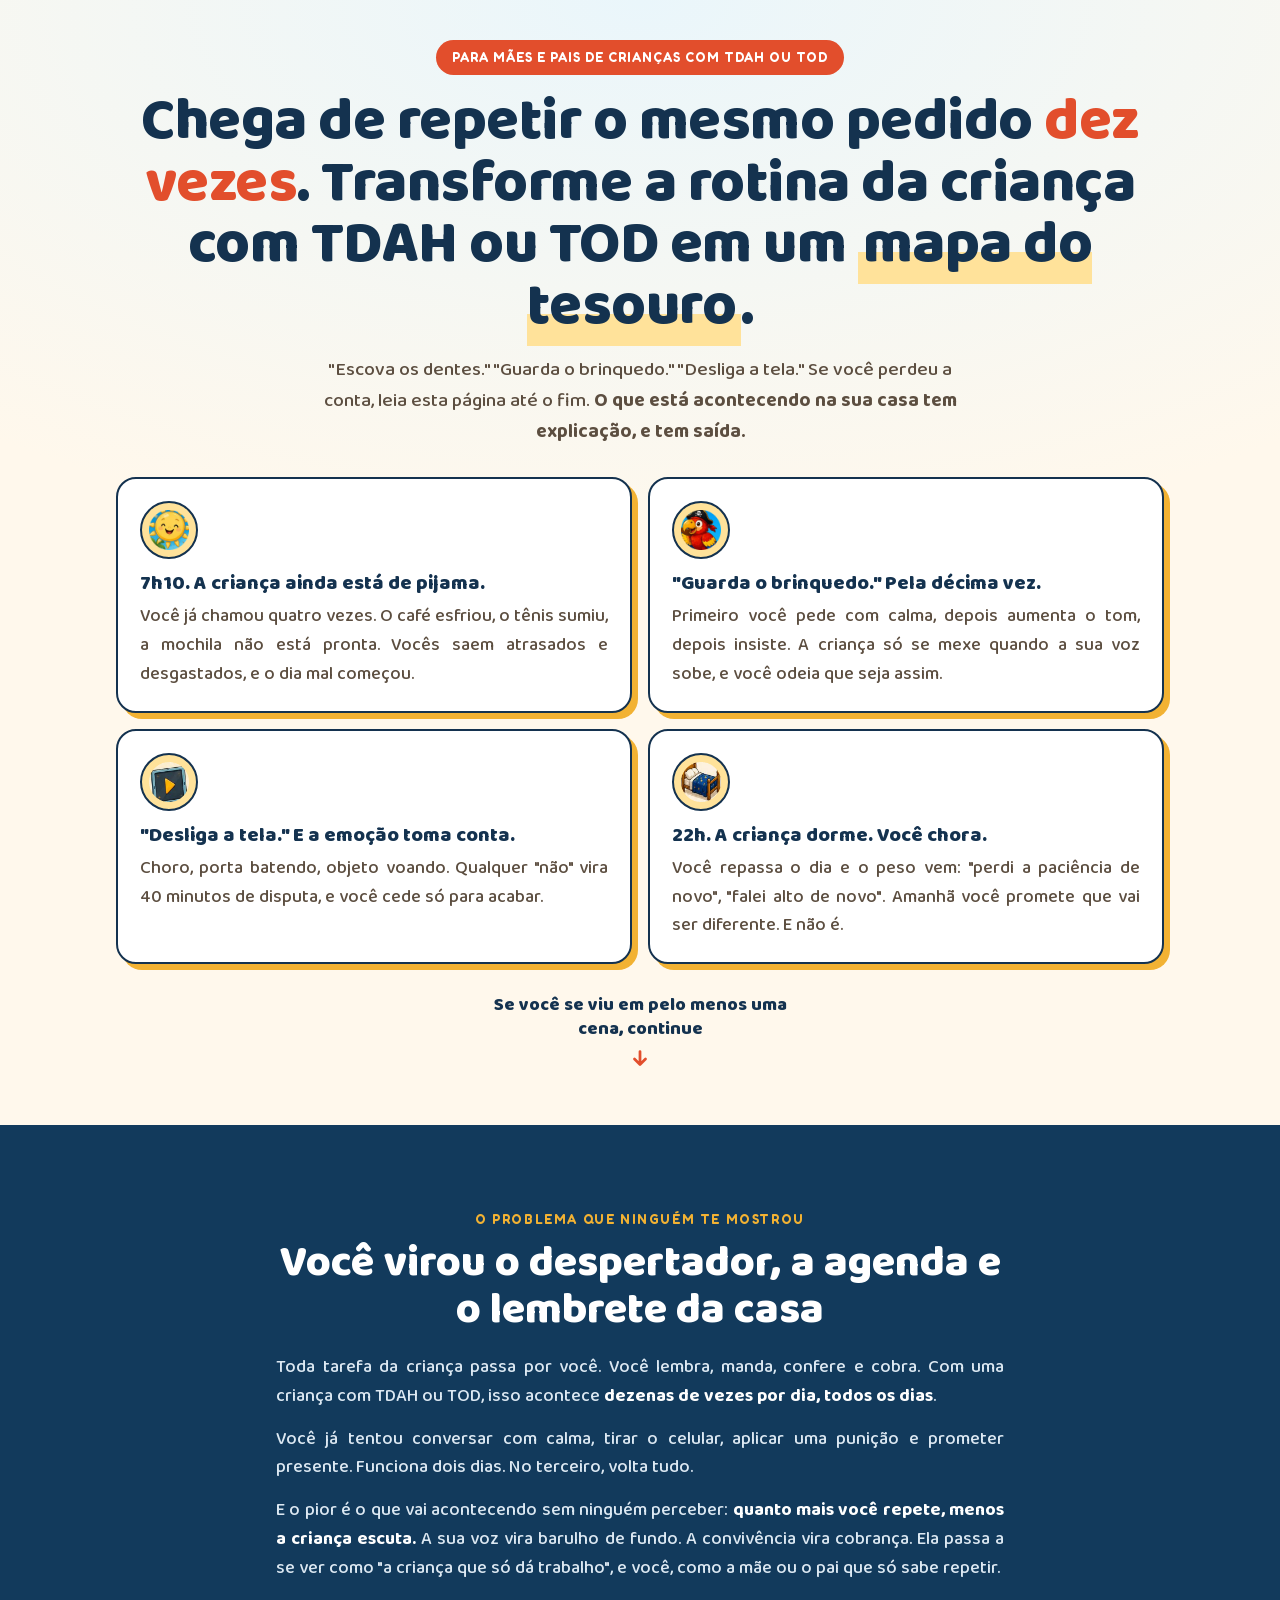
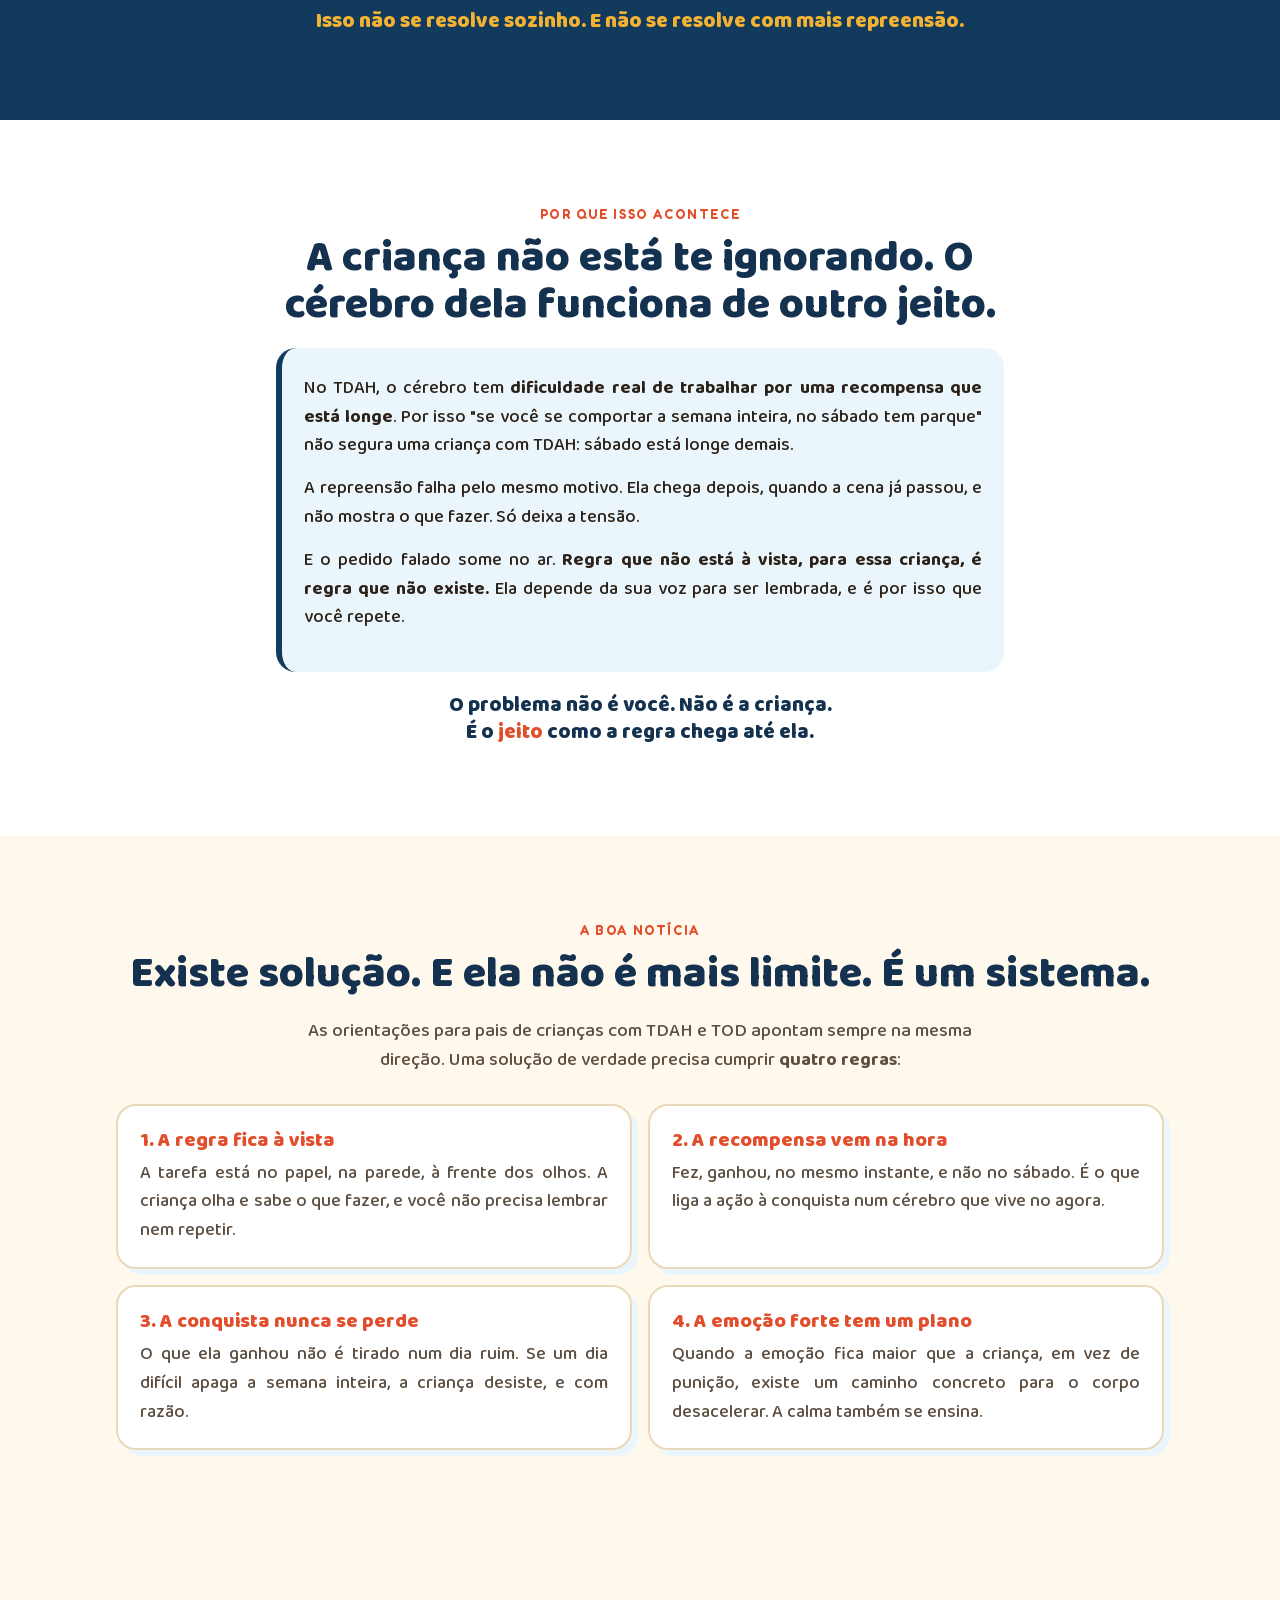
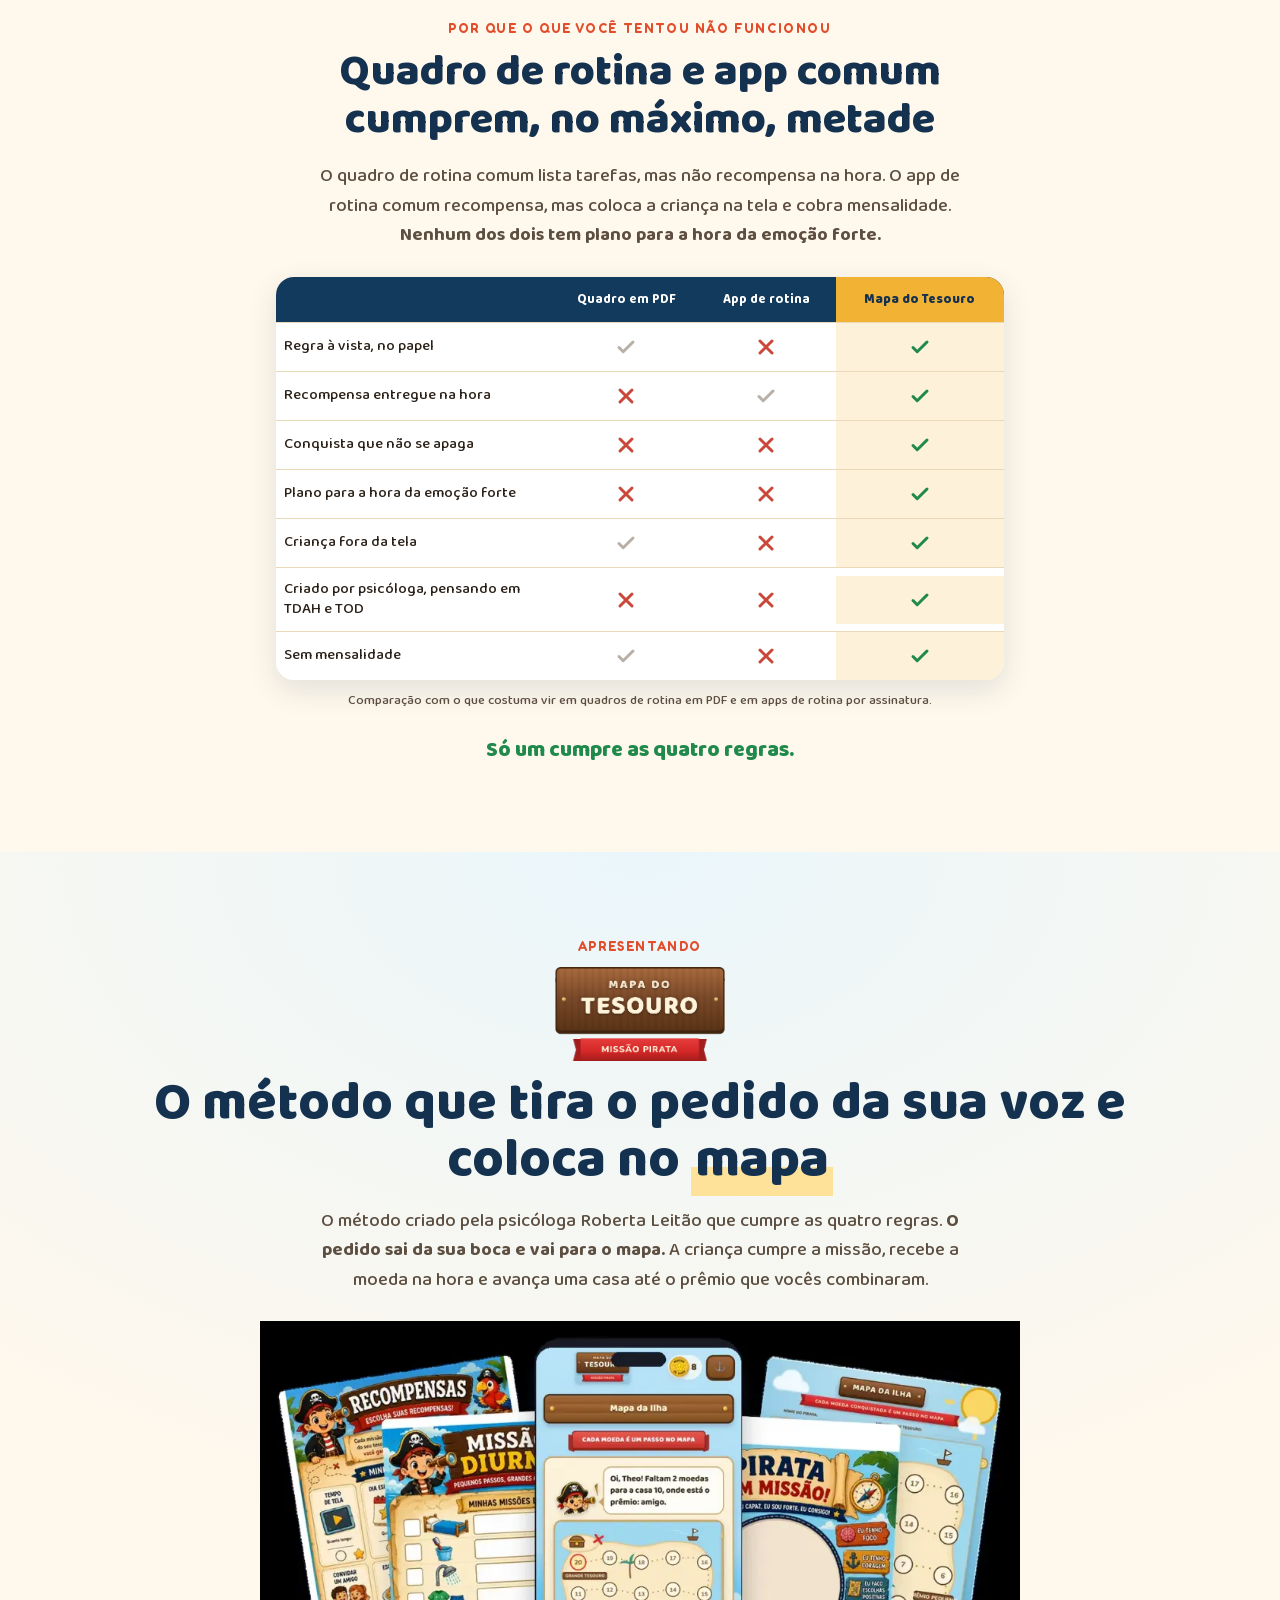
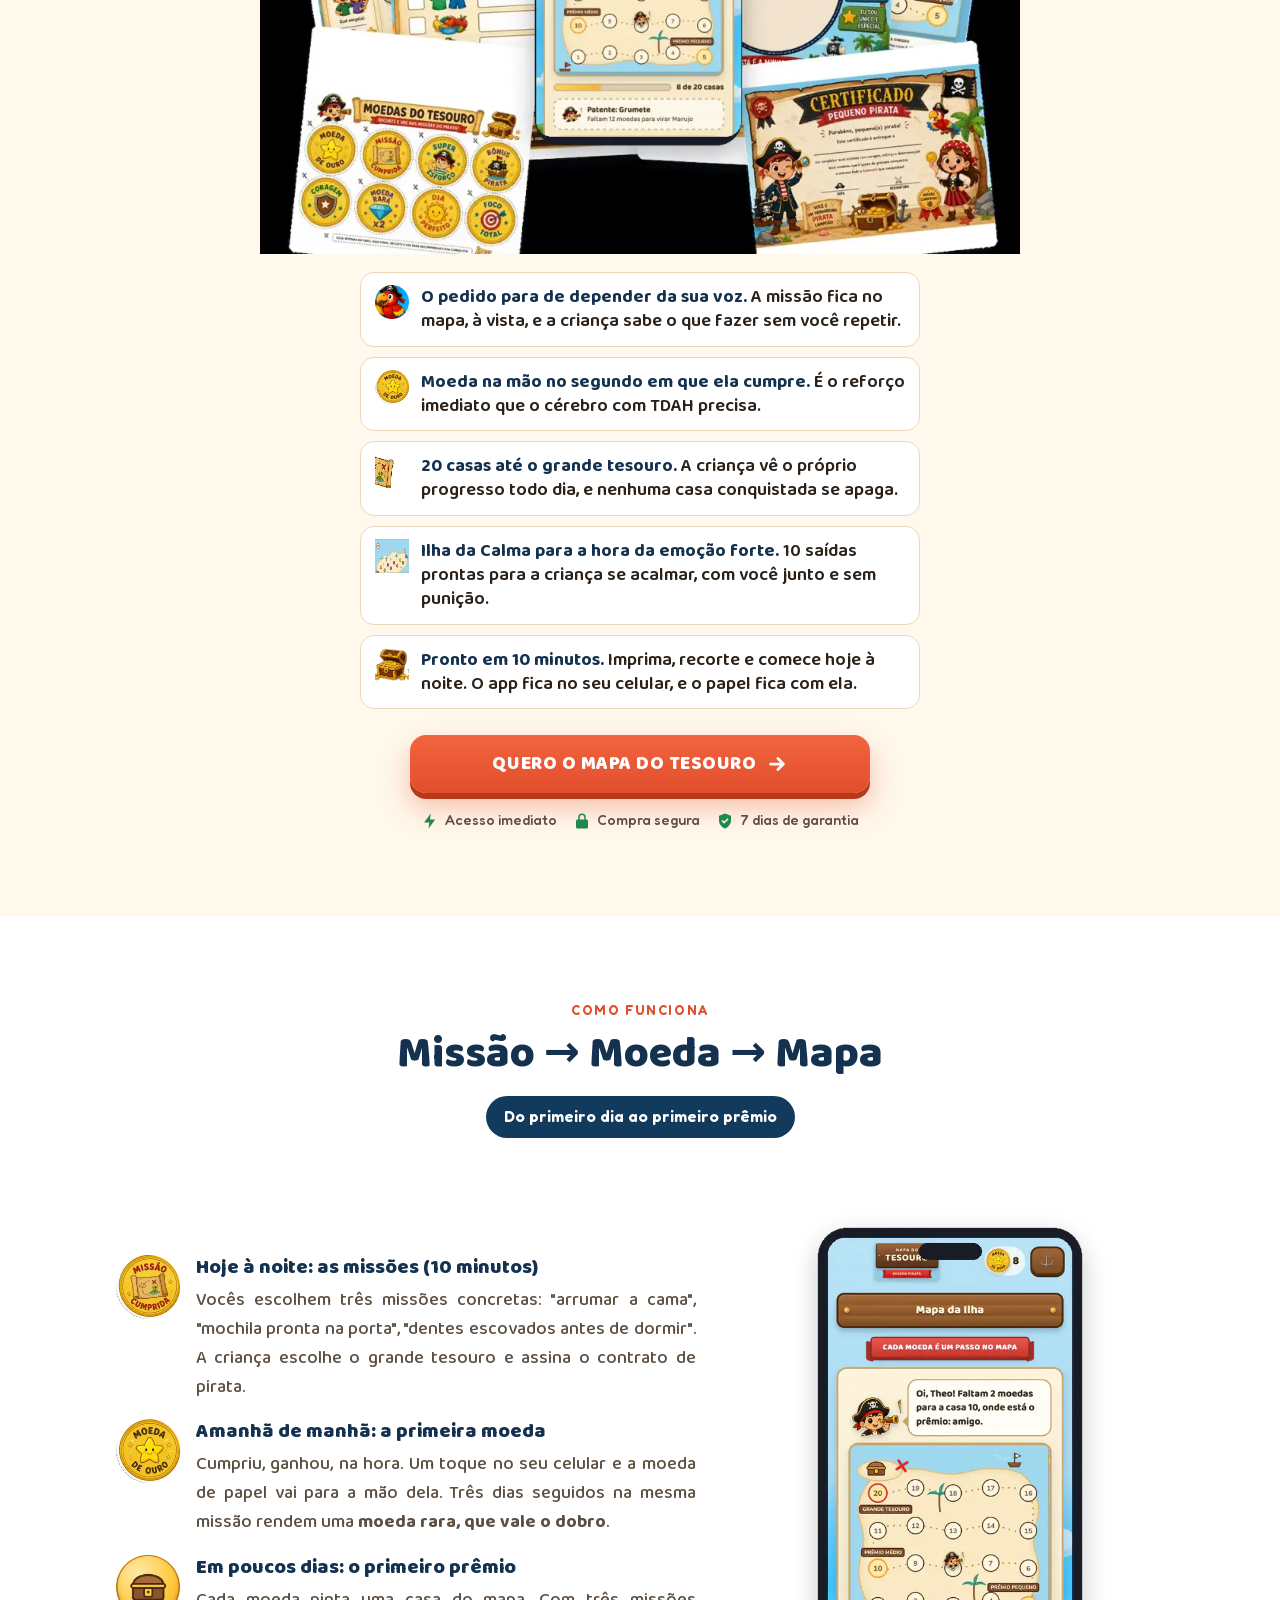
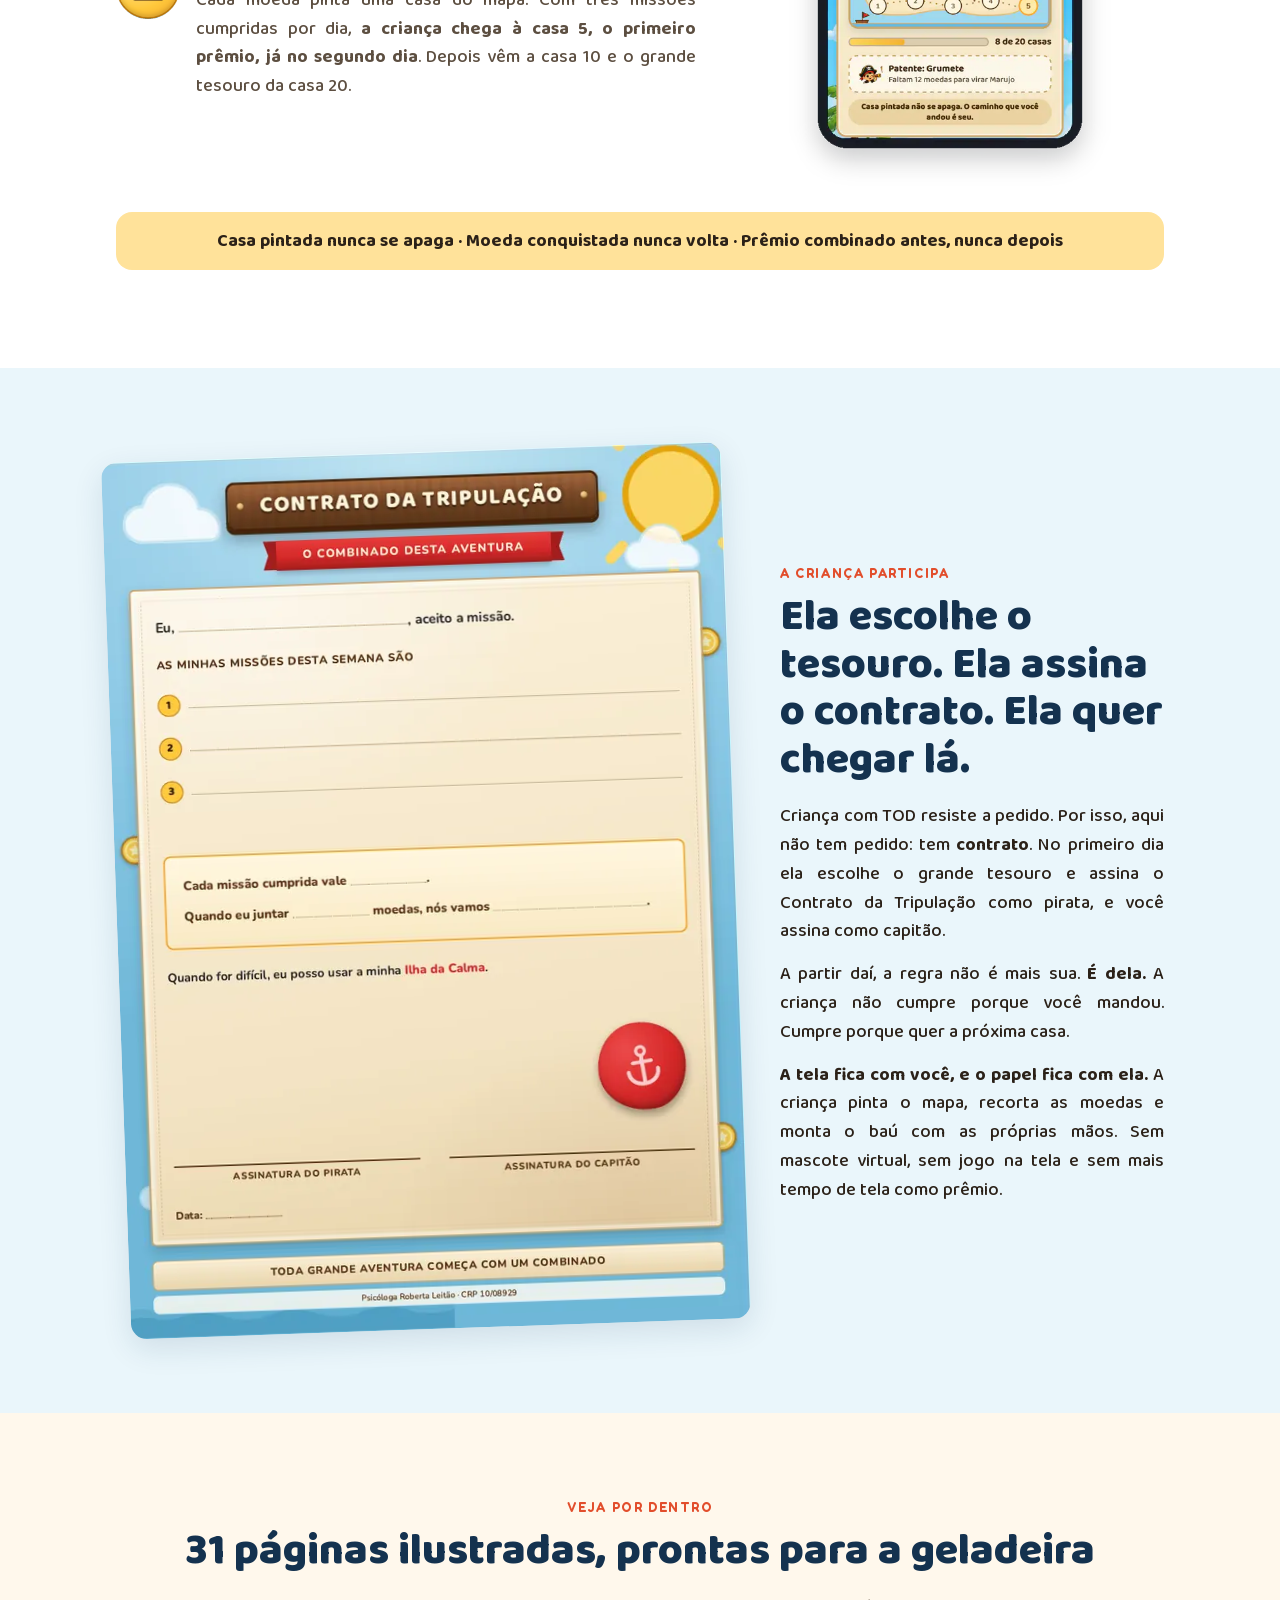
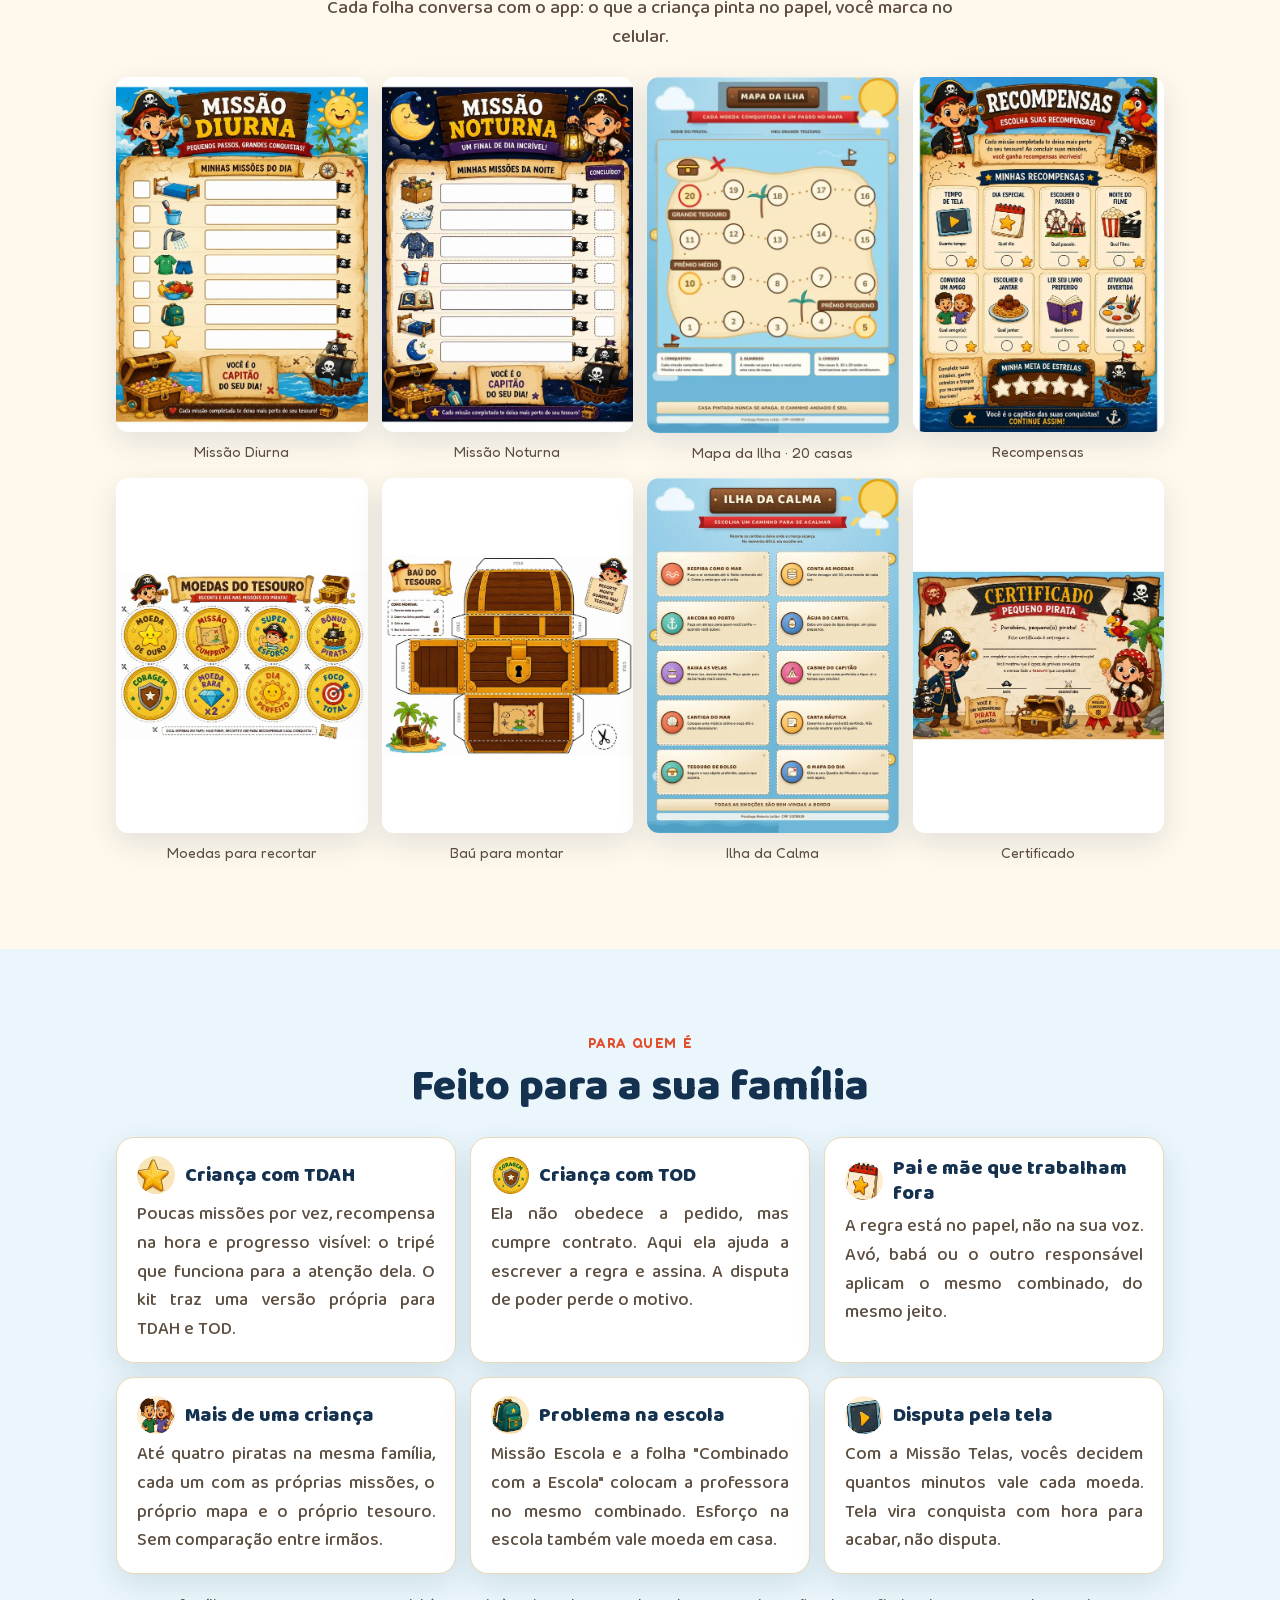
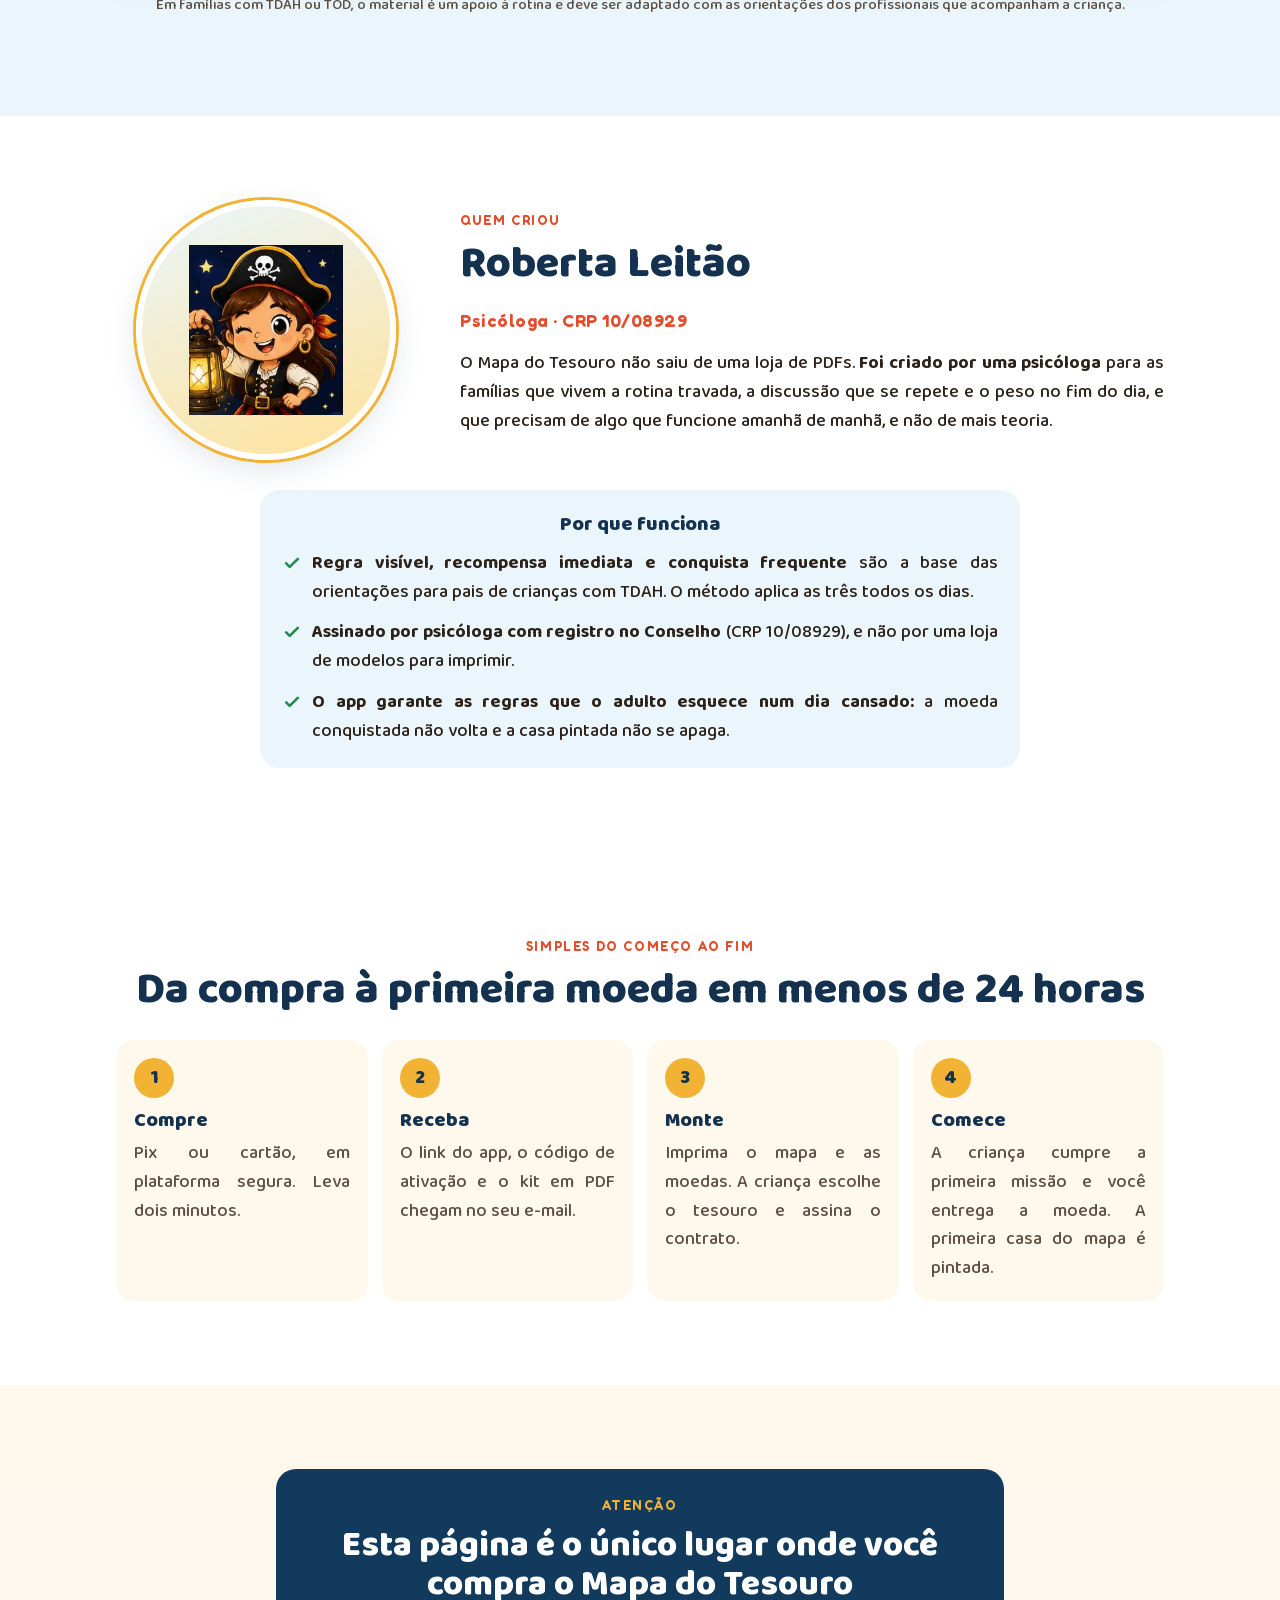
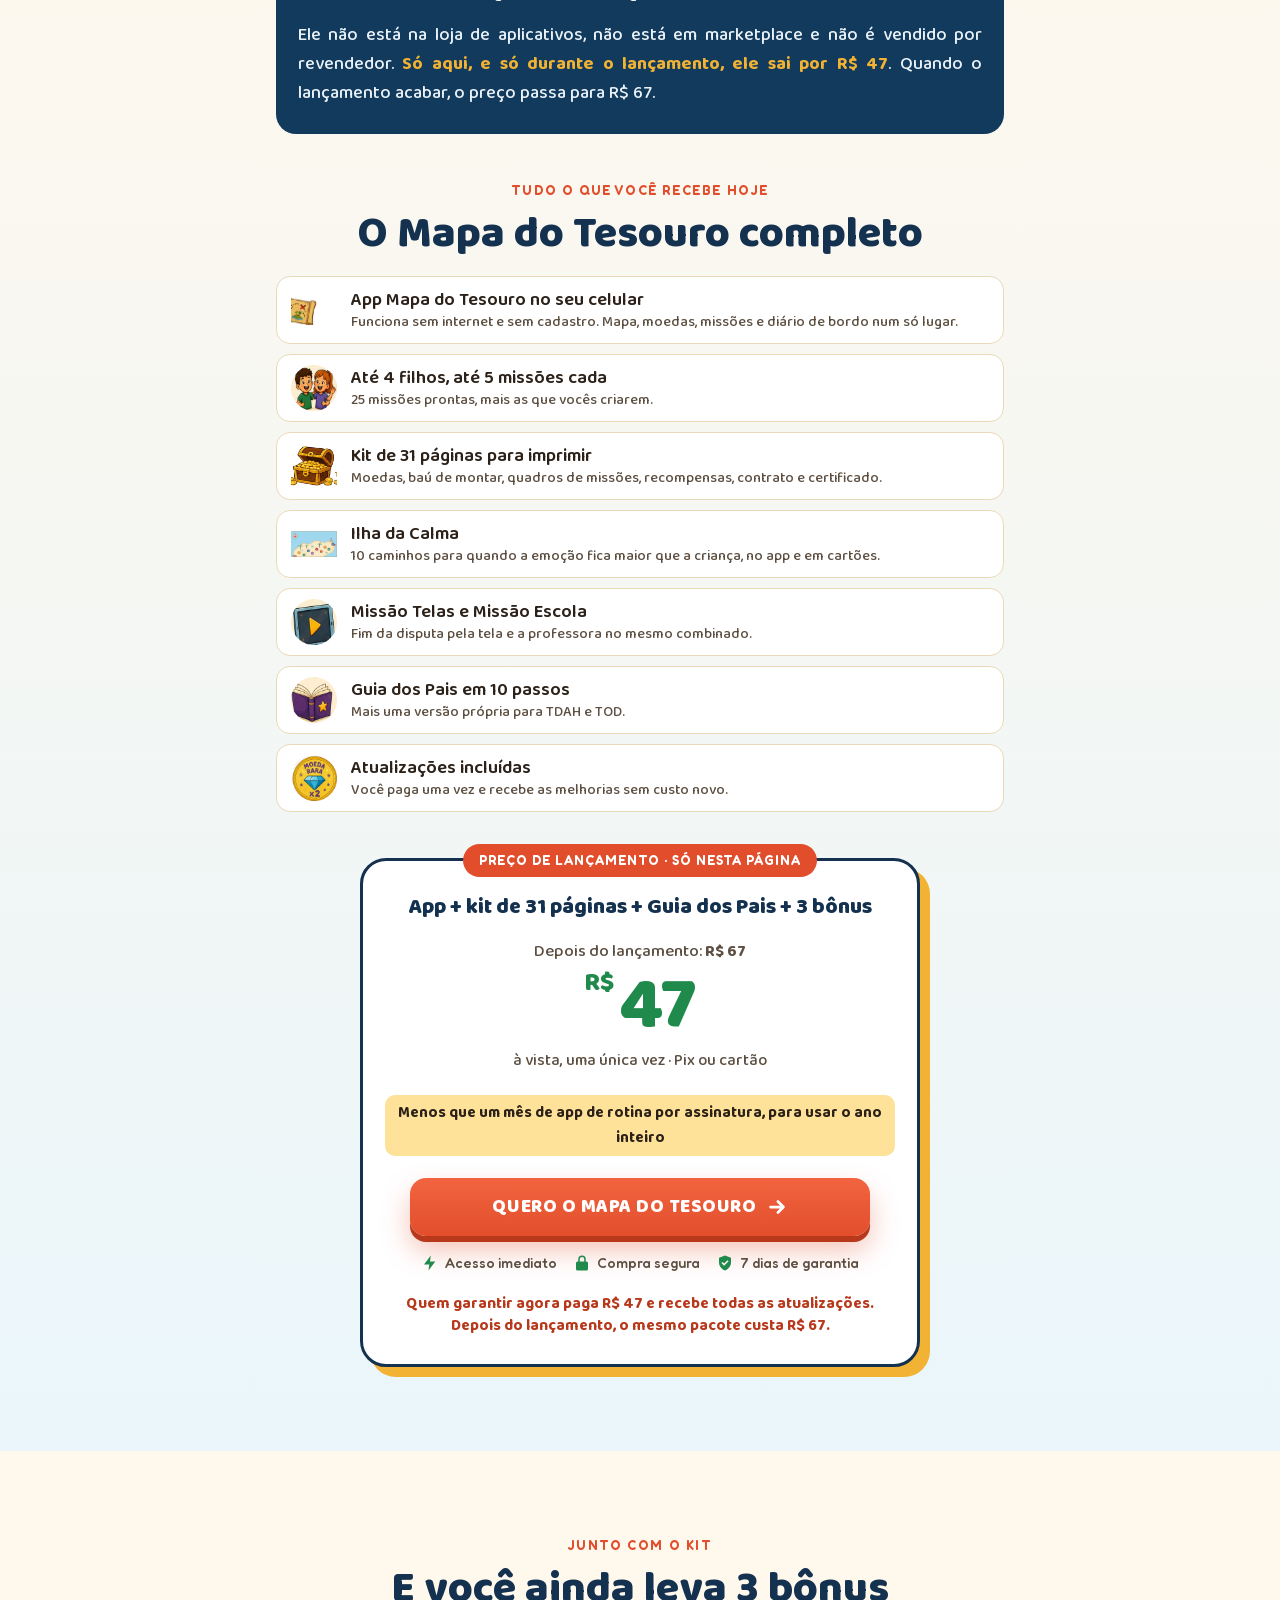
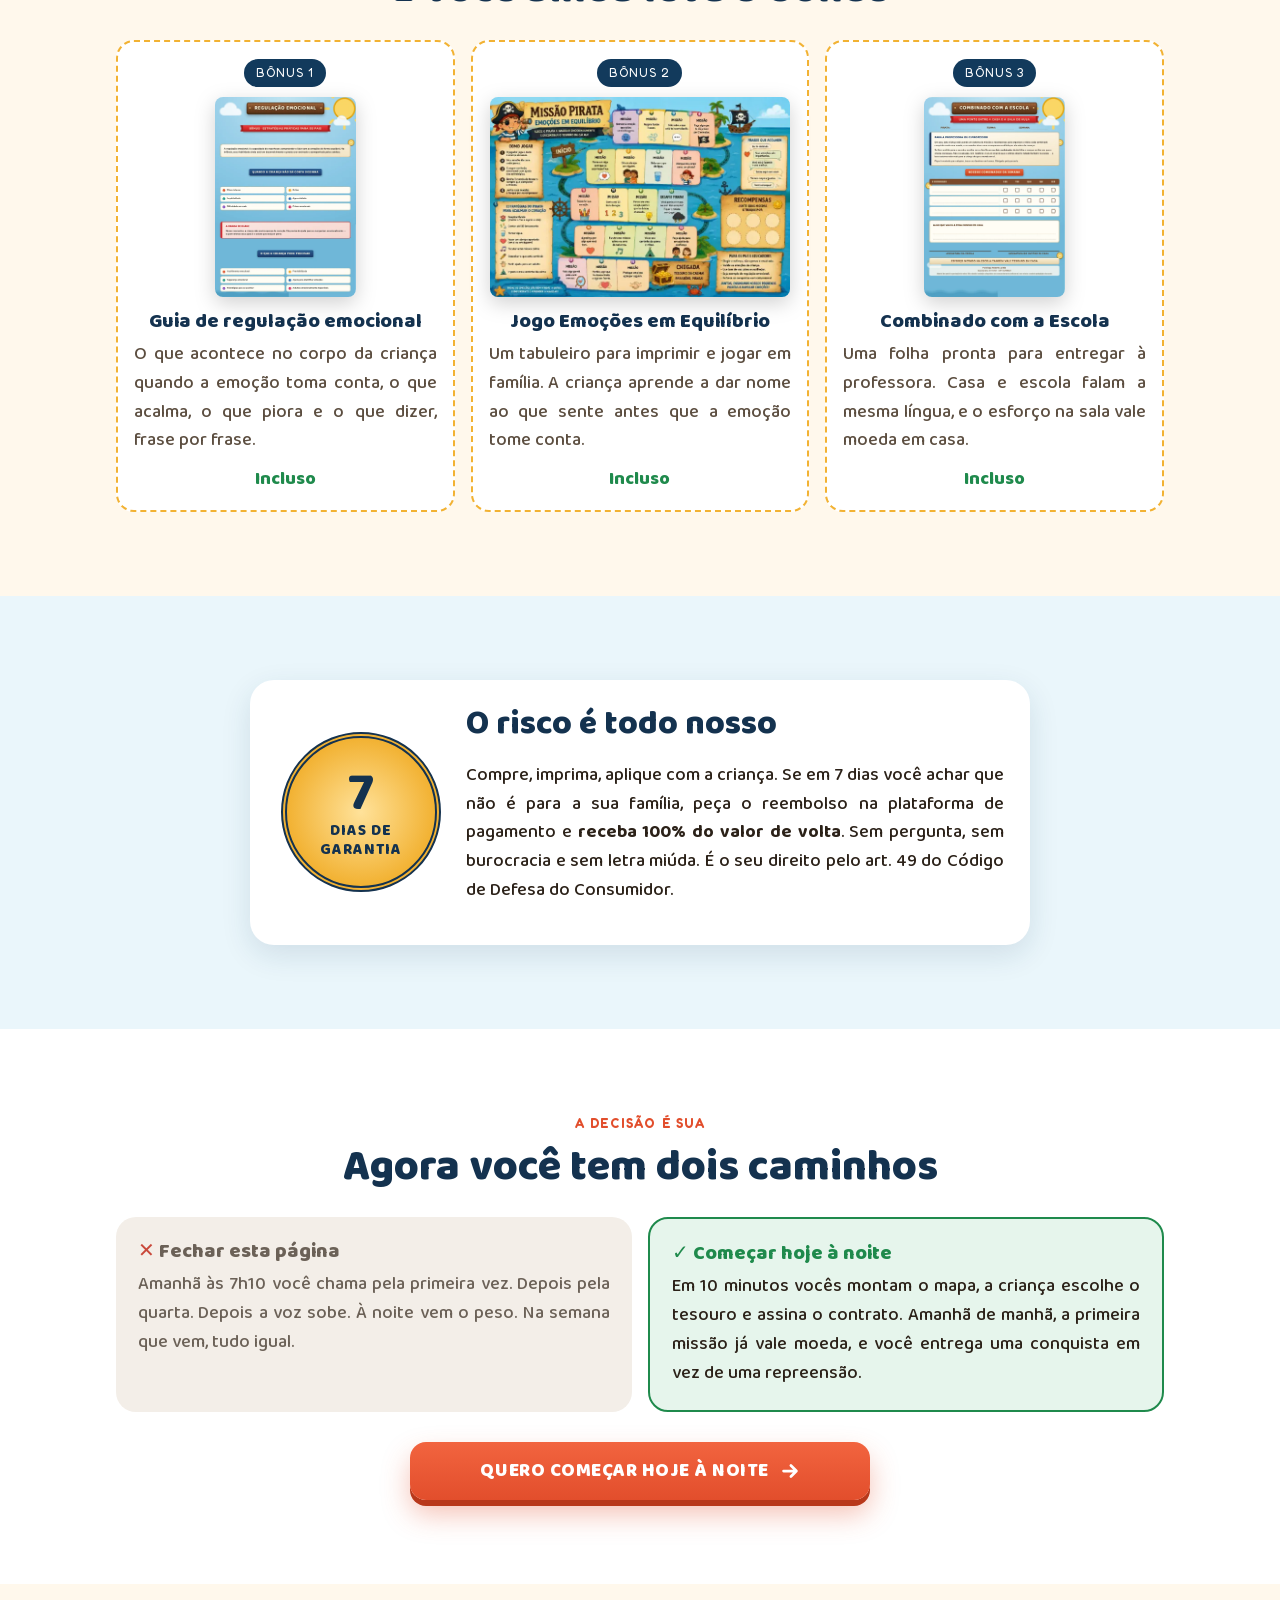
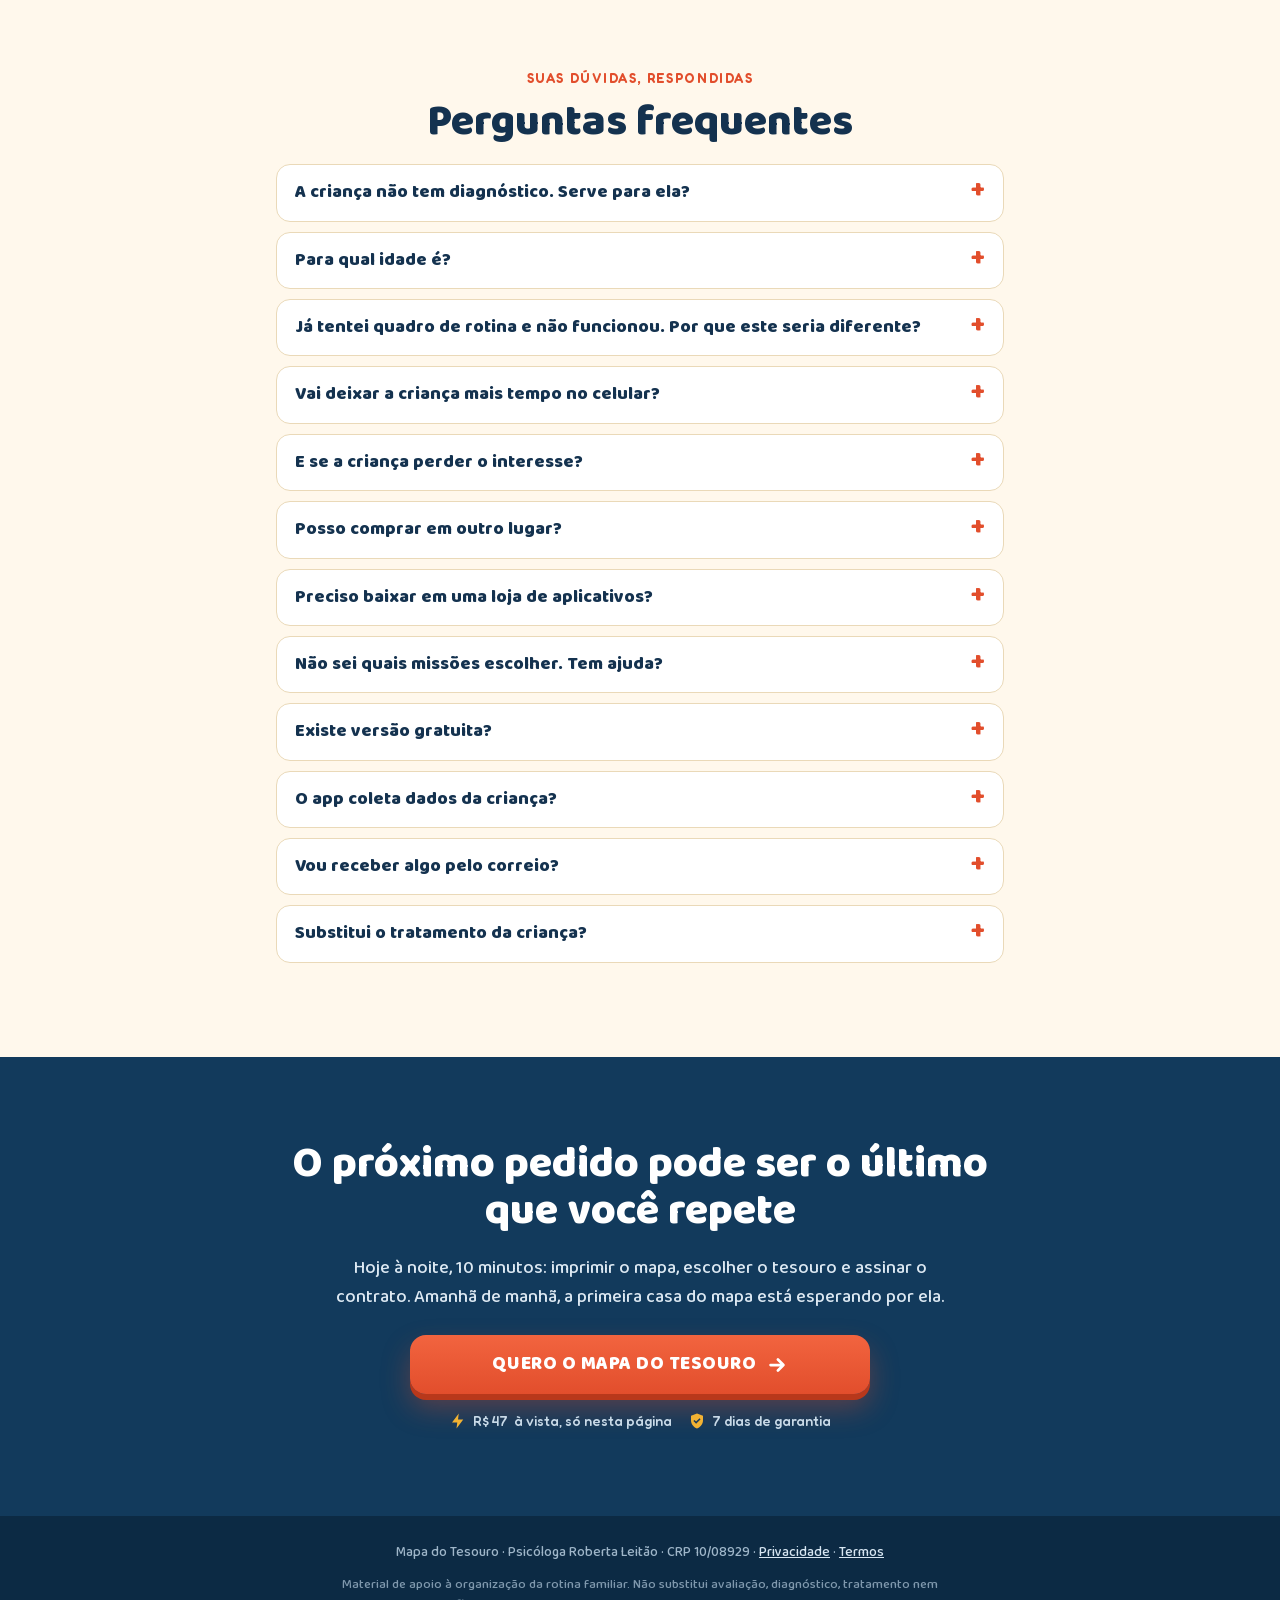
==== index.html @ b929da19 "Página de vendas (16/10 corrigida 25/11) + app + quiz" ====
<!DOCTYPE html>
<html lang="pt-BR">
<head>
<meta charset="UTF-8"><meta name="viewport" content="width=device-width,initial-scale=1,viewport-fit=cover">
<title>Mapa do Tesouro — chega de repetir o mesmo pedido dez vezes</title>
<meta name="description" content="Para mães e pais de crianças com TDAH ou TOD que cansaram de repetir, cobrar e insistir. Conheça o método de missões, moedas e mapa criado pela psicóloga Roberta Leitão.">
<meta name="theme-color" content="#123A5C">
<style>
/* Baloo 2 — latin-ext — SIL Open Font License 1.1 (ver OFL-*.txt) */
@font-face {
  font-family: 'Baloo 2';
  font-style: normal;
  font-weight: 500 800;
  font-display: swap;
  src: url("[data-uri]") format('woff2');
  unicode-range: U+0100-02BA, U+02BD-02C5, U+02C7-02CC, U+02CE-02D7, U+02DD-02FF, U+0304, U+0308, U+0329, U+1D00-1DBF, U+1E00-1E9F, U+1EF2-1EFF, U+2020, U+20A0-20AB, U+20AD-20C0, U+2113, U+2C60-2C7F, U+A720-A7FF;
}
/* Baloo 2 — latin — SIL Open Font License 1.1 (ver OFL-*.txt) */
@font-face {
  font-family: 'Baloo 2';
  font-style: normal;
  font-weight: 500 800;
  font-display: swap;
  src: url("[data-uri]") format('woff2');
  unicode-range: U+0000-00FF, U+0131, U+0152-0153, U+02BB-02BC, U+02C6, U+02DA, U+02DC, U+0304, U+0308, U+0329, U+2000-206F, U+20AC, U+2122, U+2191, U+2193, U+2212, U+2215, U+FEFF, U+FFFD;
}
/* Fredoka — latin-ext — SIL Open Font License 1.1 (ver OFL-*.txt) */
@font-face {
  font-family: 'Fredoka';
  font-style: normal;
  font-weight: 400 700;
  font-stretch: 100%;
  font-display: swap;
  src: url("[data-uri]") format('woff2');
  unicode-range: U+0100-02BA, U+02BD-02C5, U+02C7-02CC, U+02CE-02D7, U+02DD-02FF, U+0304, U+0308, U+0329, U+1D00-1DBF, U+1E00-1E9F, U+1EF2-1EFF, U+2020, U+20A0-20AB, U+20AD-20C0, U+2113, U+2C60-2C7F, U+A720-A7FF;
}
/* Fredoka — latin — SIL Open Font License 1.1 (ver OFL-*.txt) */
@font-face {
  font-family: 'Fredoka';
  font-style: normal;
  font-weight: 400 700;
  font-stretch: 100%;
  font-display: swap;
  src: url("[data-uri]") format('woff2');
  unicode-range: U+0000-00FF, U+0131, U+0152-0153, U+02BB-02BC, U+02C6, U+02DA, U+02DC, U+0304, U+0308, U+0329, U+2000-206F, U+20AC, U+2122, U+2191, U+2193, U+2212, U+2215, U+FEFF, U+FFFD;
}

</style><style>
/* Página de vendas (index.html) — 16/10/2026. Estrutura em docs/pagina-vendas-estrutura.md.
   Fundo claro, uma cor de ação (coral), ouro do kit como destaque; o tema pirata vem das ilustrações. */
*{box-sizing:border-box}
:root{
  --fundo:#FFF8EC; --fundo-2:#FFFFFF; --ceu:#EAF6FB; --mar:#123A5C; --mar-2:#0C2A44;
  --texto:#2B2118; --texto-suave:#5C4E40; --titulo:#14324F;
  --ouro:#F2B233; --ouro-claro:#FFE29A; --coral:#E24E2C; --coral-esc:#B8381B; --verde:#1F8A4C;
  --borda:#EAD9B8; --cartao:#FFFFFF; --sombra:0 10px 30px rgba(18,58,92,.12);
  --raio:20px;
}
html{scroll-behavior:smooth}
body{margin:0;background:var(--fundo);color:var(--texto);font-family:'Baloo 2','Fredoka',system-ui,sans-serif;font-size:18px;line-height:1.6;-webkit-font-smoothing:antialiased}
img{max-width:100%;height:auto;display:block}
a{color:var(--mar)}
p{margin:0 0 14px}
.txt p,.just{text-align:justify;hyphens:auto;-webkit-hyphens:auto}
.w{max-width:1080px;margin:0 auto;padding:0 16px}
.estreito{max-width:760px;margin:0 auto}
section{padding:56px 0}
@media(min-width:900px){section{padding:84px 0}}

/* tipografia */
h1,h2,h3{font-family:'Baloo 2',system-ui,sans-serif;color:var(--titulo);margin:0}
h1{font-size:clamp(2.1rem,8.2vw,3.7rem);line-height:1.04;font-weight:800;letter-spacing:-.5px;text-align:center}
h2{font-size:clamp(1.75rem,6vw,2.7rem);line-height:1.1;font-weight:800;text-align:center;margin-bottom:18px}
h3{font-size:1.25rem;line-height:1.25;font-weight:800;margin-bottom:6px}
.marca{background:linear-gradient(180deg,transparent 58%,var(--ouro-claro) 58%,var(--ouro-claro) 92%,transparent 92%);padding:0 .08em}
.verm{color:var(--coral)}
.sobre{display:block;text-align:center;font-family:'Fredoka',sans-serif;font-weight:600;font-size:.82rem;letter-spacing:1.6px;text-transform:uppercase;color:var(--coral);margin-bottom:10px}
.lead{font-size:1.15rem;color:var(--texto-suave);text-align:center;max-width:680px;margin:14px auto 0}

/* faixa do topo */
.faixa{background:var(--mar-2);color:#fff;text-align:center;font-family:'Fredoka',sans-serif;font-weight:600;font-size:.86rem;letter-spacing:.4px;padding:9px 12px;line-height:1.35}
.faixa b{color:var(--ouro)}

/* botão de compra */
.cta{display:flex;align-items:center;justify-content:center;gap:10px;width:100%;max-width:460px;margin:0 auto;padding:18px 22px;border-radius:16px;
  background:linear-gradient(180deg,#F2643F,var(--coral));color:#fff;text-decoration:none;font-family:'Baloo 2',sans-serif;font-weight:800;font-size:1.2rem;letter-spacing:.5px;text-transform:uppercase;line-height:1.15;text-align:center;
  box-shadow:0 6px 0 var(--coral-esc),0 14px 28px rgba(226,78,44,.35);transition:transform .12s,box-shadow .12s;animation:pulso 2.6s ease-in-out infinite}
.cta:hover{transform:translateY(-2px)}
.cta:active{transform:translateY(4px);box-shadow:0 2px 0 var(--coral-esc)}
.cta svg{flex:none}
@keyframes pulso{0%,100%{box-shadow:0 6px 0 var(--coral-esc),0 14px 28px rgba(226,78,44,.35)}50%{box-shadow:0 6px 0 var(--coral-esc),0 14px 40px rgba(226,78,44,.6)}}
@media(prefers-reduced-motion:reduce){.cta{animation:none}}
.selos{display:flex;flex-wrap:wrap;justify-content:center;gap:8px 16px;margin:16px 0 0;font-family:'Fredoka',sans-serif;font-size:.88rem;font-weight:500;color:var(--texto-suave)}
.selos span{display:inline-flex;align-items:center;gap:6px}
.selos svg{color:var(--verde)}

/* hero */
.hero{padding:28px 0 48px;background:radial-gradient(120% 70% at 50% 0,var(--ceu) 0,var(--fundo) 70%)}
.hero .logo{width:150px;margin:0 auto 18px}
.hero .publico{display:table;max-width:100%;margin:0 auto 16px;background:var(--coral);color:#fff;font-family:'Fredoka',sans-serif;font-weight:600;font-size:.82rem;letter-spacing:1px;text-transform:uppercase;padding:7px 16px;border-radius:999px;text-align:center}
.hero .sub{font-size:1.2rem;color:var(--texto-suave);text-align:center;max-width:640px;margin:18px auto 0}
.hero .capa{margin:26px auto 8px;width:100%;max-width:760px}
.beneficios{list-style:none;padding:0;margin:18px auto 26px;max-width:560px;display:grid;gap:10px}
.beneficios li{display:flex;gap:12px;align-items:flex-start;background:var(--cartao);border:1px solid var(--borda);border-radius:14px;padding:12px 14px;font-weight:600;line-height:1.35}
.beneficios li img{width:34px;height:34px;flex:none}

/* gancho */
.gancho{background:var(--fundo-2)}
.gancho .caixa{background:var(--ceu);border-radius:var(--raio);padding:26px 22px;border-left:6px solid var(--mar)}
.gancho .destaque{font-size:1.3rem;font-weight:800;color:var(--titulo);text-align:center;line-height:1.3;margin:20px 0 6px}

/* cartões */
.cartoes{display:grid;gap:16px;margin-top:28px}
@media(min-width:720px){.cartoes{grid-template-columns:1fr 1fr}}
.cartao{background:var(--cartao);border:2px solid var(--titulo);border-radius:var(--raio);padding:22px;box-shadow:6px 6px 0 var(--ouro)}
.cartao .ic{width:58px;height:58px;border-radius:50%;background:var(--ouro-claro);display:grid;place-items:center;margin-bottom:12px;border:2px solid var(--titulo)}
.cartao .ic img{width:40px;height:40px}
.cartao p{text-align:justify;hyphens:auto;-webkit-hyphens:auto;margin:0;color:var(--texto-suave)}

/* problema (seção escura) */
.escuro{background:var(--mar);color:#EAF2F8}
.escuro h2{color:#fff}
.escuro .sobre{color:var(--ouro)}
.escuro .txt p{color:#DCE8F2}
.escuro strong{color:#fff}
.frase-forte{font-size:1.35rem;line-height:1.35;font-weight:800;color:var(--ouro)!important;text-align:center!important;margin:24px 0 0!important}

/* crença */
.crenca .cartao{box-shadow:6px 6px 0 var(--ceu);border-color:var(--borda)}
.crenca .cartao h3{color:var(--coral)}

/* mecanismo */
.mecanismo{background:var(--fundo-2)}
.nome-metodo{display:table;margin:0 auto 22px;font-family:'Fredoka',sans-serif;font-weight:600;background:var(--mar);color:#fff;border-radius:999px;padding:8px 18px;font-size:1rem;text-align:center}
.passos{display:grid;gap:18px;margin-top:10px}
@media(min-width:900px){.mec-grid{display:grid;grid-template-columns:1.15fr .85fr;gap:40px;align-items:center}}
.passo{display:flex;gap:16px;align-items:flex-start}
.passo .num{flex:none;width:64px;height:64px}
.passo p{text-align:justify;hyphens:auto;-webkit-hyphens:auto;margin:0;color:var(--texto-suave)}
.mec-img{max-width:340px;margin:30px auto 0}
.regras{margin-top:26px;background:var(--ouro-claro);border-radius:16px;padding:16px 18px;font-weight:700;text-align:center;line-height:1.45}

/* escolham juntos */
.juntos{background:var(--ceu)}
.duas{display:grid;gap:26px;align-items:center}
@media(min-width:820px){.duas{grid-template-columns:1fr 1fr;gap:44px}}
.duas h2{text-align:left}
@media(max-width:819px){.duas h2{text-align:center}}
.foto-kit{border-radius:16px;box-shadow:var(--sombra);transform:rotate(-2deg);background:#fff}

/* galeria */
.galeria{display:flex;gap:14px;overflow-x:auto;scroll-snap-type:x mandatory;padding:8px 16px 18px;margin:24px -16px 0;-webkit-overflow-scrolling:touch}
.galeria figure{flex:0 0 68%;max-width:300px;margin:0;scroll-snap-align:center}
.galeria img{border-radius:12px;box-shadow:var(--sombra);background:#fff}
.galeria figcaption{font-family:'Fredoka',sans-serif;font-size:.9rem;text-align:center;margin-top:8px;color:var(--texto-suave)}
.dica-arraste{text-align:center;font-size:.85rem;color:var(--texto-suave);font-family:'Fredoka',sans-serif}
@media(min-width:900px){.galeria{display:grid;grid-template-columns:repeat(4,1fr);overflow:visible;margin:24px 0 0;padding:0}.galeria figure{max-width:none}.dica-arraste{display:none}}

/* perfis */
.perfis{display:grid;gap:14px;margin-top:26px}
@media(min-width:720px){.perfis{grid-template-columns:repeat(2,1fr)}}
@media(min-width:1000px){.perfis{grid-template-columns:repeat(3,1fr)}}
.perfil{background:var(--cartao);border:1px solid var(--borda);border-radius:18px;padding:18px 20px;box-shadow:var(--sombra)}
.perfil h3{display:flex;align-items:center;gap:10px}
.perfil h3 img{width:38px;height:38px}
.perfil p{text-align:justify;hyphens:auto;-webkit-hyphens:auto;margin:6px 0 0;color:var(--texto-suave)}
.aviso-perfis{font-size:.92rem;color:var(--texto-suave);text-align:center;margin-top:20px}

/* autora */
.autora{background:var(--fundo-2)}
.autora .duas{grid-template-columns:1fr}
@media(min-width:820px){.autora .duas{grid-template-columns:300px 1fr}}
.foto-autora{width:260px;height:260px;margin:0 auto;border-radius:50%;background:var(--ceu) url("[data-uri]") center/60% no-repeat;border:6px solid #fff;box-shadow:0 0 0 3px var(--ouro),var(--sombra);display:grid;place-items:end center;overflow:hidden}
.foto-autora span{background:rgba(18,58,92,.85);color:#fff;font-size:.8rem;padding:6px 12px;border-radius:999px;margin-bottom:22px;font-family:'Fredoka',sans-serif}
.crp{font-family:'Fredoka',sans-serif;color:var(--coral);font-weight:600;letter-spacing:.5px}
.rascunho{border:2px dashed var(--coral);border-radius:12px;padding:12px 14px;background:#FFF1EC;font-size:.95rem}

/* o que recebe + oferta */
.oferta{background:linear-gradient(180deg,var(--fundo) 0,var(--ceu) 100%)}
.lista{list-style:none;padding:0;margin:0;display:grid;gap:10px}
.lista li{display:flex;gap:14px;align-items:center;background:var(--cartao);border:1px solid var(--borda);border-radius:14px;padding:10px 14px;font-weight:600;line-height:1.3}
.lista li img{width:46px;height:46px;flex:none;object-fit:contain}
.lista li small{display:block;font-weight:400;color:var(--texto-suave);font-size:.9rem}
.caixa-preco{position:relative;background:var(--cartao);border:3px solid var(--titulo);border-radius:26px;padding:34px 22px 28px;margin:46px auto 0;max-width:560px;text-align:center;box-shadow:10px 10px 0 var(--ouro)}
.caixa-preco .etiqueta{position:absolute;top:-17px;left:50%;transform:translateX(-50%);background:var(--coral);color:#fff;font-family:'Fredoka',sans-serif;font-weight:600;letter-spacing:1px;font-size:.82rem;text-transform:uppercase;padding:6px 16px;border-radius:999px;white-space:nowrap}
.caixa-preco .titulo-oferta{font-weight:800;font-size:1.35rem;color:var(--titulo);line-height:1.2}
.caixa-preco .depois{margin:18px 0 0;font-size:1.05rem;color:var(--texto-suave)}
.caixa-preco .depois s{color:var(--texto-suave)}
.caixa-preco .preco{font-size:clamp(3.4rem,15vw,4.6rem);font-weight:800;color:var(--verde);line-height:1;margin:4px 0}
.caixa-preco .preco small{font-size:.35em;vertical-align:top;margin-right:4px}
.caixa-preco .cond{font-size:1rem;color:var(--texto-suave);margin-bottom:22px}
.caixa-preco .dia{display:inline-block;background:var(--ouro-claro);border-radius:10px;padding:6px 12px;font-weight:700;font-size:.95rem;margin-bottom:22px}
.urgencia{margin:18px 0 0;font-weight:700;color:var(--coral-esc);font-size:.98rem;line-height:1.4}

/* bônus */
.bonus{display:grid;gap:16px;margin-top:26px}
@media(min-width:820px){.bonus{grid-template-columns:repeat(3,1fr)}}
.b{background:var(--cartao);border:2px dashed var(--ouro);border-radius:18px;padding:16px;text-align:center}
.b .tag{display:inline-block;background:var(--mar);color:#fff;font-family:'Fredoka',sans-serif;font-size:.78rem;letter-spacing:1px;padding:4px 12px;border-radius:999px;margin-bottom:10px}
.b img{width:150px;margin:0 auto 12px;border-radius:8px;box-shadow:0 6px 14px rgba(0,0,0,.15)}
.b p{text-align:justify;hyphens:auto;-webkit-hyphens:auto;color:var(--texto-suave);margin:6px 0 0}
.b .incl{display:block;margin-top:10px;font-weight:800;color:var(--verde)}

/* entrega */
.entrega{background:var(--fundo-2)}
.linha-tempo{display:grid;gap:14px;margin-top:26px;counter-reset:e}
@media(min-width:820px){.linha-tempo{grid-template-columns:repeat(4,1fr)}}
.lt{background:var(--fundo);border-radius:18px;padding:18px;position:relative}
.lt::before{counter-increment:e;content:counter(e);display:grid;place-items:center;width:40px;height:40px;border-radius:50%;background:var(--ouro);color:var(--titulo);font-weight:800;font-size:1.2rem;margin-bottom:10px}
.lt p{margin:0;color:var(--texto-suave);text-align:justify;hyphens:auto;-webkit-hyphens:auto}

/* garantia */
.garantia{background:var(--ceu)}
.selo-gar{display:grid;gap:20px;align-items:center;max-width:780px;margin:0 auto;background:#fff;border-radius:24px;padding:26px;box-shadow:var(--sombra)}
@media(min-width:720px){.selo-gar{grid-template-columns:170px 1fr}}
.selo-gar .medalha{width:160px;height:160px;margin:0 auto;border-radius:50%;background:radial-gradient(circle,var(--ouro-claro) 0,var(--ouro) 70%);border:6px double var(--titulo);display:grid;place-items:center;text-align:center;color:var(--titulo);font-weight:800;line-height:1}
.medalha b{font-size:3.4rem;display:block}
.medalha span{font-size:.95rem;letter-spacing:1px;text-transform:uppercase}
.selo-gar h2{text-align:left;font-size:clamp(1.5rem,5vw,2.1rem)}
@media(max-width:719px){.selo-gar h2{text-align:center}}

/* faq */
.faq details{background:var(--cartao);border:1px solid var(--borda);border-radius:14px;margin-bottom:10px;padding:0 18px}
.faq summary{cursor:pointer;font-weight:800;color:var(--titulo);padding:16px 26px 16px 0;list-style:none;position:relative;line-height:1.3}
.faq summary::-webkit-details-marker{display:none}
.faq summary::after{content:'+';position:absolute;right:0;top:12px;font-size:1.6rem;color:var(--coral);line-height:1}
.faq details[open] summary::after{content:'–'}
.faq details p{text-align:justify;hyphens:auto;-webkit-hyphens:auto;color:var(--texto-suave)}

/* fechamento */
.fecho{background:var(--mar);color:#fff;text-align:center}
.fecho h2{color:#fff}
.fecho p{color:#DCE8F2;max-width:620px;margin:0 auto 24px}
.fecho .selos{color:#C9DAE8}
.fecho .selos svg{color:var(--ouro)}

footer{background:var(--mar-2);color:#9FB6C9;text-align:center;font-size:.85rem;line-height:1.55;padding:26px 16px 110px}
footer a,footer .linkbtn{color:#D7E6F2}
.linkbtn{background:none;border:0;font:inherit;text-decoration:underline;cursor:pointer;padding:0}
footer .aviso-clinico{max-width:640px;margin:12px auto 0;font-size:.8rem;color:#7F98AD}

/* barra fixa de compra (celular) */
.barra{position:fixed;left:0;right:0;bottom:0;z-index:20;background:rgba(255,255,255,.97);border-top:1px solid var(--borda);box-shadow:0 -6px 20px rgba(0,0,0,.08);padding:10px 14px calc(10px + env(safe-area-inset-bottom));display:flex;align-items:center;gap:12px;transform:translateY(110%);transition:transform .25s}
.barra.on{transform:none}
.barra .bp{line-height:1.1;font-weight:800;color:var(--verde);font-size:1.35rem;white-space:nowrap}
.barra .bp small{display:block;font-size:.7rem;color:var(--texto-suave);font-weight:500;font-family:'Fredoka',sans-serif}
.barra .cta{padding:13px 14px;font-size:1rem;animation:none;box-shadow:0 4px 0 var(--coral-esc)}
@media(min-width:900px){.barra{display:none}}

/* aviso de medição (brand.js) */
.aviso-medicao{position:fixed;left:12px;right:12px;bottom:12px;z-index:30;background:#fff;border:2px solid var(--borda);border-radius:16px;padding:12px 14px;box-shadow:var(--sombra);font-size:.9rem}
.aviso-botoes{display:flex;gap:8px;margin-top:8px;flex-wrap:wrap}
.aviso-botoes .btn{font:inherit;font-weight:700;border:2px solid var(--titulo);background:#fff;border-radius:10px;padding:6px 12px;cursor:pointer}

/* ajustes de 16/10: rótulos das seções em duas colunas e foto do contrato no celular */
.duas .foto-kit{max-width:300px;margin:0 auto}
@media(min-width:820px){.duas .sobre,.duas h2{text-align:left}.duas .foto-kit{max-width:none}}
@media(max-width:819px){.autora .crp{text-align:center}}
.foto-autora{background:url("[data-uri]") center/62% no-repeat,linear-gradient(160deg,var(--ceu),var(--ouro-claro))}
.foto-autora b{font-size:4.2rem;color:var(--titulo);line-height:1}
.foto-autora span{margin:0}
.b img{width:auto;max-width:100%;height:200px;object-fit:contain;box-shadow:none;filter:drop-shadow(0 6px 10px rgba(0,0,0,.18))}

/* v3 (16/10): comparação, dois caminhos */
.beneficios li strong{color:var(--titulo)}
.compara{margin-top:26px;background:#fff;border-radius:18px;box-shadow:var(--sombra);overflow:hidden;font-size:.95rem}
.compara .cl{display:grid;grid-template-columns:1.5fr .75fr .75fr .9fr;align-items:center;border-top:1px solid var(--borda)}
.compara .cl span{padding:12px 8px;line-height:1.3}
.compara .cl span:not(:first-child){text-align:center;display:flex;justify-content:center}
.compara .cab{border-top:0;background:var(--mar);color:#fff;font-weight:700;font-size:.82rem;line-height:1.2}
.compara .cab span{padding:14px 6px}
.compara .nosso{background:rgba(242,178,51,.18);font-weight:800}
.compara .cab .nosso{background:var(--ouro);color:var(--titulo)}
.compara svg{width:24px;height:24px}
.compara .cl span:nth-child(2) svg,.compara .cl span:nth-child(3) svg{color:#B8B0A6}
.compara use[href="#i-x"]{color:#C9483A}
.compara .nosso svg{color:var(--verde)}
.nota-compara{font-size:.82rem;color:var(--texto-suave);text-align:center;margin-top:10px}
.escolha{background:var(--fundo-2)}
.caminhos{display:grid;gap:16px;margin:26px 0 30px}
@media(min-width:820px){.caminhos{grid-template-columns:1fr 1fr}}
.caminho{border-radius:var(--raio);padding:22px}
.caminho p{margin:0;text-align:justify;hyphens:auto;-webkit-hyphens:auto}
.caminho.ruim{background:#F3EEE8;color:#6B6157}
.caminho.ruim h3{color:#6B6157}
.caminho.ruim h3::before{content:'✕ ';color:#C9483A}
.caminho.bom{background:#E6F5EC;border:2px solid var(--verde)}
.caminho.bom h3{color:var(--verde)}
.caminho.bom h3::before{content:'✓ '}

/* v4 (16/10): ordem problema → solução → produto → prova → oferta */
.hero-problema{padding:40px 0 56px}
.hero-problema .cartoes{margin-top:30px;text-align:left}
.continue{display:flex;flex-direction:column;align-items:center;gap:6px;margin:30px auto 0;max-width:340px;text-align:center;color:var(--titulo);font-weight:800;text-decoration:none;line-height:1.3}
.continue svg{color:var(--coral);animation:desce 1.6s ease-in-out infinite}
@keyframes desce{0%,100%{transform:translateY(0)}50%{transform:translateY(6px)}}
@media(prefers-reduced-motion:reduce){.continue svg{animation:none}}
.destaque-centro{text-align:center;font-size:1.35rem;font-weight:800;color:var(--verde);margin:22px 0 0}
.revela{background:radial-gradient(120% 60% at 50% 0,var(--ceu) 0,var(--fundo) 70%)}
.revela .logo{width:170px;margin:0 auto 14px}
.revela .h-revela{font-size:clamp(2rem,7.4vw,3.3rem);line-height:1.08}
.revela .sub{font-size:1.15rem;color:var(--texto-suave);text-align:center;max-width:660px;margin:16px auto 0}
.revela .capa{margin:26px auto 8px;width:100%;max-width:760px}
/* prova social */
.provas{background:var(--fundo-2)}
.depoimentos{display:grid;gap:16px;margin-top:26px}
@media(min-width:900px){.depoimentos{grid-template-columns:repeat(3,1fr)}}
.dep{margin:0;background:var(--fundo);border-radius:var(--raio);padding:22px;position:relative}
.dep .aspas{width:34px;height:34px;color:var(--ouro);margin-bottom:6px}
.dep blockquote{margin:0 0 14px;text-align:justify;hyphens:auto;-webkit-hyphens:auto;font-size:1.05rem}
.dep figcaption b{display:block;color:var(--titulo)}
.dep figcaption span{font-size:.88rem;color:var(--texto-suave)}
.rascunho-dep{border:2px dashed var(--coral);background:#FFF1EC}
.rascunho-dep blockquote{color:#9A4A33;font-style:italic}
.por-que-funciona{margin:30px auto 0;max-width:760px;background:var(--ceu);border-radius:var(--raio);padding:22px}
.por-que-funciona h3{text-align:center;margin-bottom:12px}
.por-que-funciona ul{list-style:none;margin:0;padding:0;display:grid;gap:12px}
.por-que-funciona li{display:flex;gap:10px;align-items:flex-start;text-align:justify;hyphens:auto;-webkit-hyphens:auto}
.por-que-funciona li svg{flex:none;color:var(--verde);margin-top:4px}
/* só aqui */
.so-aqui{background:var(--mar);color:#EAF2F8;border-radius:var(--raio);padding:26px 22px;margin-bottom:46px;text-align:justify;hyphens:auto;-webkit-hyphens:auto}
.so-aqui h2{color:#fff;font-size:clamp(1.5rem,5.4vw,2.2rem)}
.so-aqui .sobre{color:var(--ouro)}
.so-aqui p{margin:0}
.so-aqui strong{color:var(--ouro)}

</style><link rel="icon" href="[data-uri]">
<meta property="og:type" content="website"><meta property="og:locale" content="pt_BR">
<meta property="og:title" content="Mapa do Tesouro — chega de repetir o mesmo pedido dez vezes">
<meta property="og:description" content="Para mães e pais de crianças com TDAH ou TOD que cansaram de repetir, cobrar e insistir.">
<meta name="twitter:card" content="summary_large_image">
<meta property="og:image" content="og.png"><meta property="og:image:width" content="1200"><meta property="og:image:height" content="630">
<script>
/* Configuração de comercialização — único arquivo a editar quando as contas estiverem prontas.
 * Rode `node tools/checar-config.mjs` antes de publicar. Sem contactEmail e fornecedor o site fica
 * irregular (Decreto 7.962/2013, art. 2º, I–II); sem checkoutUrl o botão "Comprar" não vende. */
self.APP_CONFIG = {
  brand: 'Mapa do Tesouro',        // nome do app; todos os textos usam este valor
  subtitle: 'Missão Pirata',
  version: '0.6.1',                // 09/10: visual (placa/fita em CSS, sem imagem esticada), textos reescritos nos 3 idiomas, O que dizer, FAQ, dicas. Subir a versão invalida o cache do service worker
  siteLabel: 'mapadotesouro.app',  // CONFERIR: domínio precisa estar registrado (é impresso nas folhas)
  author: 'Psicóloga Roberta Leitão · CRP 10/08929',
  priceLabel: 'R$ 47',             // decisão em docs/modelo-e-preco.md
  priceValue: 47,
  priceCurrency: 'BRL',
  anchorLabel: '',                 // preço riscado: vazio de propósito
  priceAfterLabel: 'R$ 67',        // preço depois do lançamento (docs/direcao-2026-10-05.md). A página de venda mostra; só manter se for cumprido
  launchUntil: '',                 // data em que o lançamento termina (ex.: '30/11'). Vazio: a página não mostra data. Preencher só com data que será cumprida
  checkoutUrl: '',                 // PREENCHER: URL do checkout (Cakto/Hotmart) no CNPJ da Roberta
  contactEmail: '',                // PREENCHER: e-mail de suporte (obrigatório)
  fornecedor: '',                  // PREENCHER: razão social + CNPJ
  endereco: '',                    // PREENCHER: endereço físico (Decreto 7.962/2013, art. 2º, I exige, além do eletrônico). Pode ser o do consultório.
  pixelId: '',                     // opcional: Pixel da Meta (só carrega com aceite; nunca no app nem no quiz)
  privacyUrl: '../privacidade.html'
};

</script>
</head>
<body data-medicao>
<svg width="0" height="0" style="position:absolute" aria-hidden="true">
  <symbol id="i-ok" viewBox="0 0 24 24"><path fill="none" stroke="currentColor" stroke-width="3" stroke-linecap="round" stroke-linejoin="round" d="M5 12.5l4.2 4.2L19 7"/></symbol>
  <symbol id="i-x" viewBox="0 0 24 24"><path fill="none" stroke="currentColor" stroke-width="3" stroke-linecap="round" d="M6 6l12 12M18 6L6 18"/></symbol>
  <symbol id="i-seta" viewBox="0 0 24 24"><path fill="none" stroke="currentColor" stroke-width="3" stroke-linecap="round" stroke-linejoin="round" d="M5 12h13M13 6l6 6-6 6"/></symbol>
  <symbol id="i-baixo" viewBox="0 0 24 24"><path fill="none" stroke="currentColor" stroke-width="3" stroke-linecap="round" stroke-linejoin="round" d="M12 5v13M6 13l6 6 6-6"/></symbol>
  <symbol id="i-cadeado" viewBox="0 0 24 24"><path fill="currentColor" d="M7 10V7a5 5 0 0110 0v3h1a2 2 0 012 2v8a2 2 0 01-2 2H6a2 2 0 01-2-2v-8a2 2 0 012-2h1zm2 0h6V7a3 3 0 00-6 0v3z"/></symbol>
  <symbol id="i-raio" viewBox="0 0 24 24"><path fill="currentColor" d="M13 2L4 14h7l-1 8 9-12h-7l1-8z"/></symbol>
  <symbol id="i-escudo" viewBox="0 0 24 24"><path fill="currentColor" d="M12 2l8 3v6c0 5-3.4 9.4-8 11-4.6-1.6-8-6-8-11V5l8-3zm-1.2 13.6l6-6-1.4-1.4-4.6 4.6-2.2-2.2-1.4 1.4 3.6 3.6z"/></symbol>
  <symbol id="i-aspas" viewBox="0 0 24 24"><path fill="currentColor" d="M4 18v-5c0-4 2-7 6-8l1 2c-2 .7-3 2.3-3 4h3v7H4zm9 0v-5c0-4 2-7 6-8l1 2c-2 .7-3 2.3-3 4h3v7h-7z"/></symbol>
</svg>

<!-- ============ PARTE 1 — O PROBLEMA (sem falar do produto) ============ -->

<!-- 1. ABERTURA: a pessoa se reconhece -->
<header class="hero hero-problema">
  <div class="w">
    <span class="publico">Para mães e pais de crianças com TDAH ou TOD</span>
    <h1>Chega de repetir o mesmo pedido <span class="verm">dez vezes</span>. Transforme a rotina da criança com TDAH ou TOD em um <span class="marca">mapa do tesouro</span>.</h1>
    <p class="sub">"Escova os dentes." "Guarda o brinquedo." "Desliga a tela." Se você perdeu a conta, leia esta página até o fim. <strong>O que está acontecendo na sua casa tem explicação, e tem saída.</strong></p>
    <div class="cartoes">
      <div class="cartao"><div class="ic"><img src="[data-uri]" alt=""></div><h3>7h10. A criança ainda está de pijama.</h3><p>Você já chamou quatro vezes. O café esfriou, o tênis sumiu, a mochila não está pronta. Vocês saem atrasados e desgastados, e o dia mal começou.</p></div>
      <div class="cartao"><div class="ic"><img src="[data-uri]" alt=""></div><h3>"Guarda o brinquedo." Pela décima vez.</h3><p>Primeiro você pede com calma, depois aumenta o tom, depois insiste. A criança só se mexe quando a sua voz sobe, e você odeia que seja assim.</p></div>
      <div class="cartao"><div class="ic"><img src="[data-uri]" alt=""></div><h3>"Desliga a tela." E a emoção toma conta.</h3><p>Choro, porta batendo, objeto voando. Qualquer "não" vira 40 minutos de disputa, e você cede só para acabar.</p></div>
      <div class="cartao"><div class="ic"><img src="[data-uri]" alt=""></div><h3>22h. A criança dorme. Você chora.</h3><p>Você repassa o dia e o peso vem: "perdi a paciência de novo", "falei alto de novo". Amanhã você promete que vai ser diferente. E não é.</p></div>
    </div>
    <a class="continue" href="#problema">Se você se viu em pelo menos uma cena, continue <svg width="22" height="22"><use href="#i-baixo"/></svg></a>
  </div>
</header>

<!-- 2. CONSCIENTIZAÇÃO: o problema real e o custo de não resolver -->
<section class="escuro" id="problema">
  <div class="w estreito txt">
    <span class="sobre">O problema que ninguém te mostrou</span>
    <h2>Você virou o despertador, a agenda e o lembrete da casa</h2>
    <p>Toda tarefa da criança passa por você. Você lembra, manda, confere e cobra. Com uma criança com TDAH ou TOD, isso acontece <strong>dezenas de vezes por dia, todos os dias</strong>.</p>
    <p>Você já tentou conversar com calma, tirar o celular, aplicar uma punição e prometer presente. Funciona dois dias. No terceiro, volta tudo.</p>
    <p>E o pior é o que vai acontecendo sem ninguém perceber: <strong>quanto mais você repete, menos a criança escuta.</strong> A sua voz vira barulho de fundo. A convivência vira cobrança. Ela passa a se ver como "a criança que só dá trabalho", e você, como a mãe ou o pai que só sabe repetir.</p>
    <p class="frase-forte">Isso não se resolve sozinho. E não se resolve com mais repreensão.</p>
  </div>
</section>

<!-- 3. A CAUSA: por que acontece
     CONFERIR COM A ROBERTA: base na orientação clássica para pais de crianças com TDAH
     (dificuldade com recompensa adiada; consequência imediata, frequente e visível). Ela revisa e assina. -->
<section class="gancho">
  <div class="w estreito">
    <span class="sobre">Por que isso acontece</span>
    <h2>A criança não está te ignorando. O cérebro dela funciona de outro jeito.</h2>
    <div class="caixa txt">
      <p>No TDAH, o cérebro tem <strong>dificuldade real de trabalhar por uma recompensa que está longe</strong>. Por isso "se você se comportar a semana inteira, no sábado tem parque" não segura uma criança com TDAH: sábado está longe demais.</p>
      <p>A repreensão falha pelo mesmo motivo. Ela chega depois, quando a cena já passou, e não mostra o que fazer. Só deixa a tensão.</p>
      <p>E o pedido falado some no ar. <strong>Regra que não está à vista, para essa criança, é regra que não existe.</strong> Ela depende da sua voz para ser lembrada, e é por isso que você repete.</p>
    </div>
    <p class="destaque">O problema não é você. Não é a criança.<br>É o <span class="verm">jeito</span> como a regra chega até ela.</p>
  </div>
</section>

<!-- ============ PARTE 2 — EXISTE SOLUÇÃO, E ESTA É A MELHOR ============ -->

<!-- 4. A SOLUÇÃO EXISTE -->
<section class="crenca">
  <div class="w">
    <span class="sobre">A boa notícia</span>
    <h2>Existe solução. E ela não é mais limite. É um sistema.</h2>
    <p class="lead">As orientações para pais de crianças com TDAH e TOD apontam sempre na mesma direção. Uma solução de verdade precisa cumprir <strong>quatro regras</strong>:</p>
    <div class="cartoes">
      <div class="cartao"><h3>1. A regra fica à vista</h3><p>A tarefa está no papel, na parede, à frente dos olhos. A criança olha e sabe o que fazer, e você não precisa lembrar nem repetir.</p></div>
      <div class="cartao"><h3>2. A recompensa vem na hora</h3><p>Fez, ganhou, no mesmo instante, e não no sábado. É o que liga a ação à conquista num cérebro que vive no agora.</p></div>
      <div class="cartao"><h3>3. A conquista nunca se perde</h3><p>O que ela ganhou não é tirado num dia ruim. Se um dia difícil apaga a semana inteira, a criança desiste, e com razão.</p></div>
      <div class="cartao"><h3>4. A emoção forte tem um plano</h3><p>Quando a emoção fica maior que a criança, em vez de punição, existe um caminho concreto para o corpo desacelerar. A calma também se ensina.</p></div>
    </div>
  </div>
</section>

<!-- 5. POR QUE AS OUTRAS NÃO RESOLVEM (e esta é a melhor) -->
<section>
  <div class="w estreito">
    <span class="sobre">Por que o que você tentou não funcionou</span>
    <h2>Quadro de rotina e app comum cumprem, no máximo, metade</h2>
    <p class="lead">O quadro de rotina comum lista tarefas, mas não recompensa na hora. O app de rotina comum recompensa, mas coloca a criança na tela e cobra mensalidade. <strong>Nenhum dos dois tem plano para a hora da emoção forte.</strong></p>
    <div class="compara" role="table" aria-label="Comparação entre quadros de rotina em PDF, apps de rotina por assinatura e o Mapa do Tesouro">
      <div class="cl cab" role="row"><span role="columnheader"></span><span role="columnheader">Quadro em PDF</span><span role="columnheader">App de rotina</span><span role="columnheader" class="nosso">Mapa do Tesouro</span></div>
      <div class="cl" role="row"><span role="cell">Regra à vista, no papel</span><span role="cell"><svg><use href="#i-ok"/></svg></span><span role="cell"><svg><use href="#i-x"/></svg></span><span role="cell" class="nosso"><svg><use href="#i-ok"/></svg></span></div>
      <div class="cl" role="row"><span role="cell">Recompensa entregue na hora</span><span role="cell"><svg><use href="#i-x"/></svg></span><span role="cell"><svg><use href="#i-ok"/></svg></span><span role="cell" class="nosso"><svg><use href="#i-ok"/></svg></span></div>
      <div class="cl" role="row"><span role="cell">Conquista que não se apaga</span><span role="cell"><svg><use href="#i-x"/></svg></span><span role="cell"><svg><use href="#i-x"/></svg></span><span role="cell" class="nosso"><svg><use href="#i-ok"/></svg></span></div>
      <div class="cl" role="row"><span role="cell">Plano para a hora da emoção forte</span><span role="cell"><svg><use href="#i-x"/></svg></span><span role="cell"><svg><use href="#i-x"/></svg></span><span role="cell" class="nosso"><svg><use href="#i-ok"/></svg></span></div>
      <div class="cl" role="row"><span role="cell">Criança fora da tela</span><span role="cell"><svg><use href="#i-ok"/></svg></span><span role="cell"><svg><use href="#i-x"/></svg></span><span role="cell" class="nosso"><svg><use href="#i-ok"/></svg></span></div>
      <div class="cl" role="row"><span role="cell">Criado por psicóloga, pensando em TDAH e TOD</span><span role="cell"><svg><use href="#i-x"/></svg></span><span role="cell"><svg><use href="#i-x"/></svg></span><span role="cell" class="nosso"><svg><use href="#i-ok"/></svg></span></div>
      <div class="cl" role="row"><span role="cell">Sem mensalidade</span><span role="cell"><svg><use href="#i-ok"/></svg></span><span role="cell"><svg><use href="#i-x"/></svg></span><span role="cell" class="nosso"><svg><use href="#i-ok"/></svg></span></div>
    </div>
    <p class="nota-compara">Comparação com o que costuma vir em quadros de rotina em PDF e em apps de rotina por assinatura.</p>
    <p class="destaque-centro">Só um cumpre as quatro regras.</p>
  </div>
</section>

<!-- ============ PARTE 3 — O PRODUTO ============ -->

<!-- 6. APRESENTAÇÃO DO PRODUTO -->
<section class="revela" id="produto">
  <div class="w">
    <span class="sobre">Apresentando</span>
    <img class="logo" src="[data-uri]" alt="Mapa do Tesouro · Missão Pirata" width="385" height="213">
    <h2 class="h-revela">O método que tira o pedido da sua voz e coloca no <span class="marca">mapa</span></h2>
    <p class="sub">O método criado pela psicóloga Roberta Leitão que cumpre as quatro regras. <strong>O pedido sai da sua boca e vai para o mapa.</strong> A criança cumpre a missão, recebe a moeda na hora e avança uma casa até o prêmio que vocês combinaram.</p>
    <img class="capa" src="[data-uri]" alt="O app aberto no celular, com o mapa de 20 casas, cercado pelas folhas do kit: missões do dia, recompensas, moedas, Pirata em Missão e certificado" width="1200" height="841" loading="lazy">
    <ul class="beneficios">
      <li><img src="[data-uri]" alt=""><span><strong>O pedido para de depender da sua voz.</strong> A missão fica no mapa, à vista, e a criança sabe o que fazer sem você repetir.</span></li>
      <li><img src="[data-uri]" alt=""><span><strong>Moeda na mão no segundo em que ela cumpre.</strong> É o reforço imediato que o cérebro com TDAH precisa.</span></li>
      <li><img src="[data-uri]" alt=""><span><strong>20 casas até o grande tesouro.</strong> A criança vê o próprio progresso todo dia, e nenhuma casa conquistada se apaga.</span></li>
      <li><img src="[data-uri]" alt=""><span><strong>Ilha da Calma para a hora da emoção forte.</strong> 10 saídas prontas para a criança se acalmar, com você junto e sem punição.</span></li>
      <li><img src="[data-uri]" alt=""><span><strong>Pronto em 10 minutos.</strong> Imprima, recorte e comece hoje à noite. O app fica no seu celular, e o papel fica com ela.</span></li>
    </ul>
    <a class="cta" data-checkout href="#oferta">Quero o Mapa do Tesouro <svg width="22" height="22"><use href="#i-seta"/></svg></a>
    <div class="selos">
      <span><svg width="18" height="18"><use href="#i-raio"/></svg>Acesso imediato</span>
      <span><svg width="18" height="18"><use href="#i-cadeado"/></svg>Compra segura</span>
      <span><svg width="18" height="18"><use href="#i-escudo"/></svg>7 dias de garantia</span>
    </div>
  </div>
</section>

<!-- 7. COMO FUNCIONA -->
<section class="mecanismo">
  <div class="w">
    <span class="sobre">Como funciona</span>
    <h2>Missão → Moeda → Mapa</h2>
    <span class="nome-metodo">Do primeiro dia ao primeiro prêmio</span>
    <div class="mec-grid">
      <div class="passos">
        <div class="passo"><img class="num" src="[data-uri]" alt=""><div><h3>Hoje à noite: as missões (10 minutos)</h3><p>Vocês escolhem três missões concretas: "arrumar a cama", "mochila pronta na porta", "dentes escovados antes de dormir". A criança escolhe o grande tesouro e assina o contrato de pirata.</p></div></div>
        <div class="passo"><img class="num" src="[data-uri]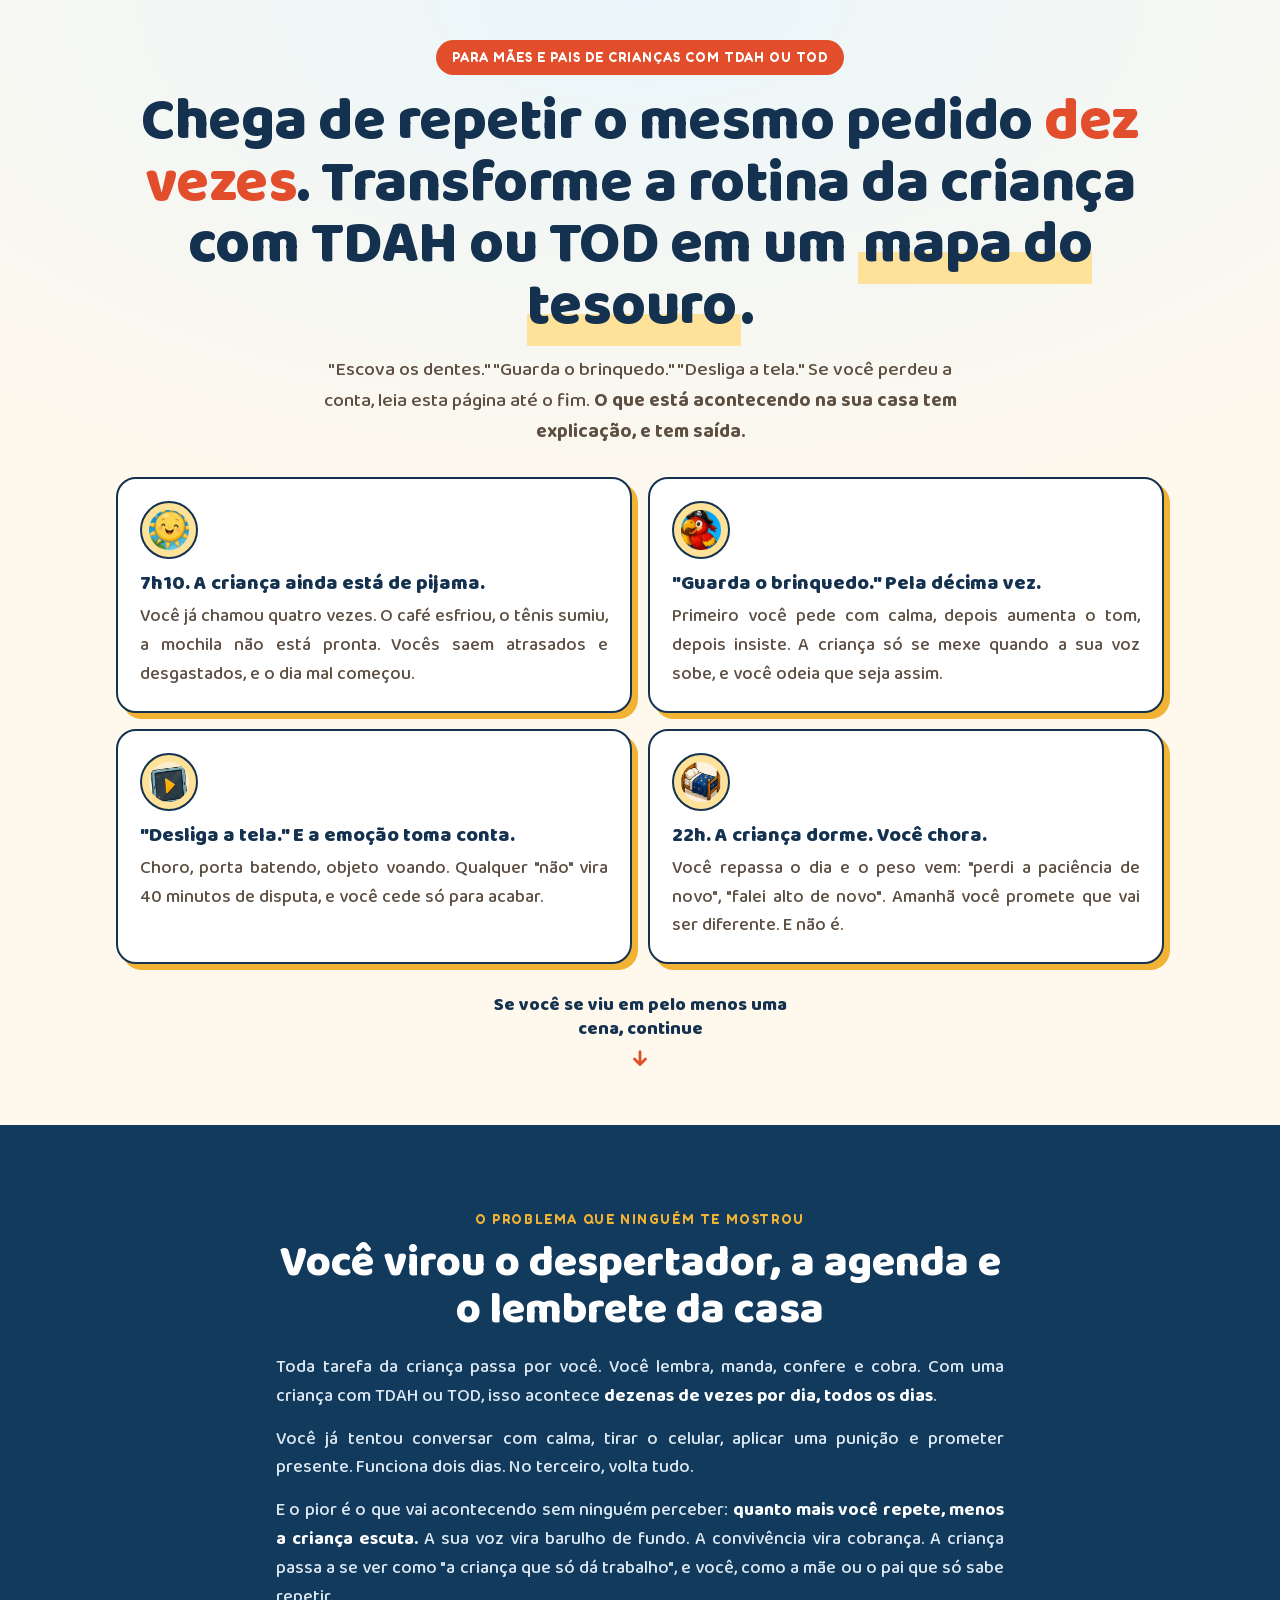
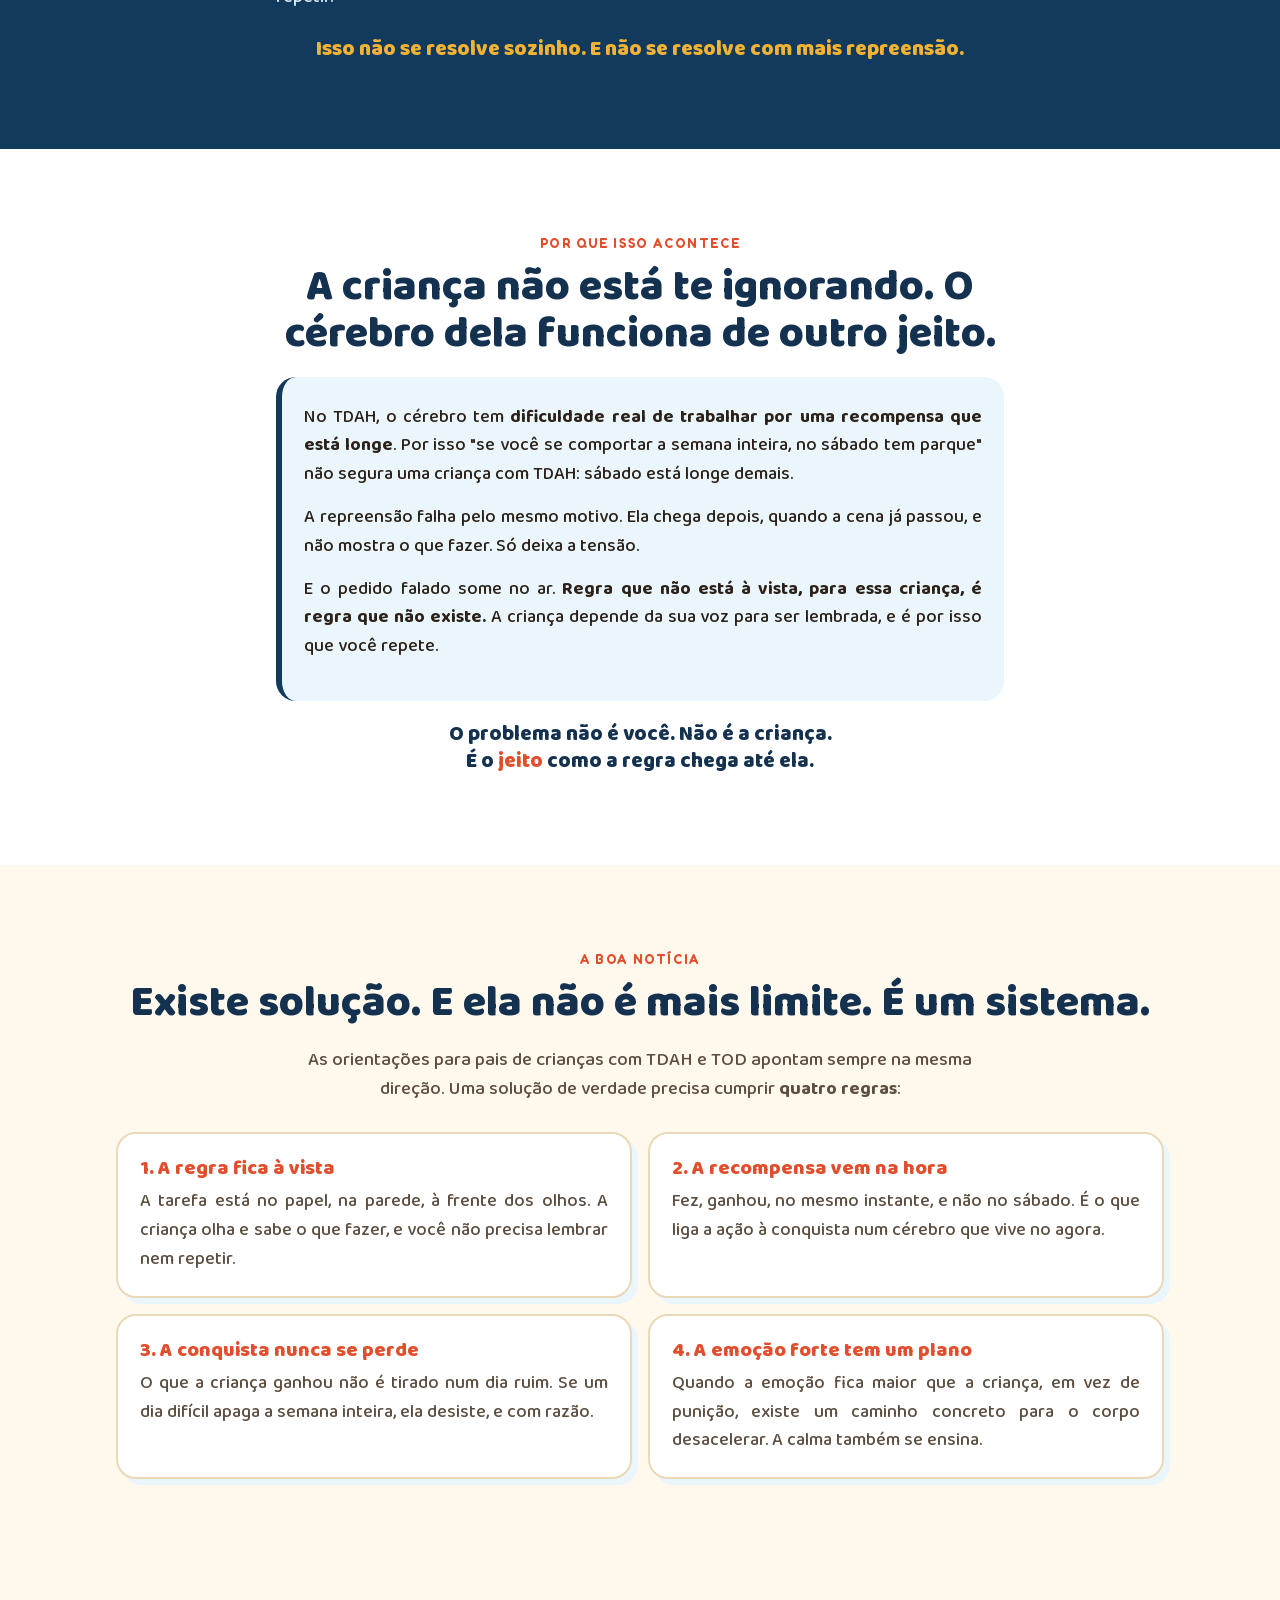
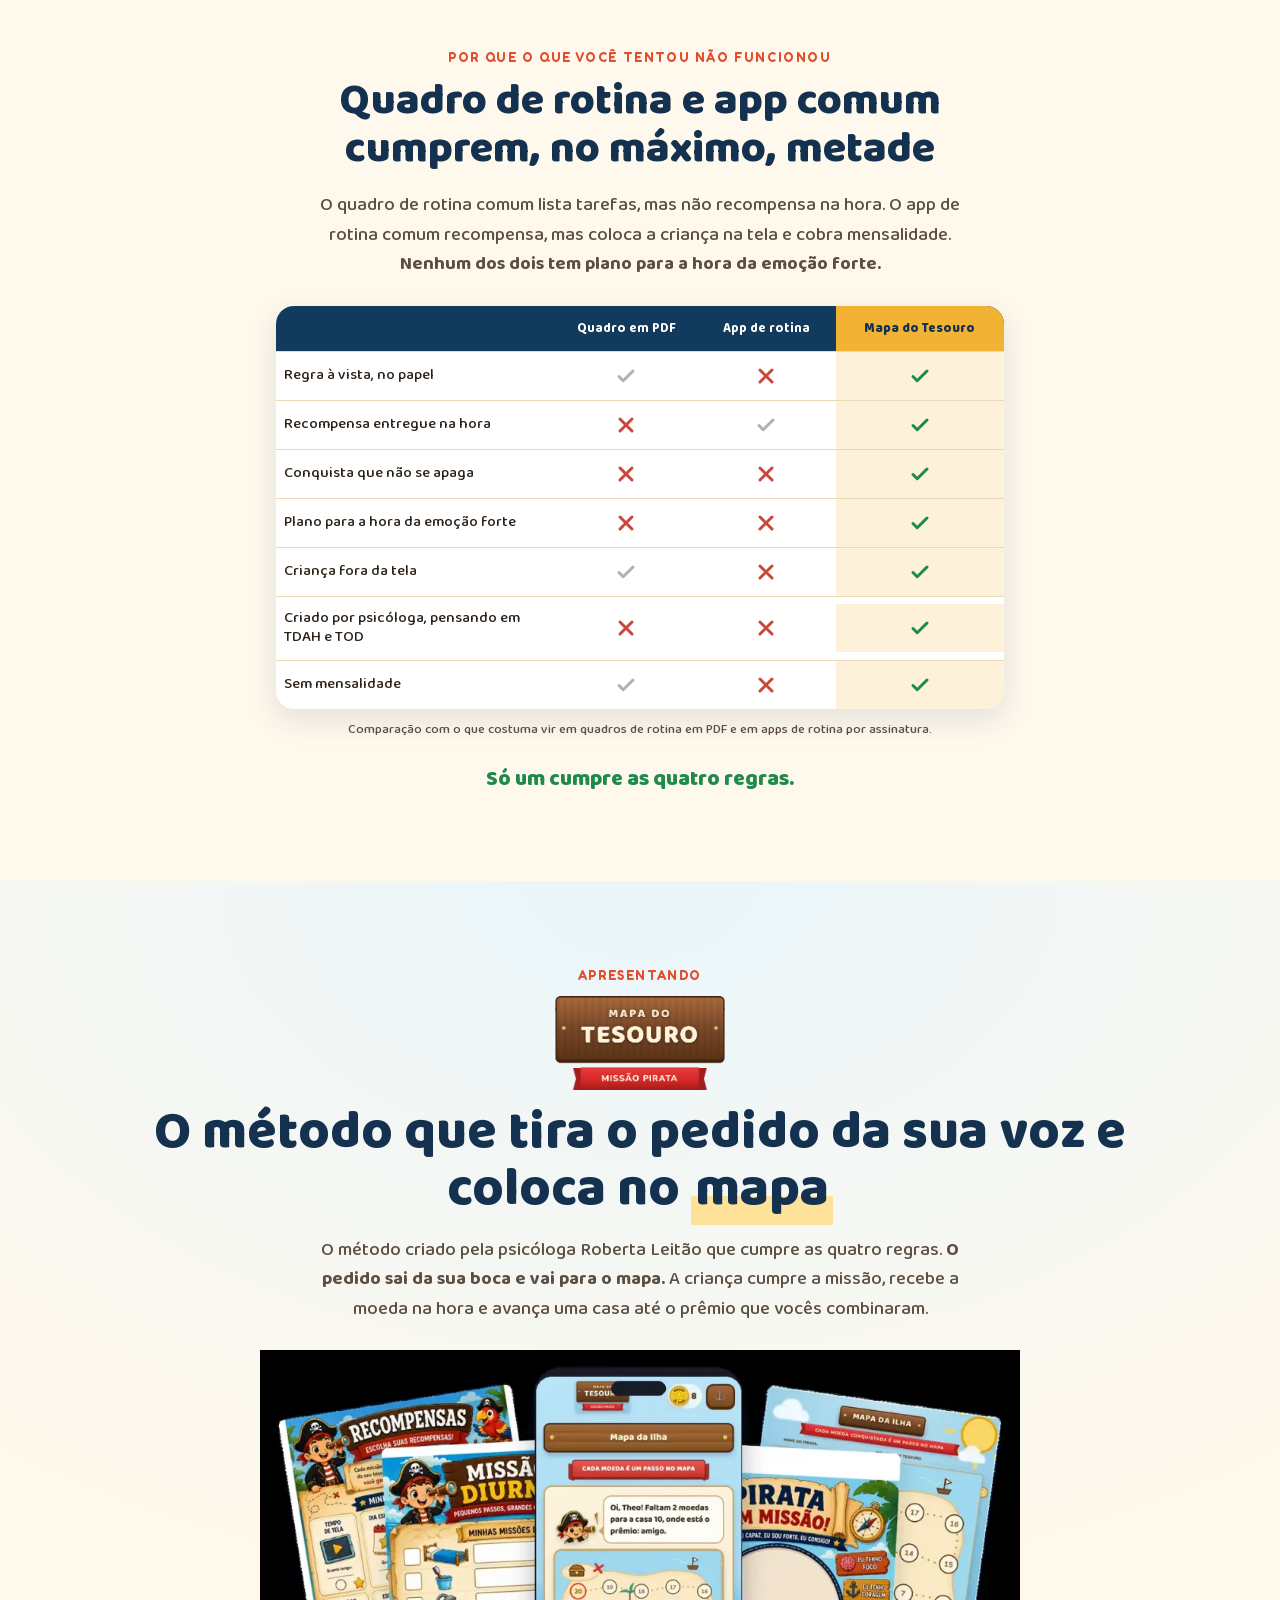
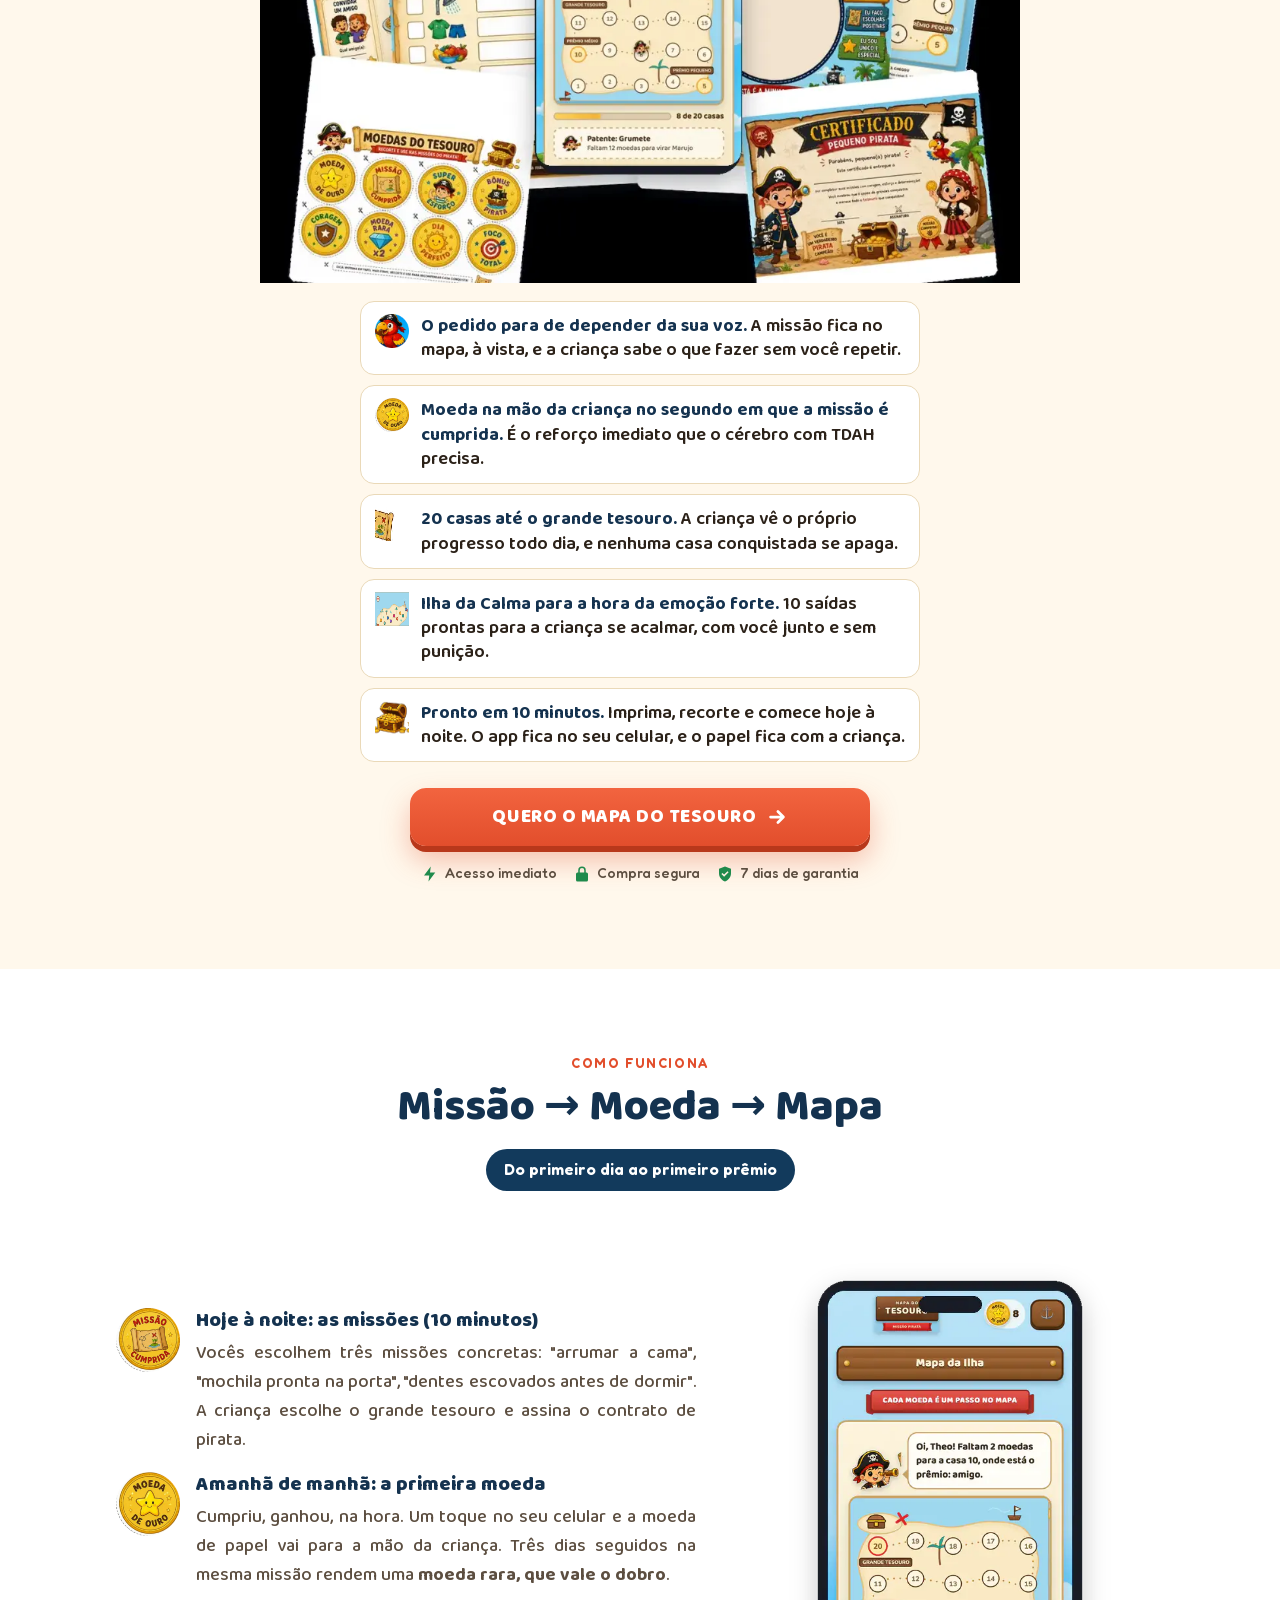
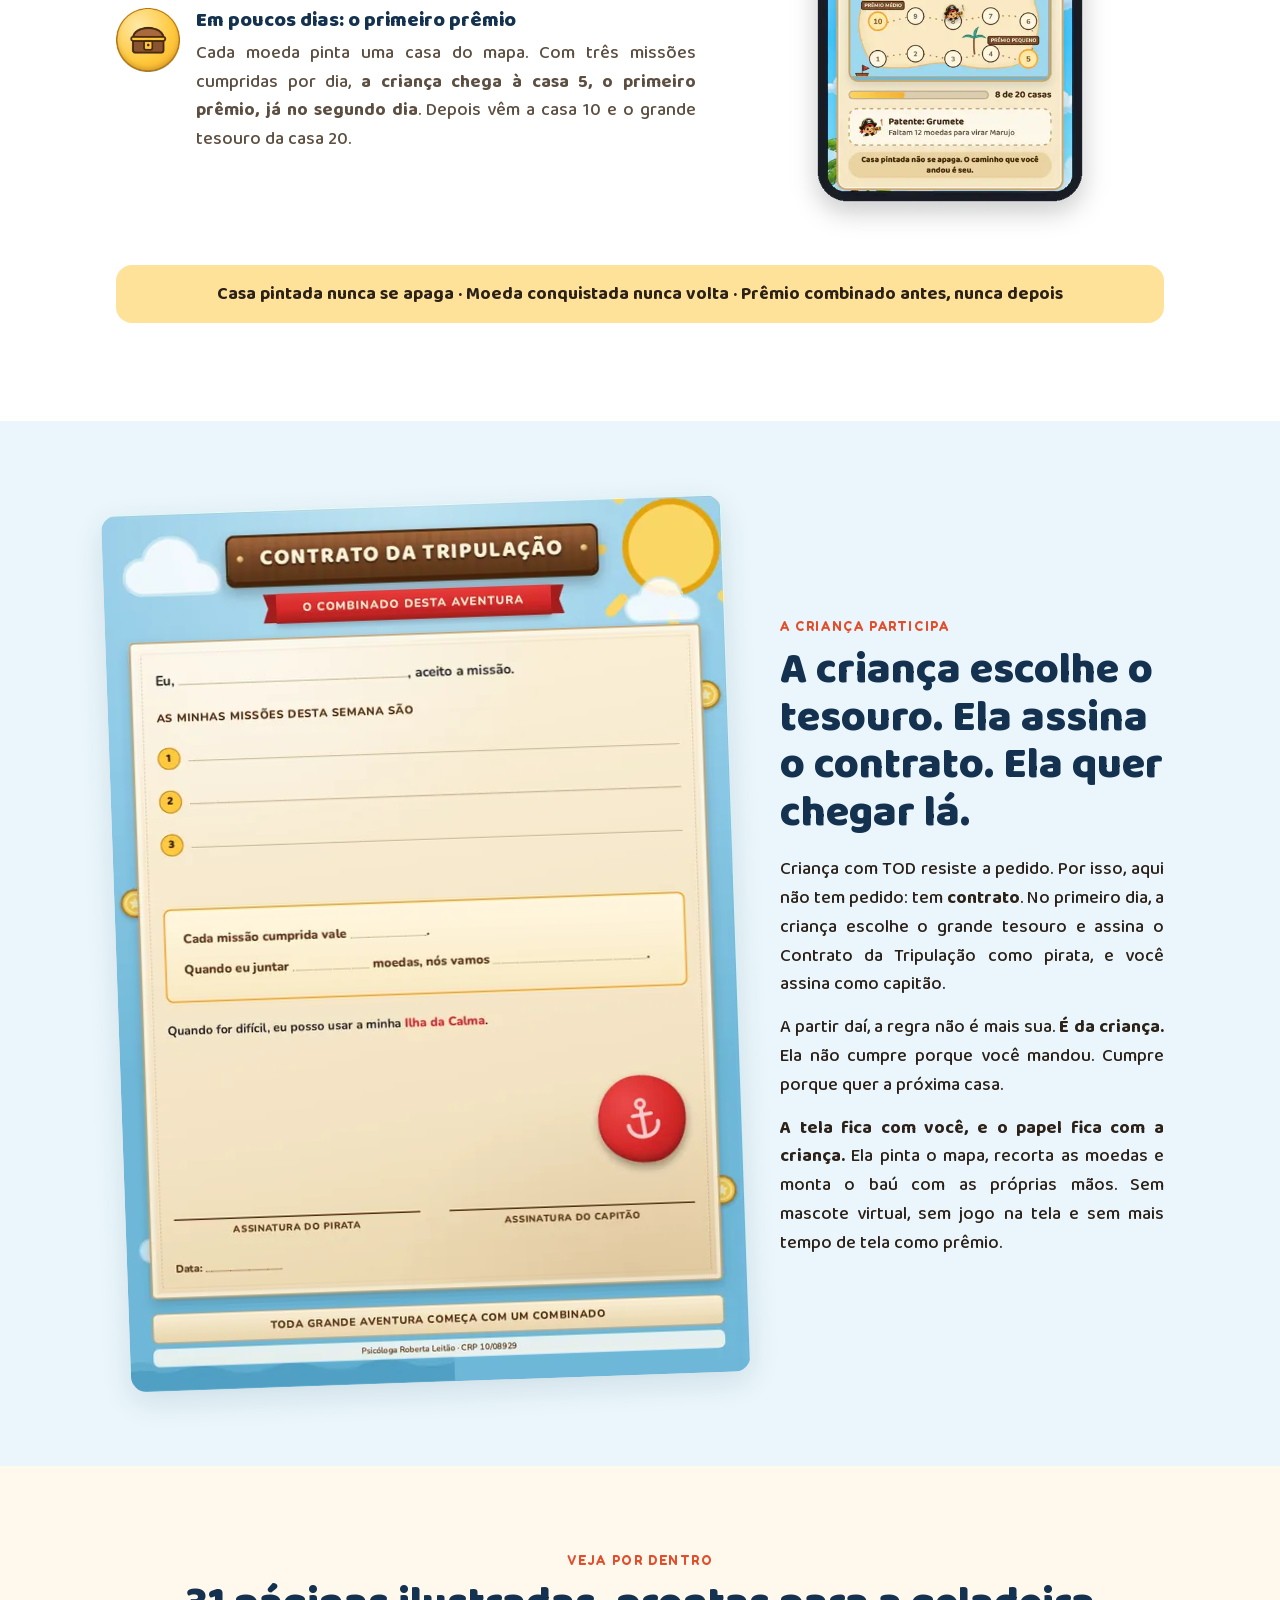
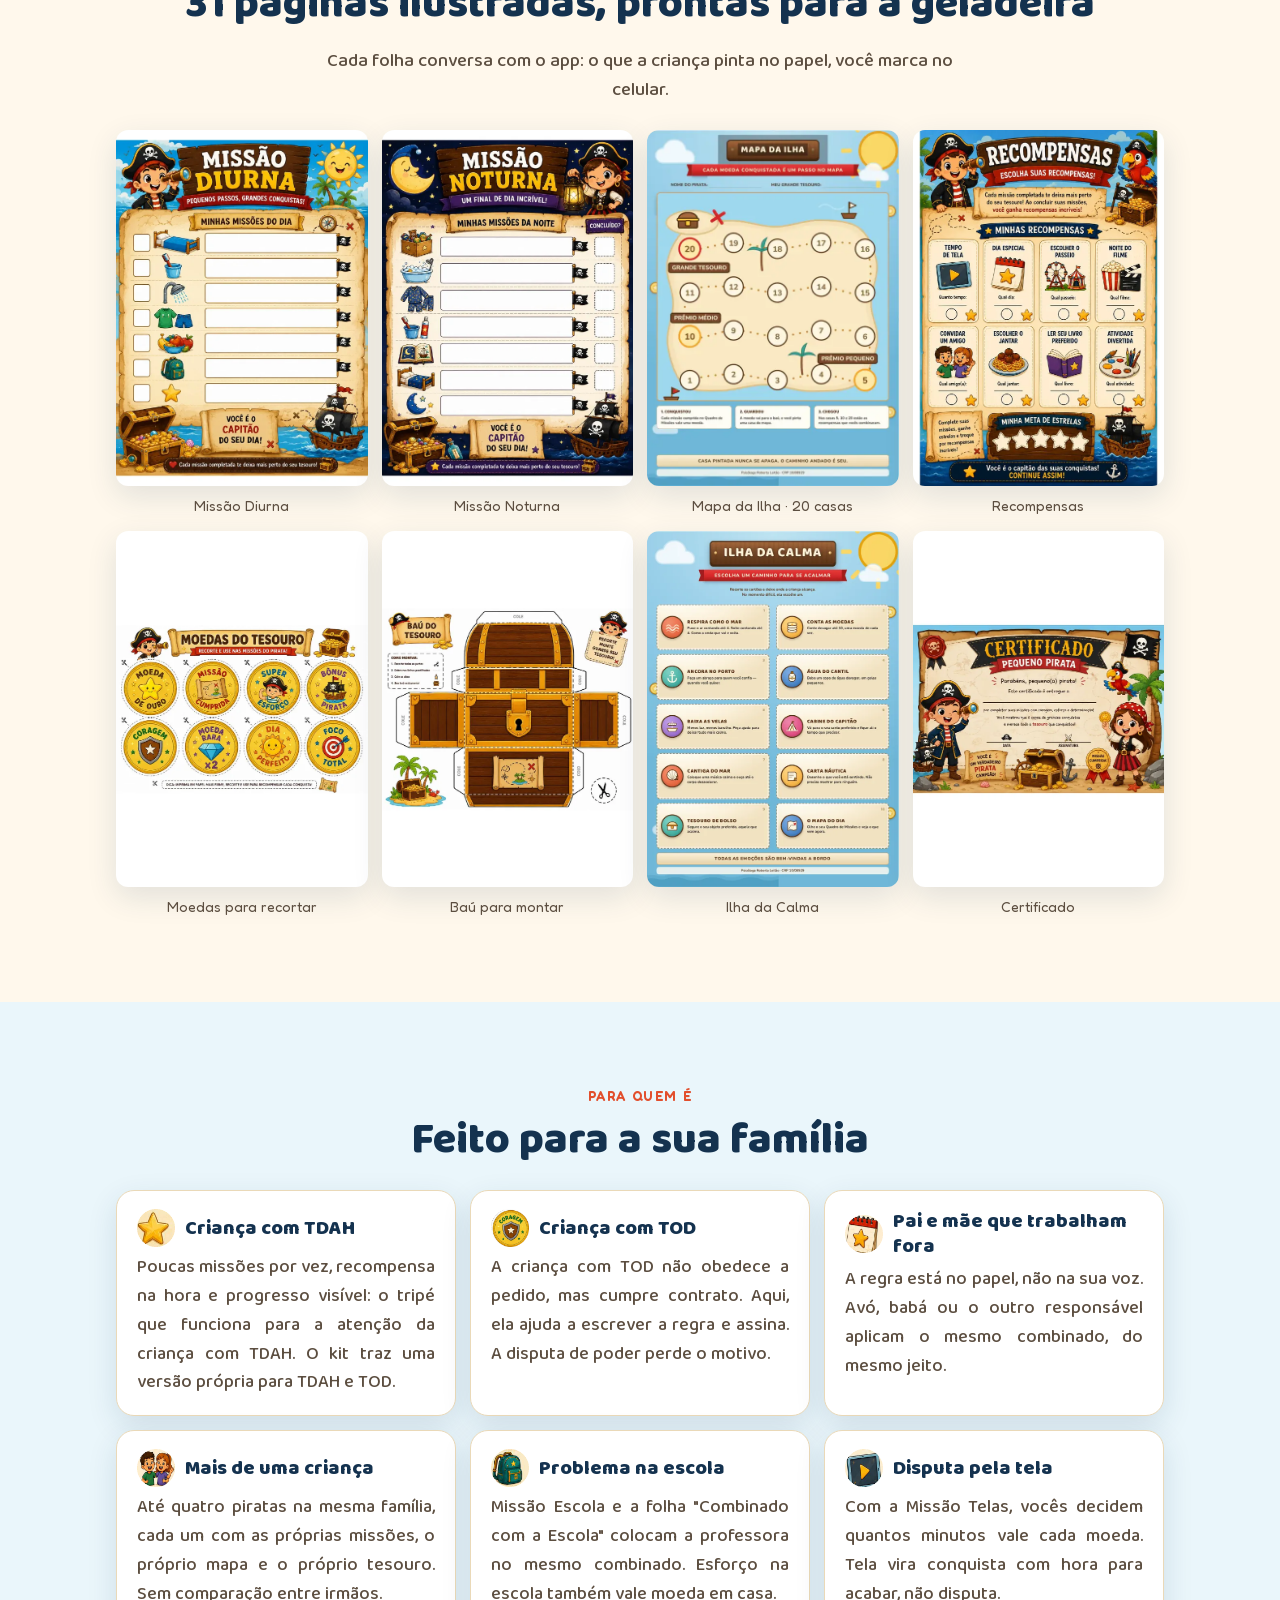
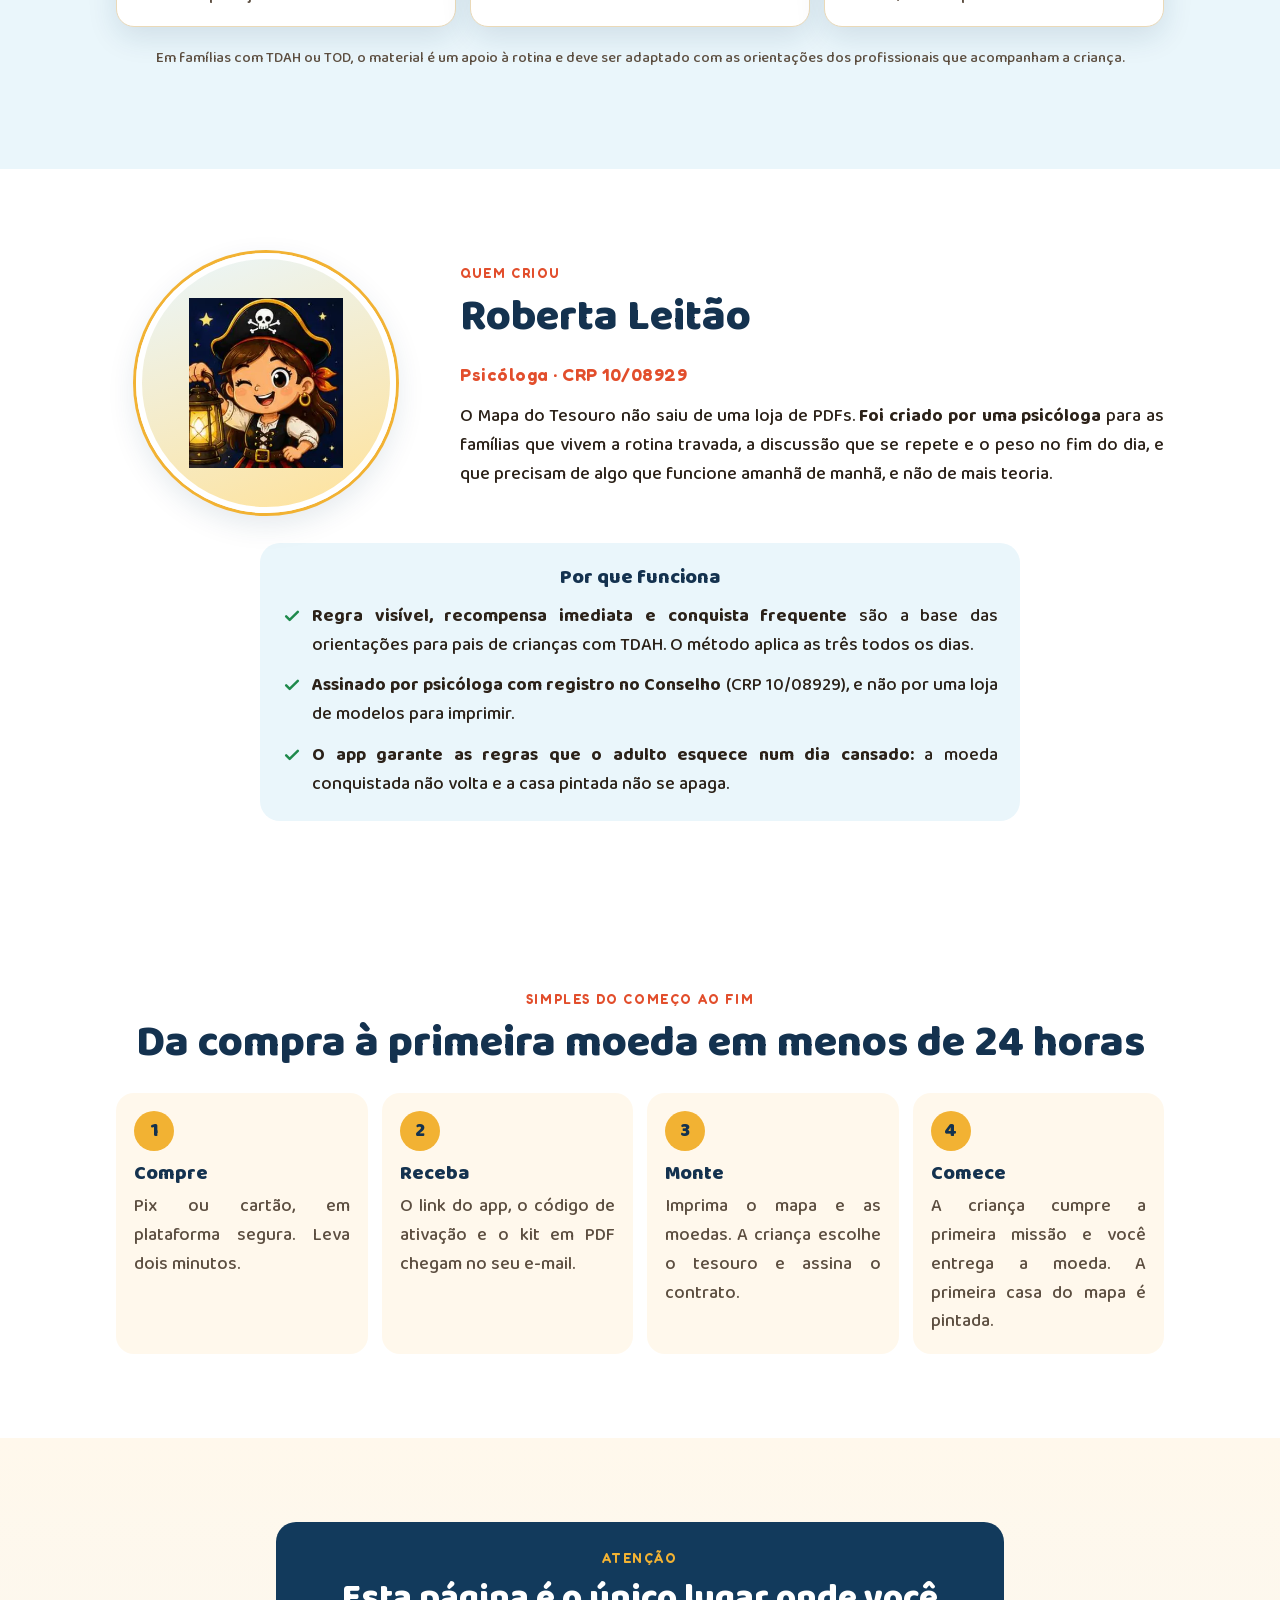
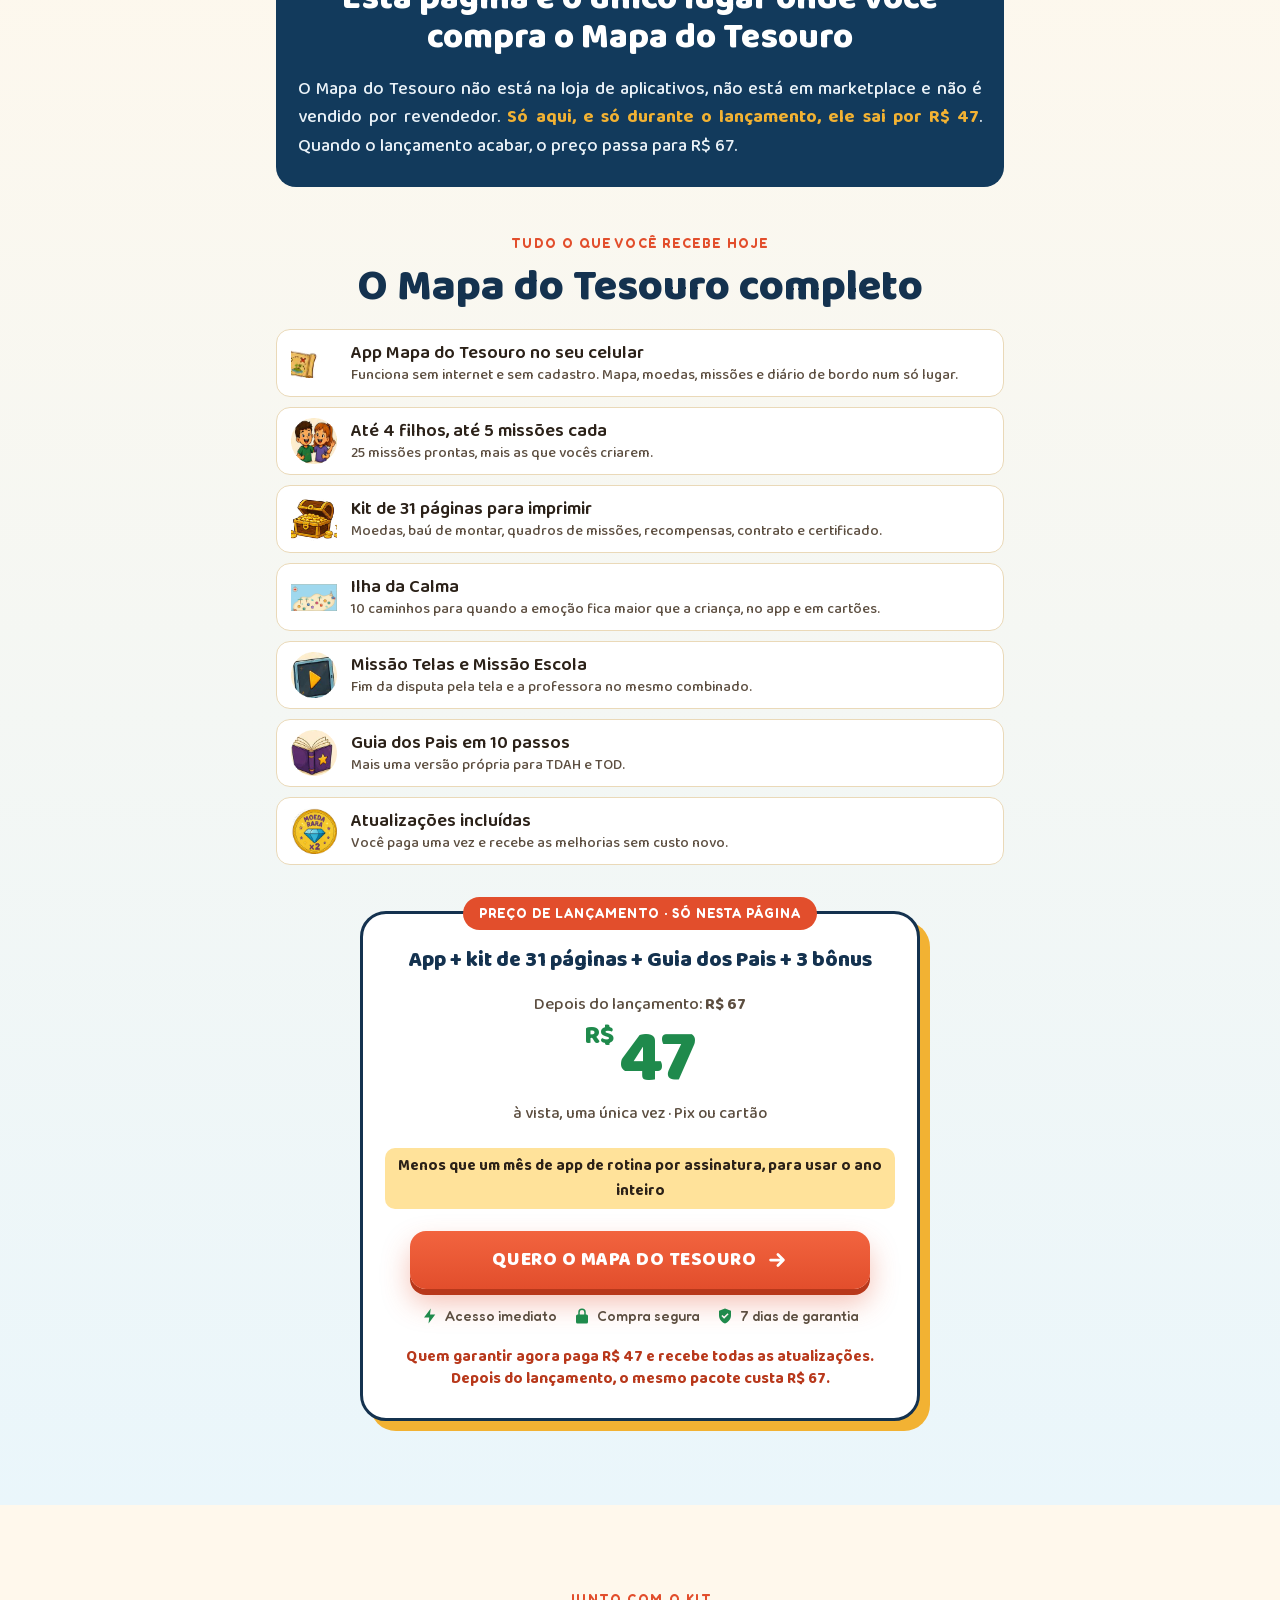
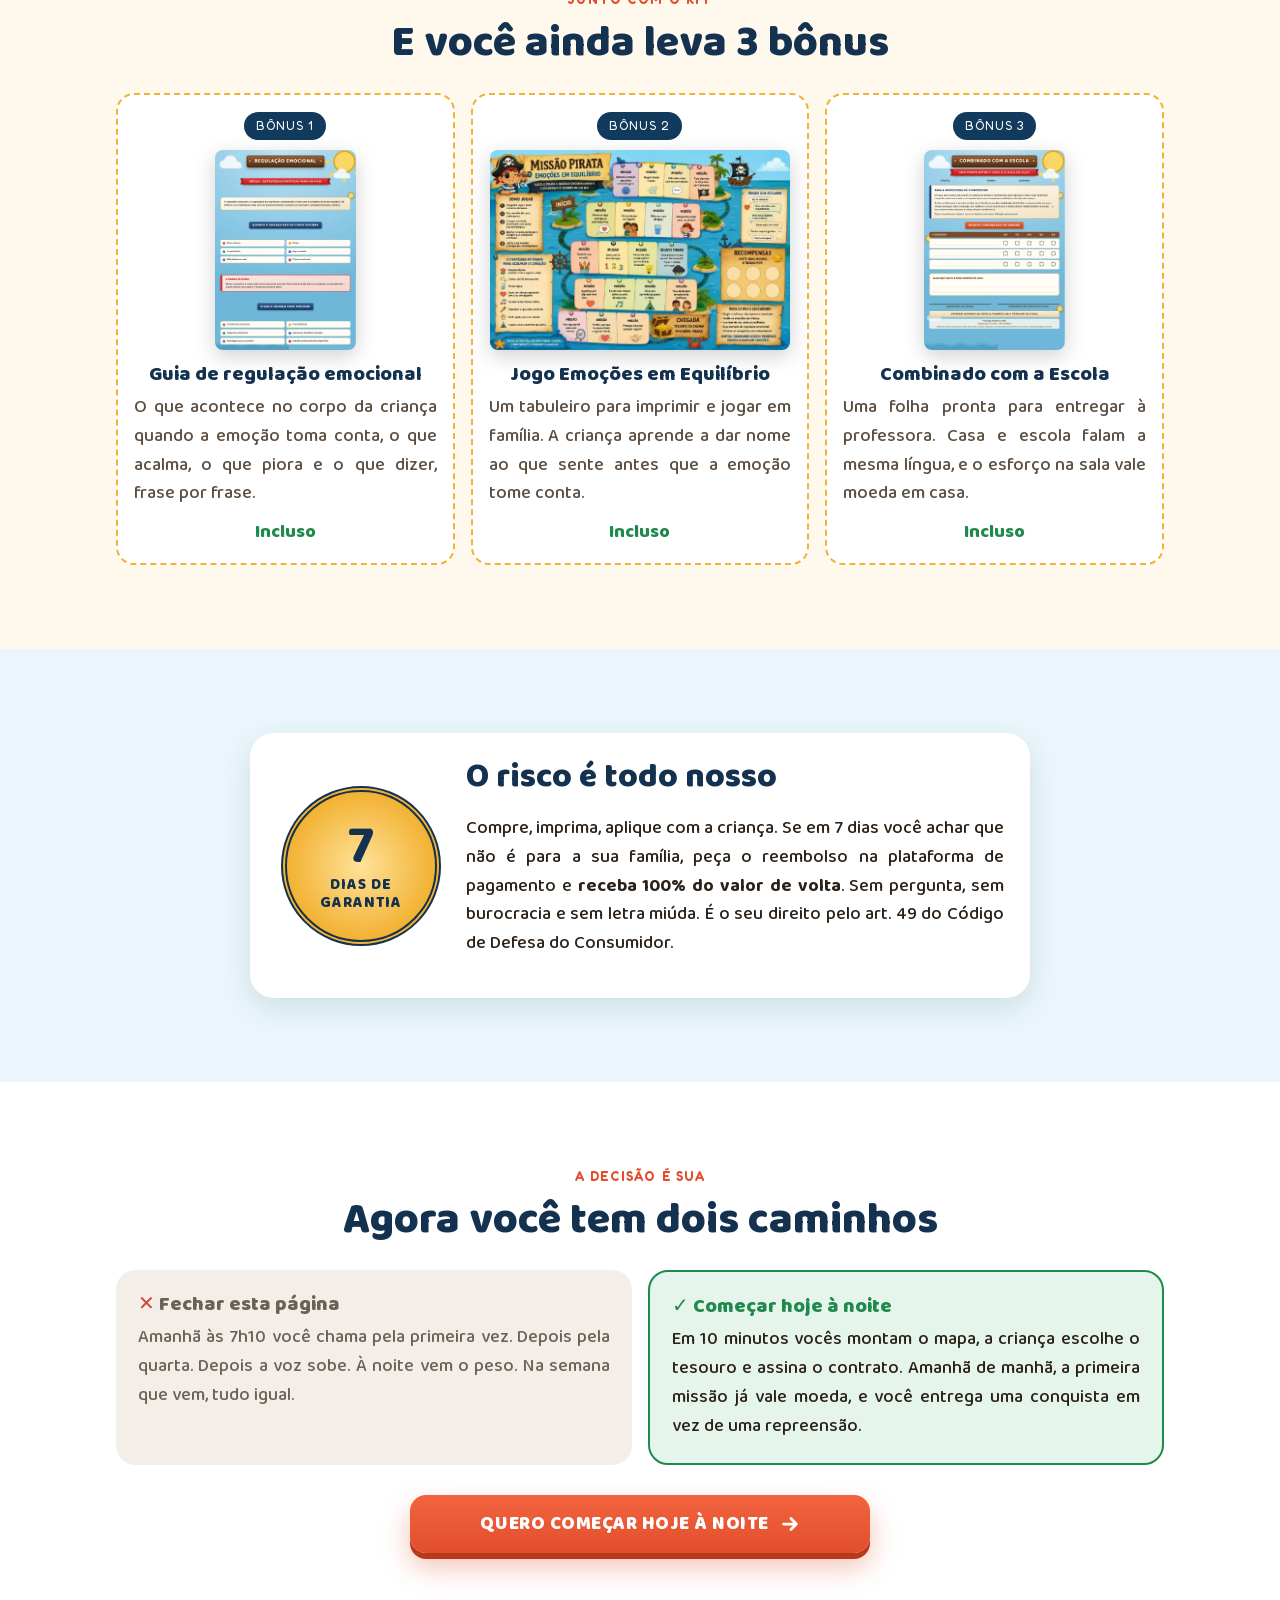
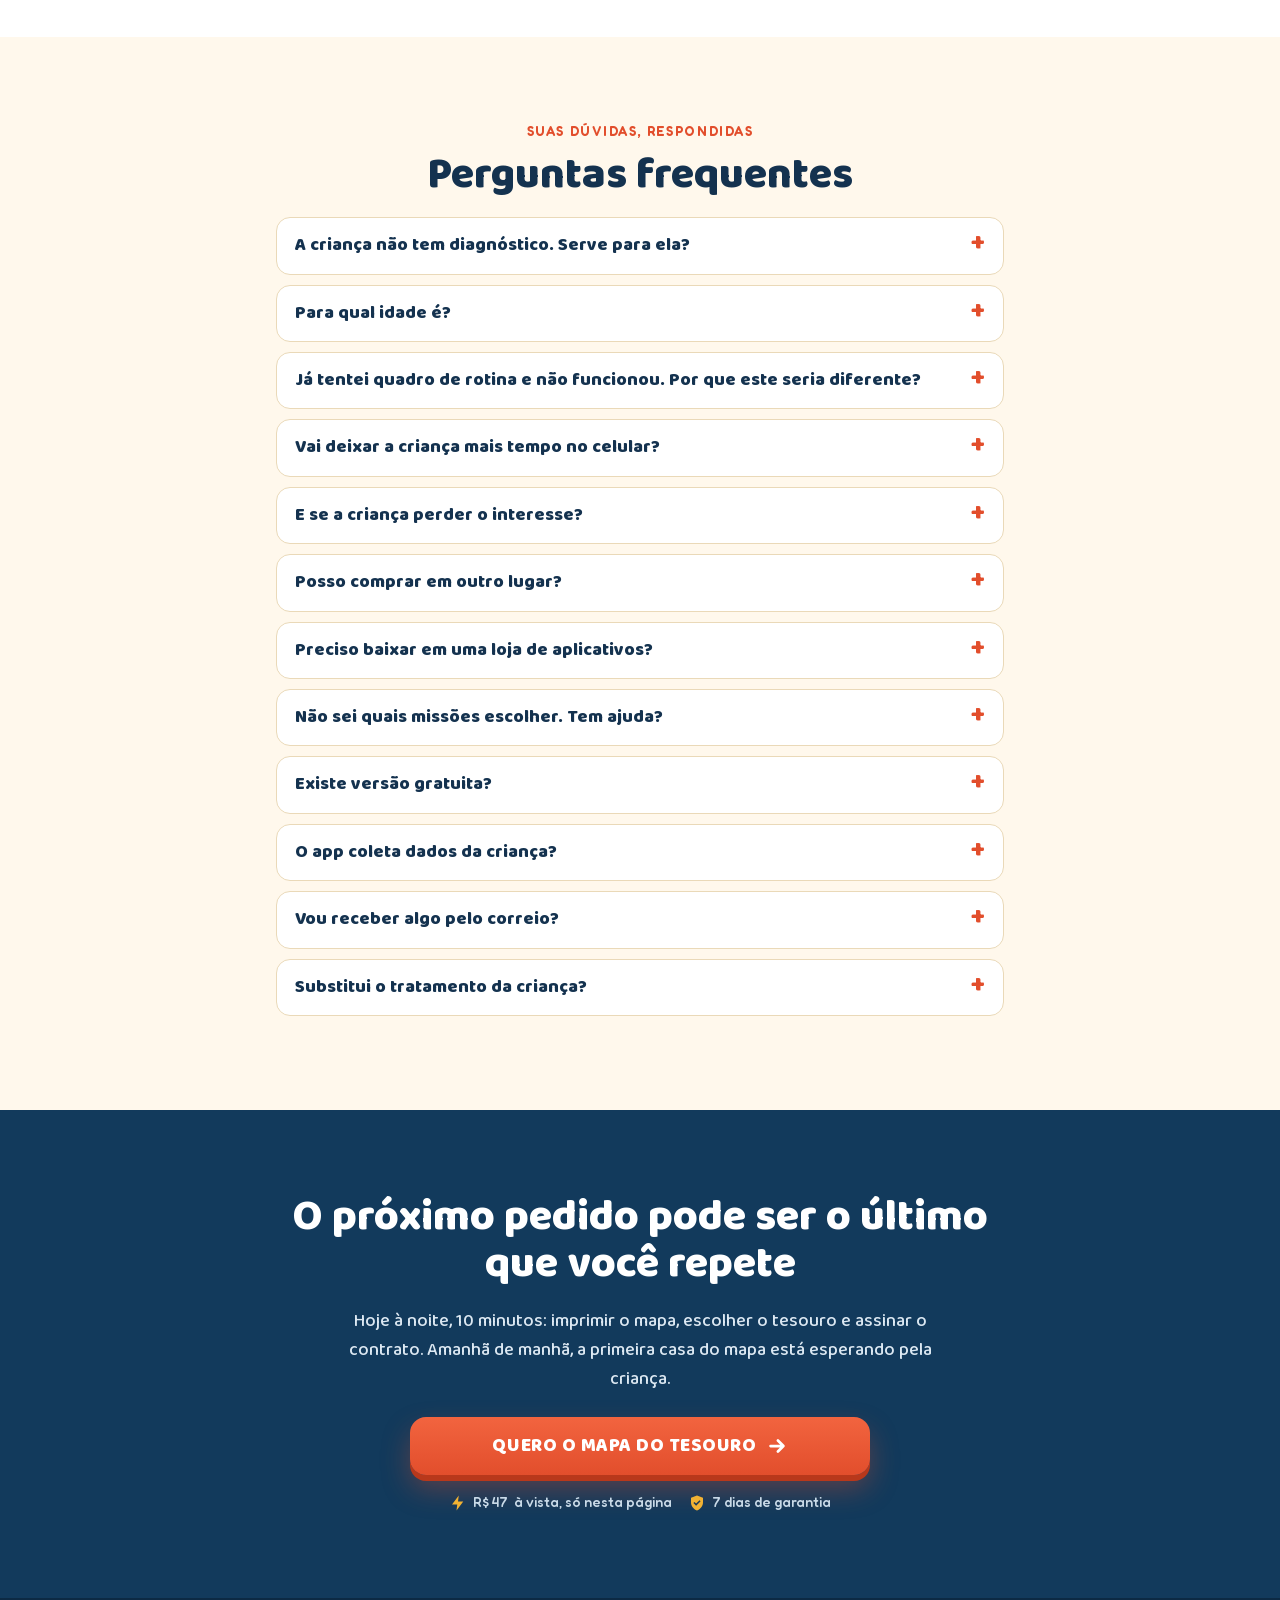
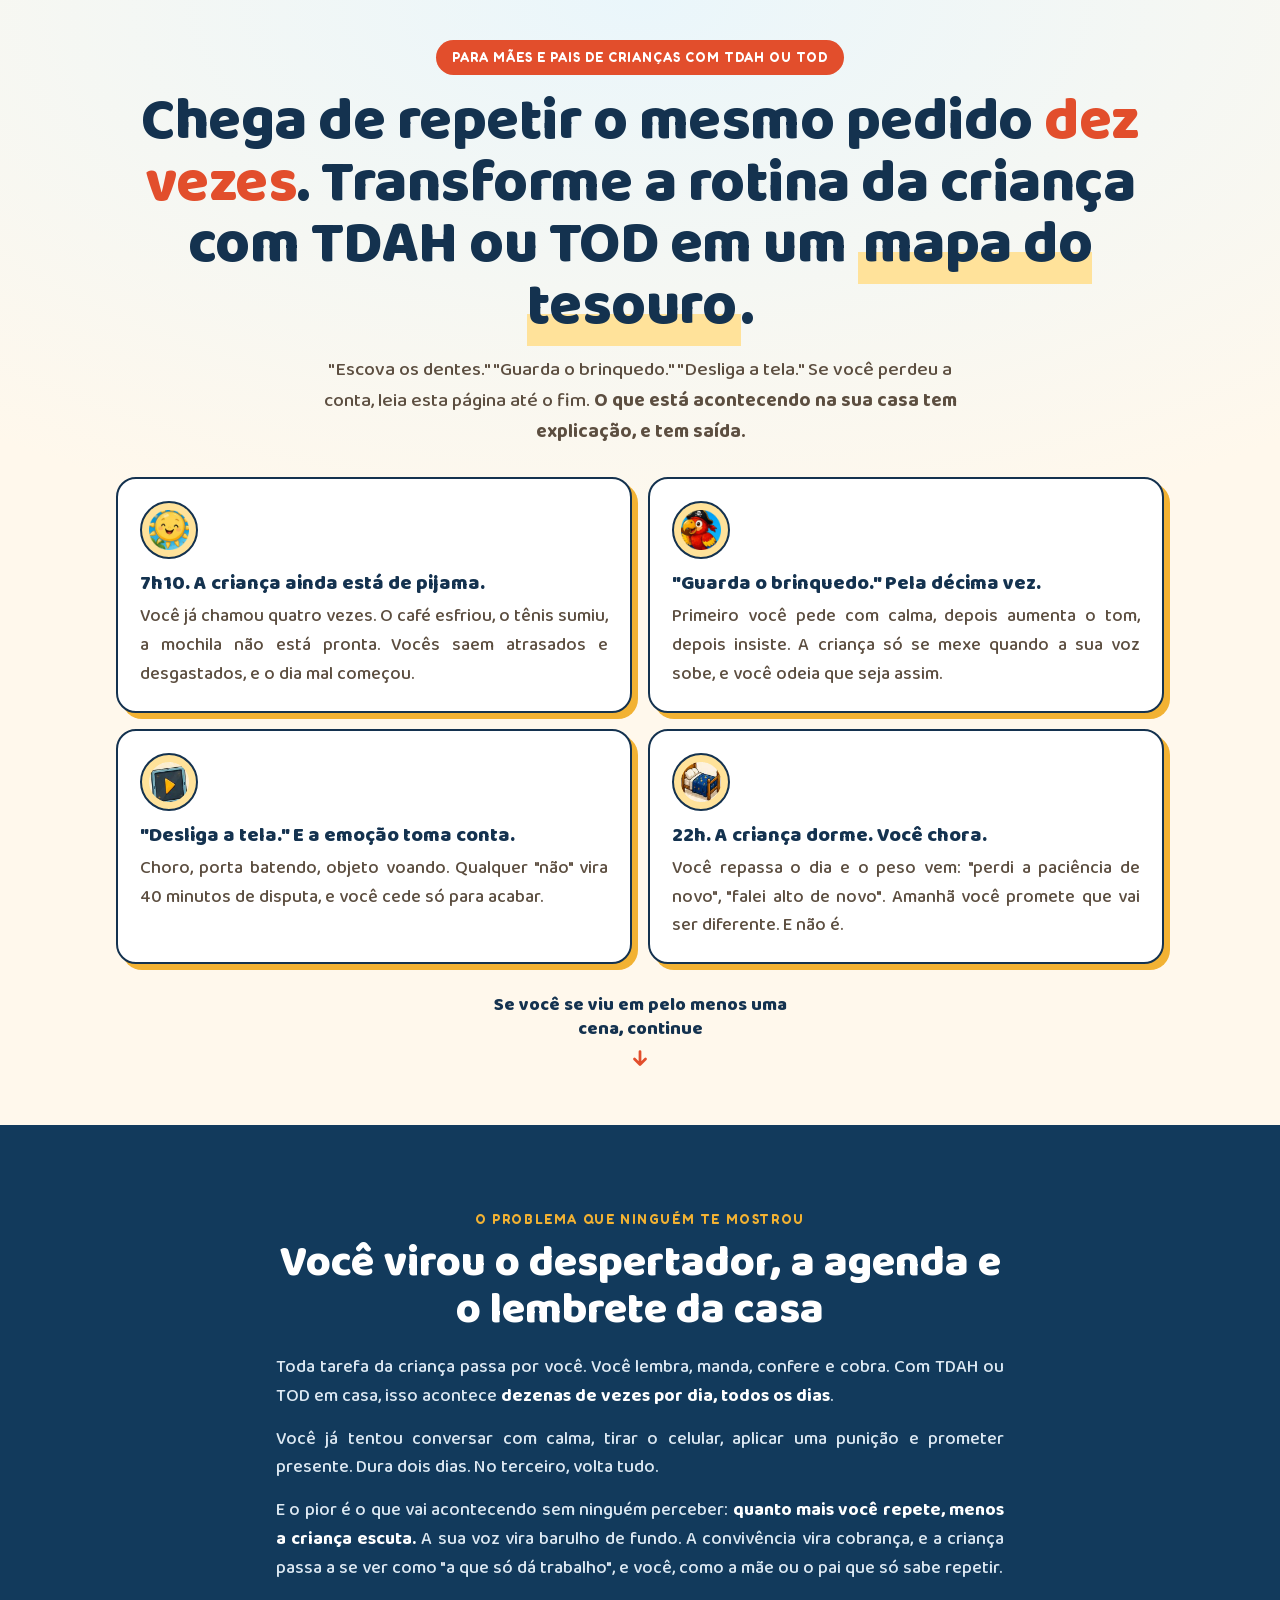
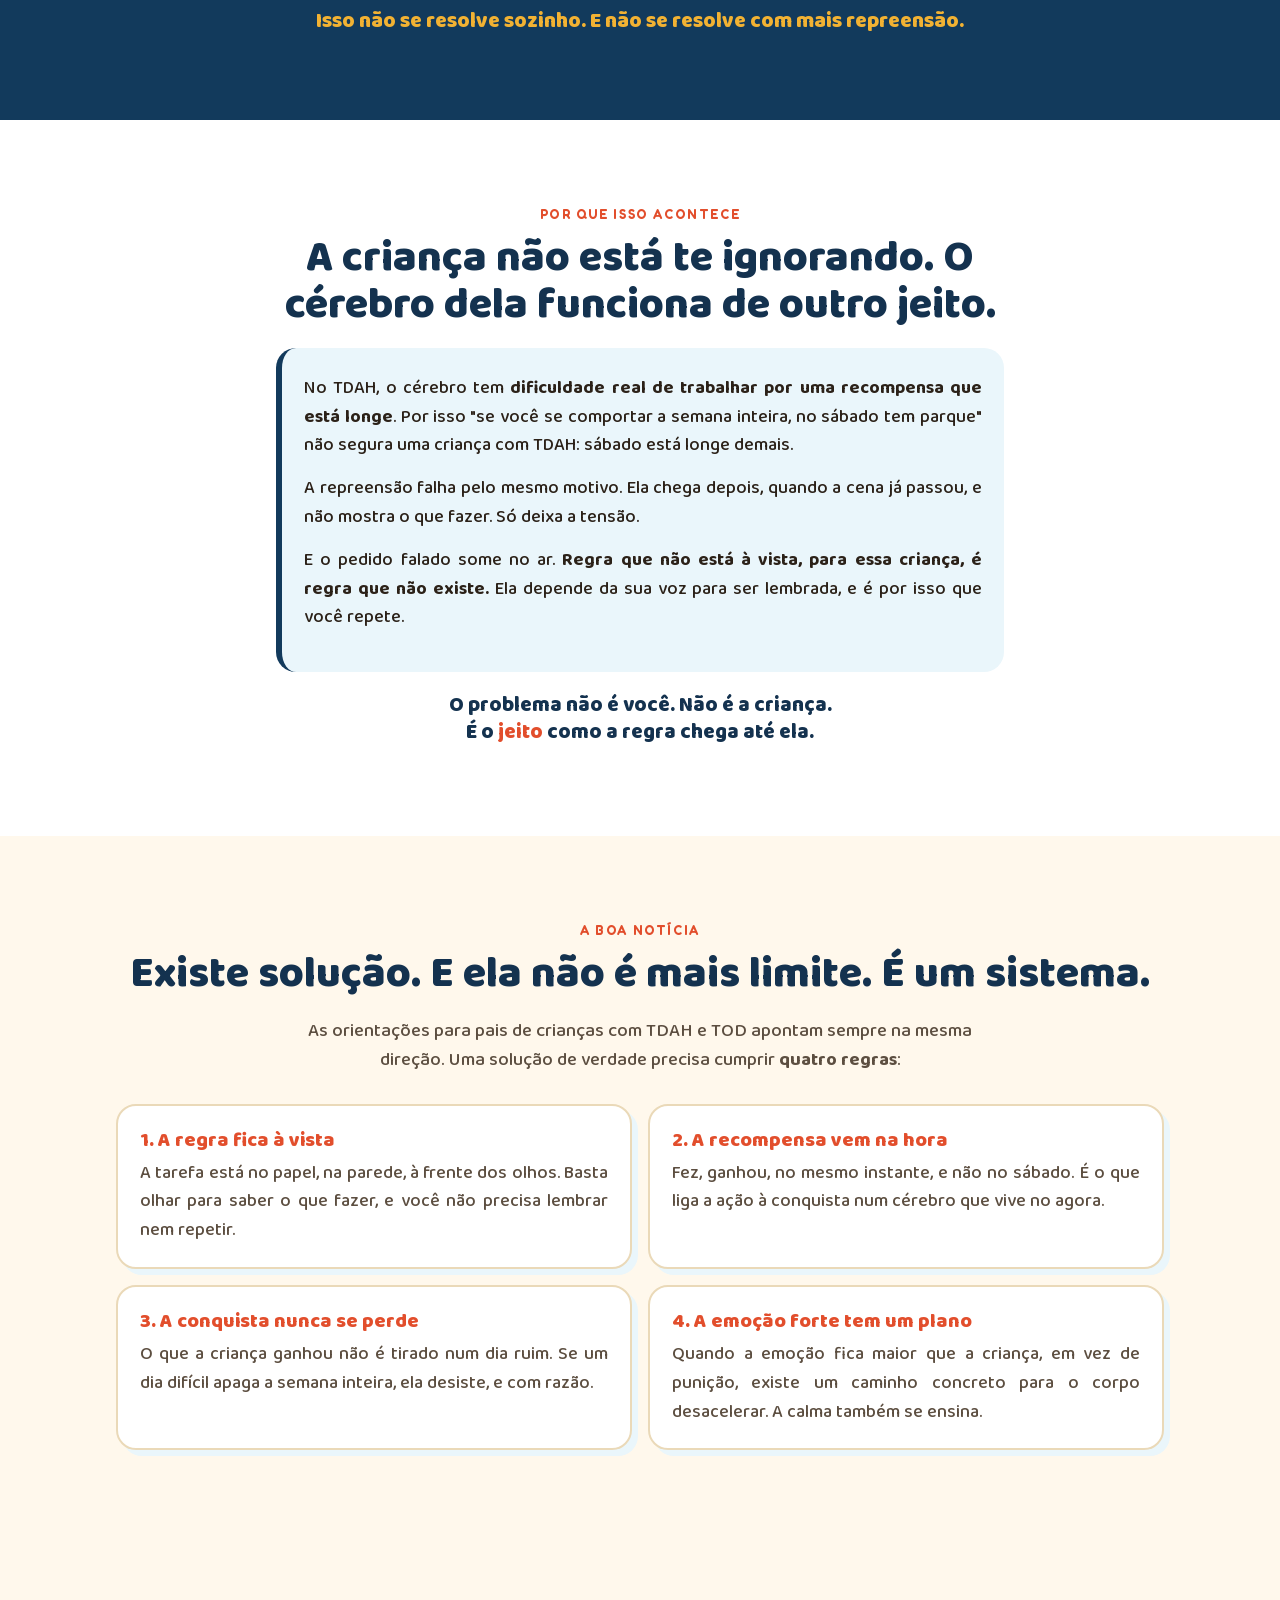
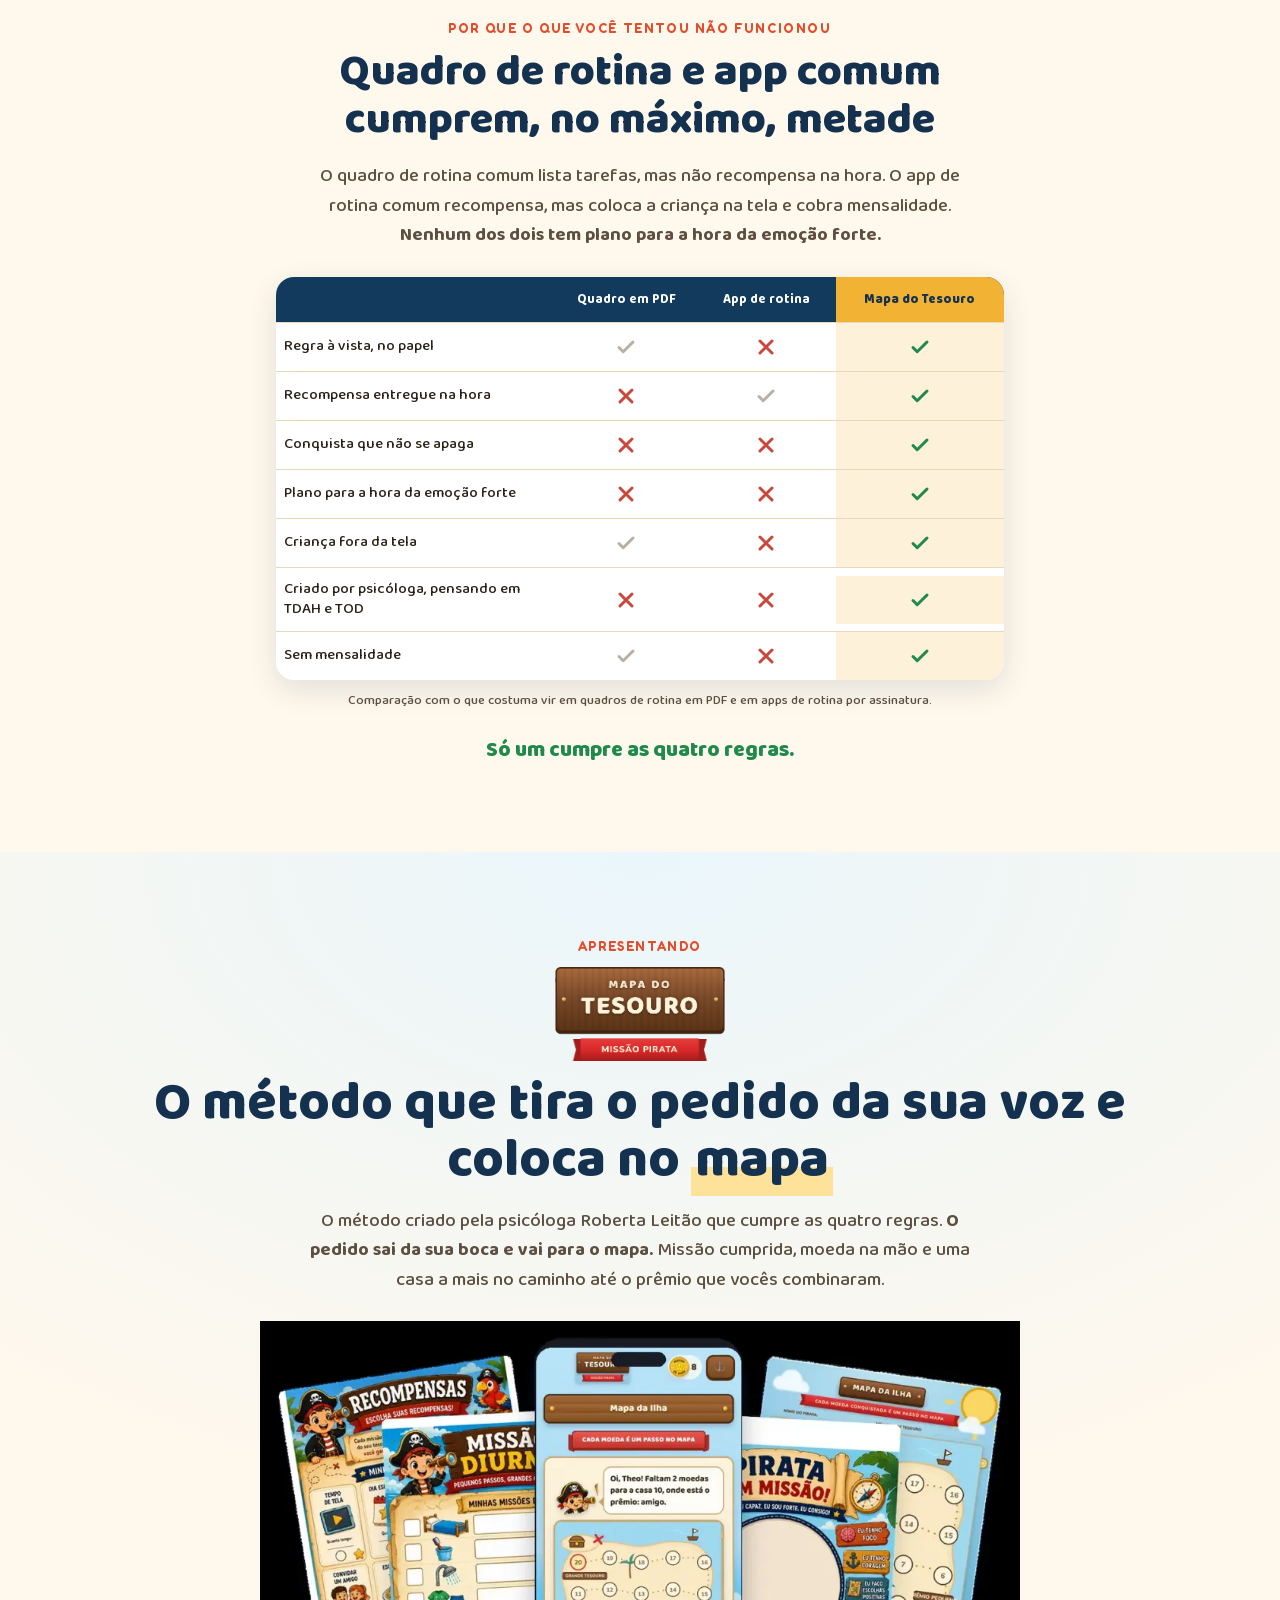
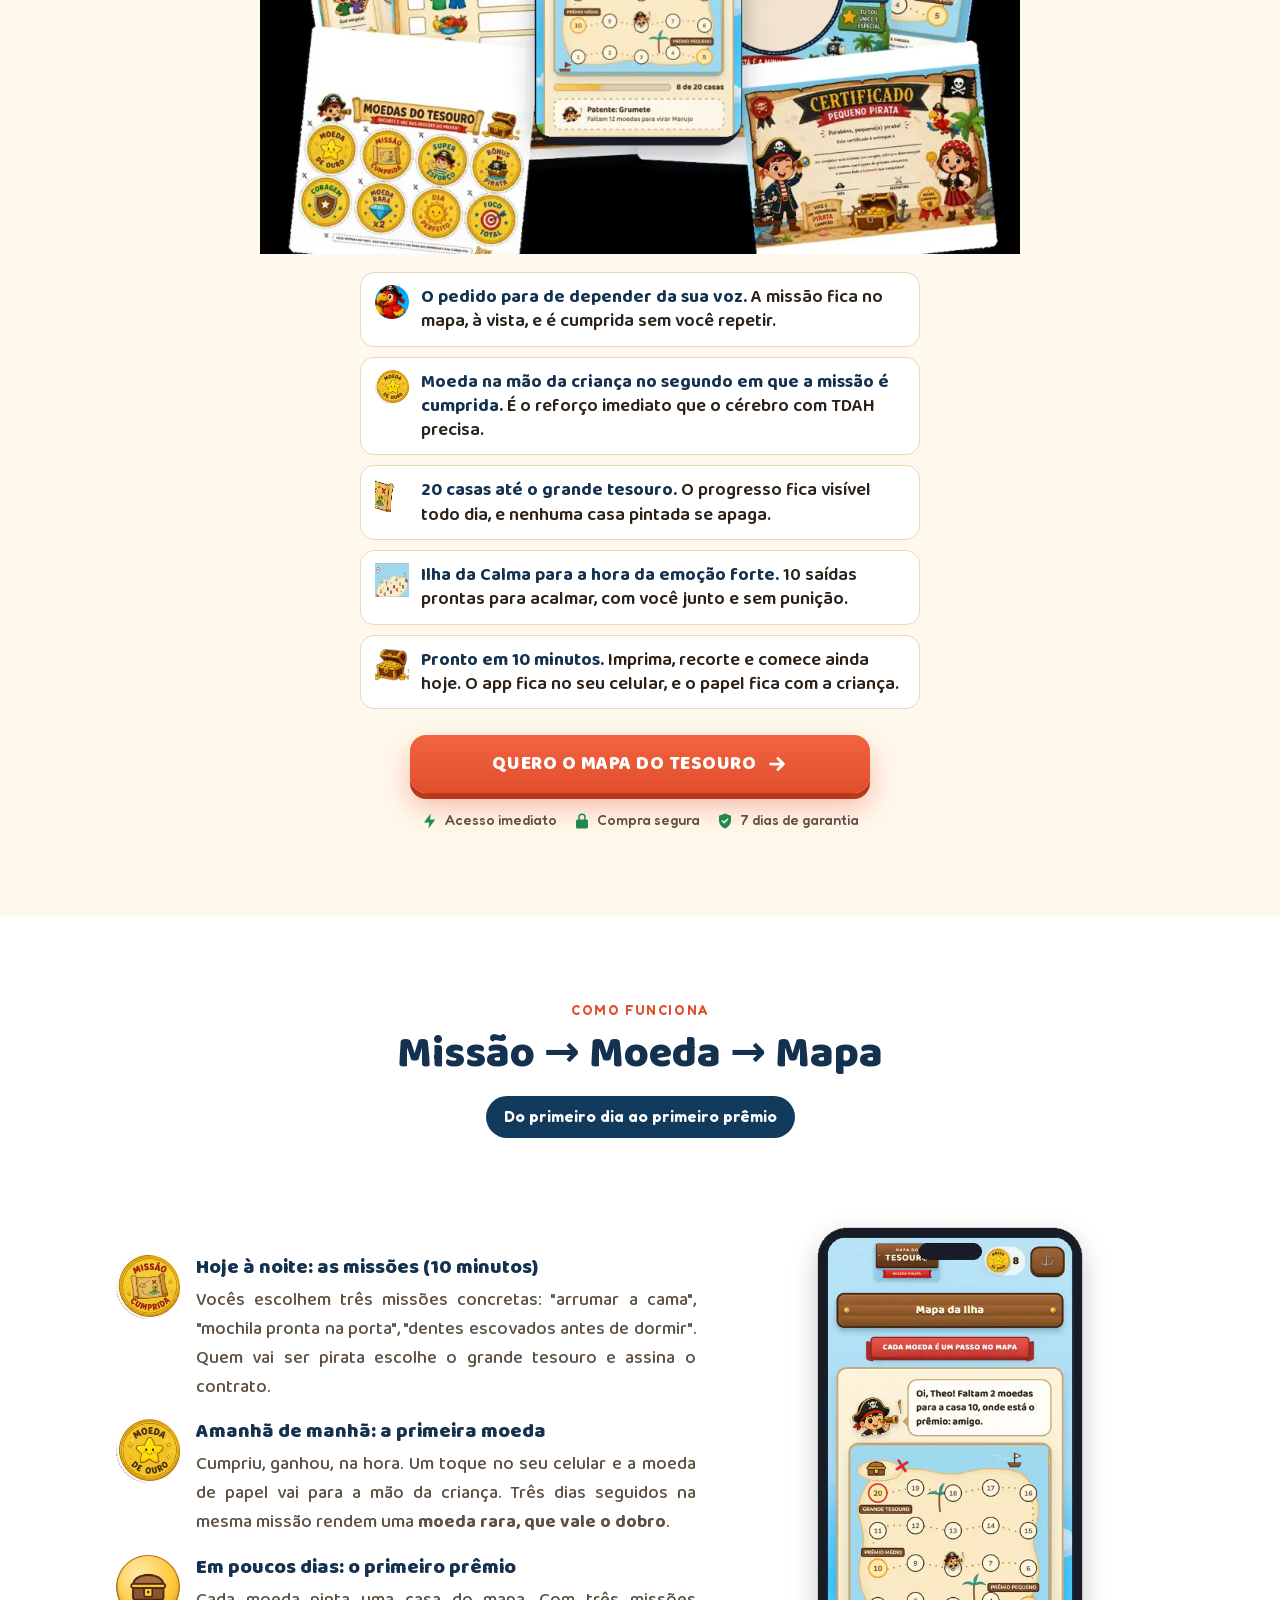
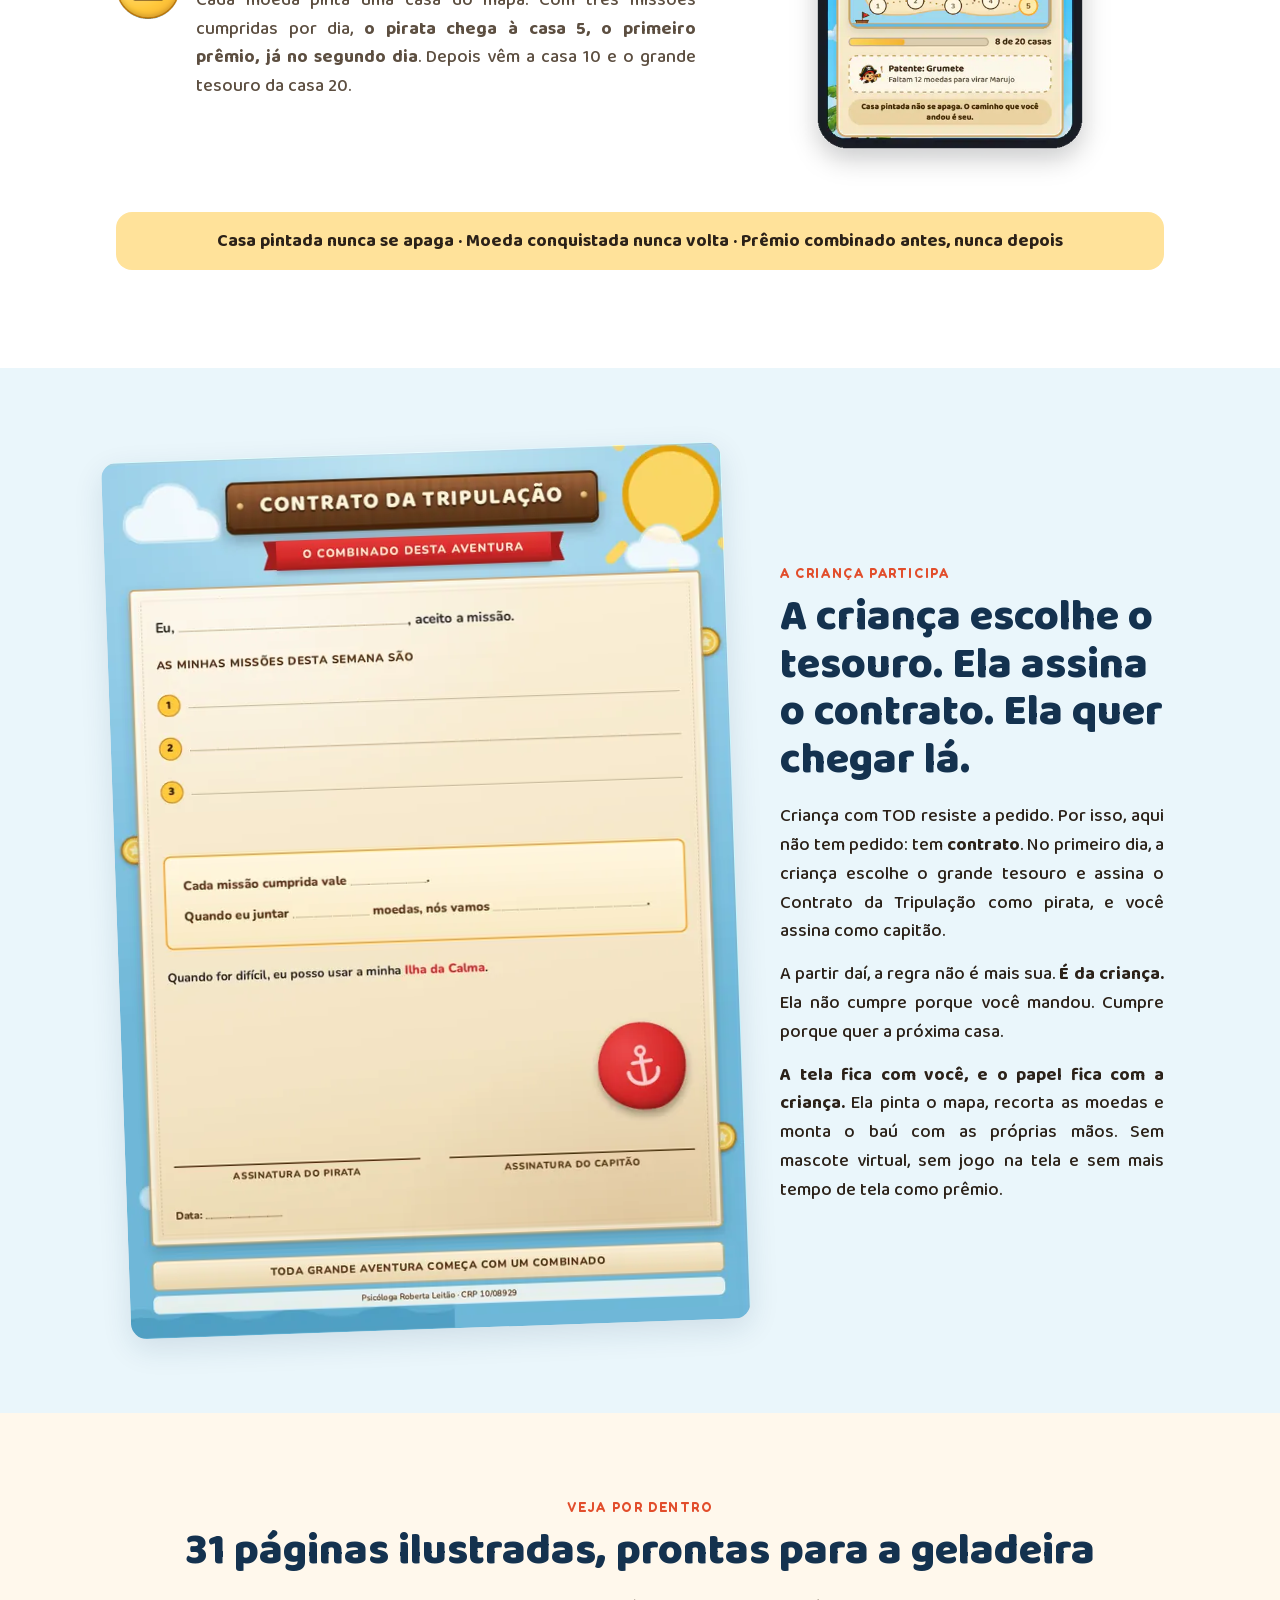
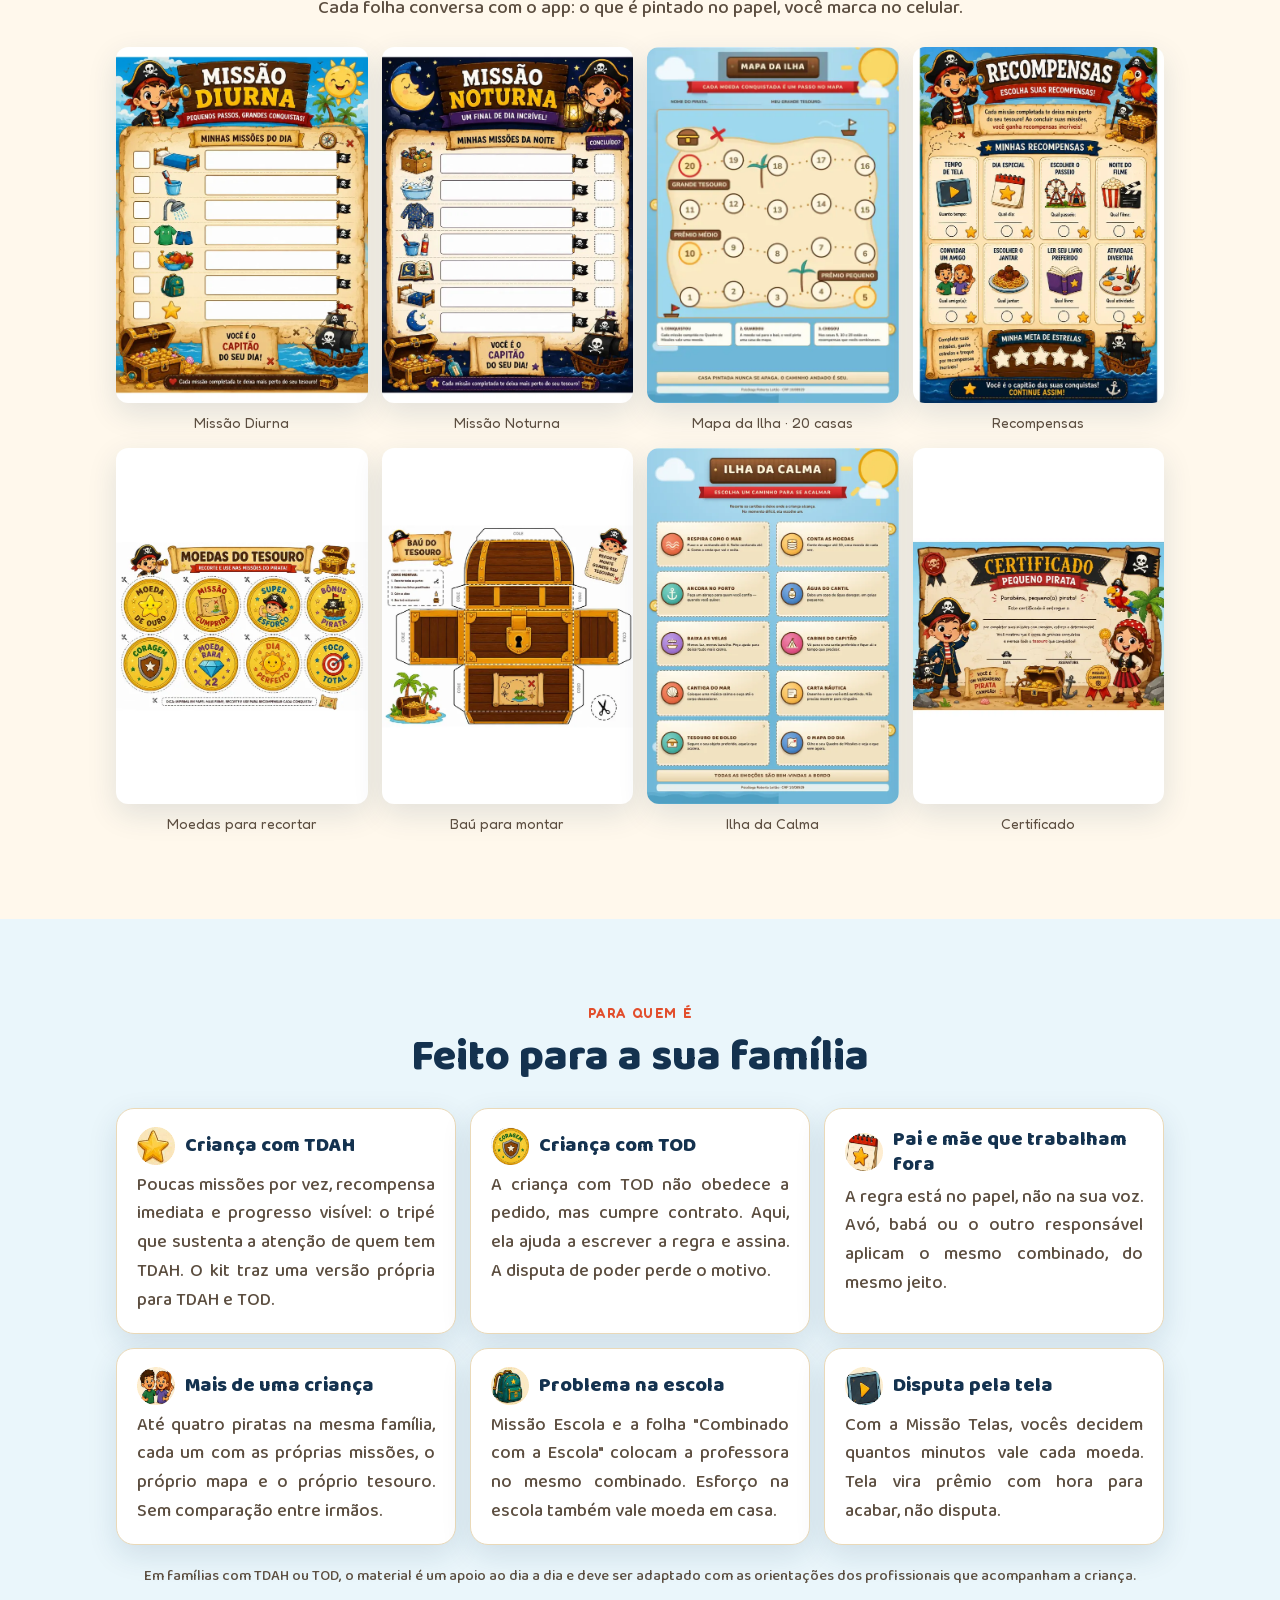
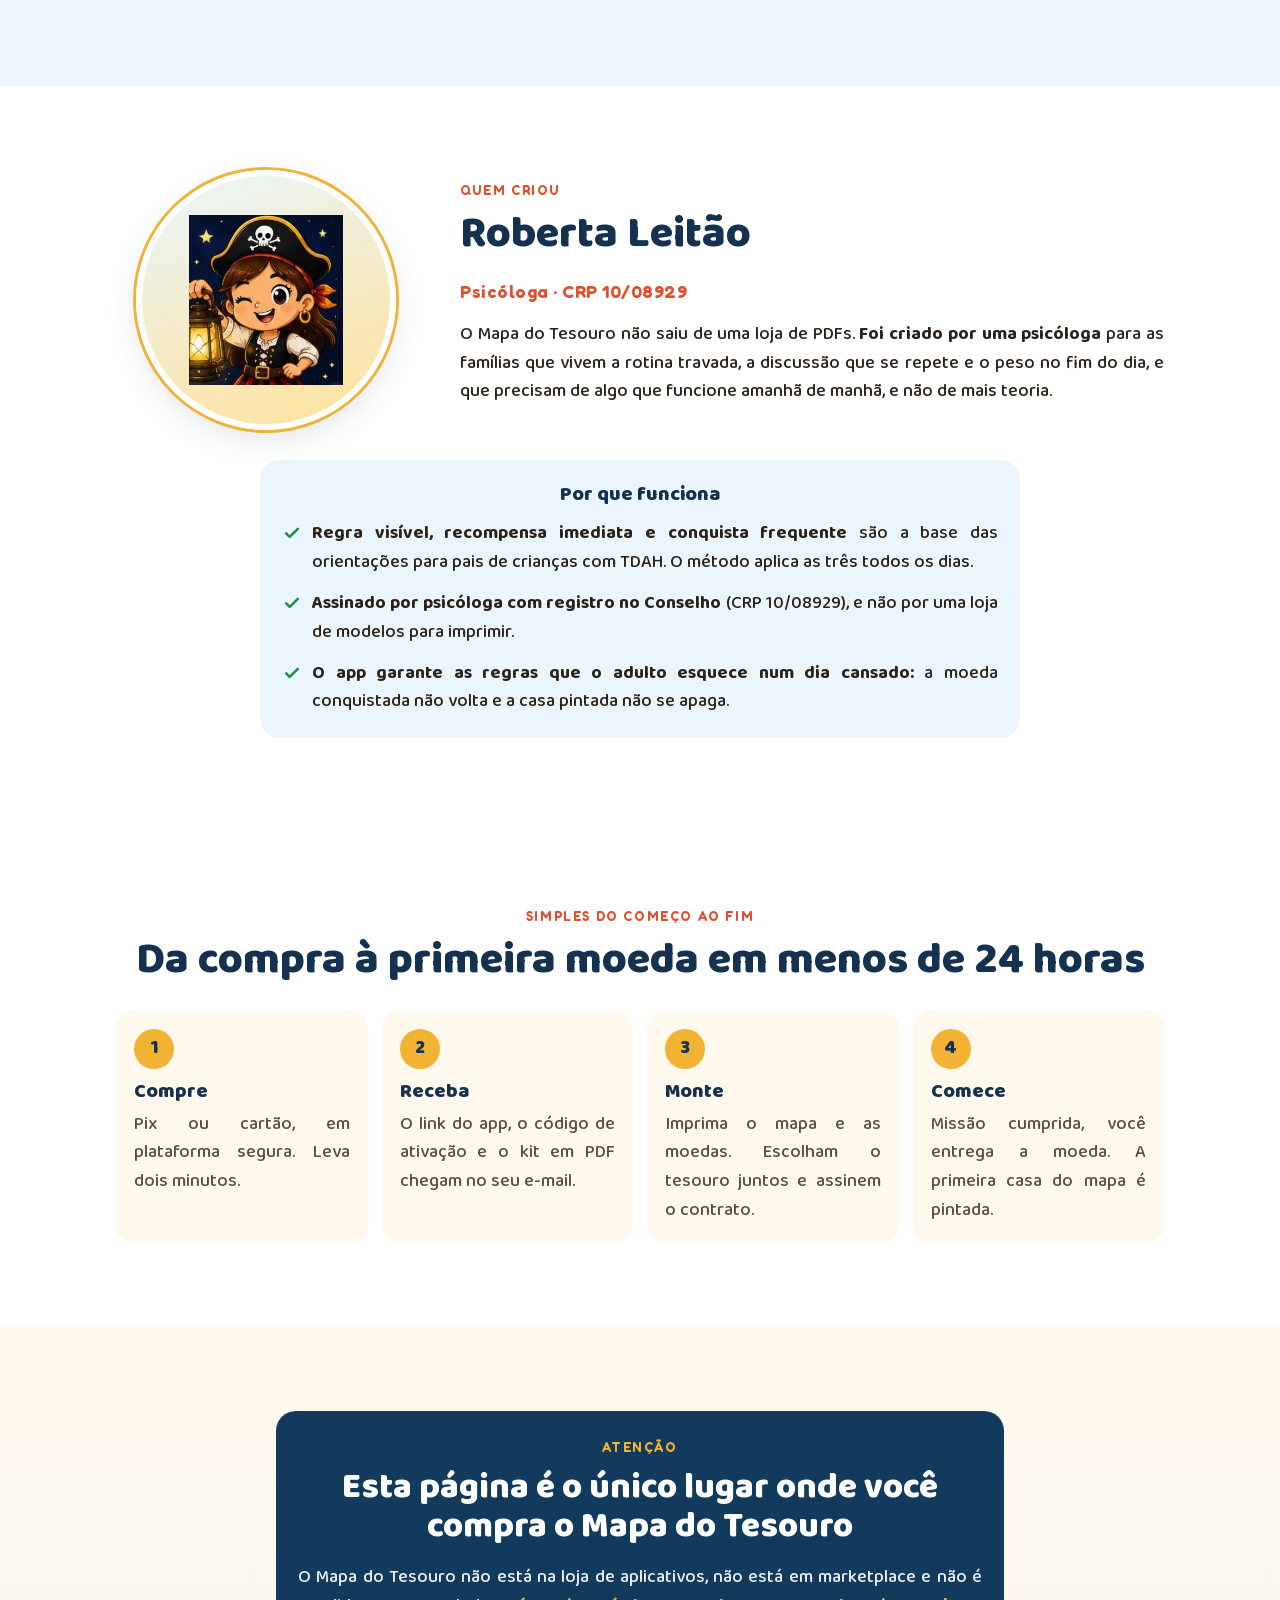
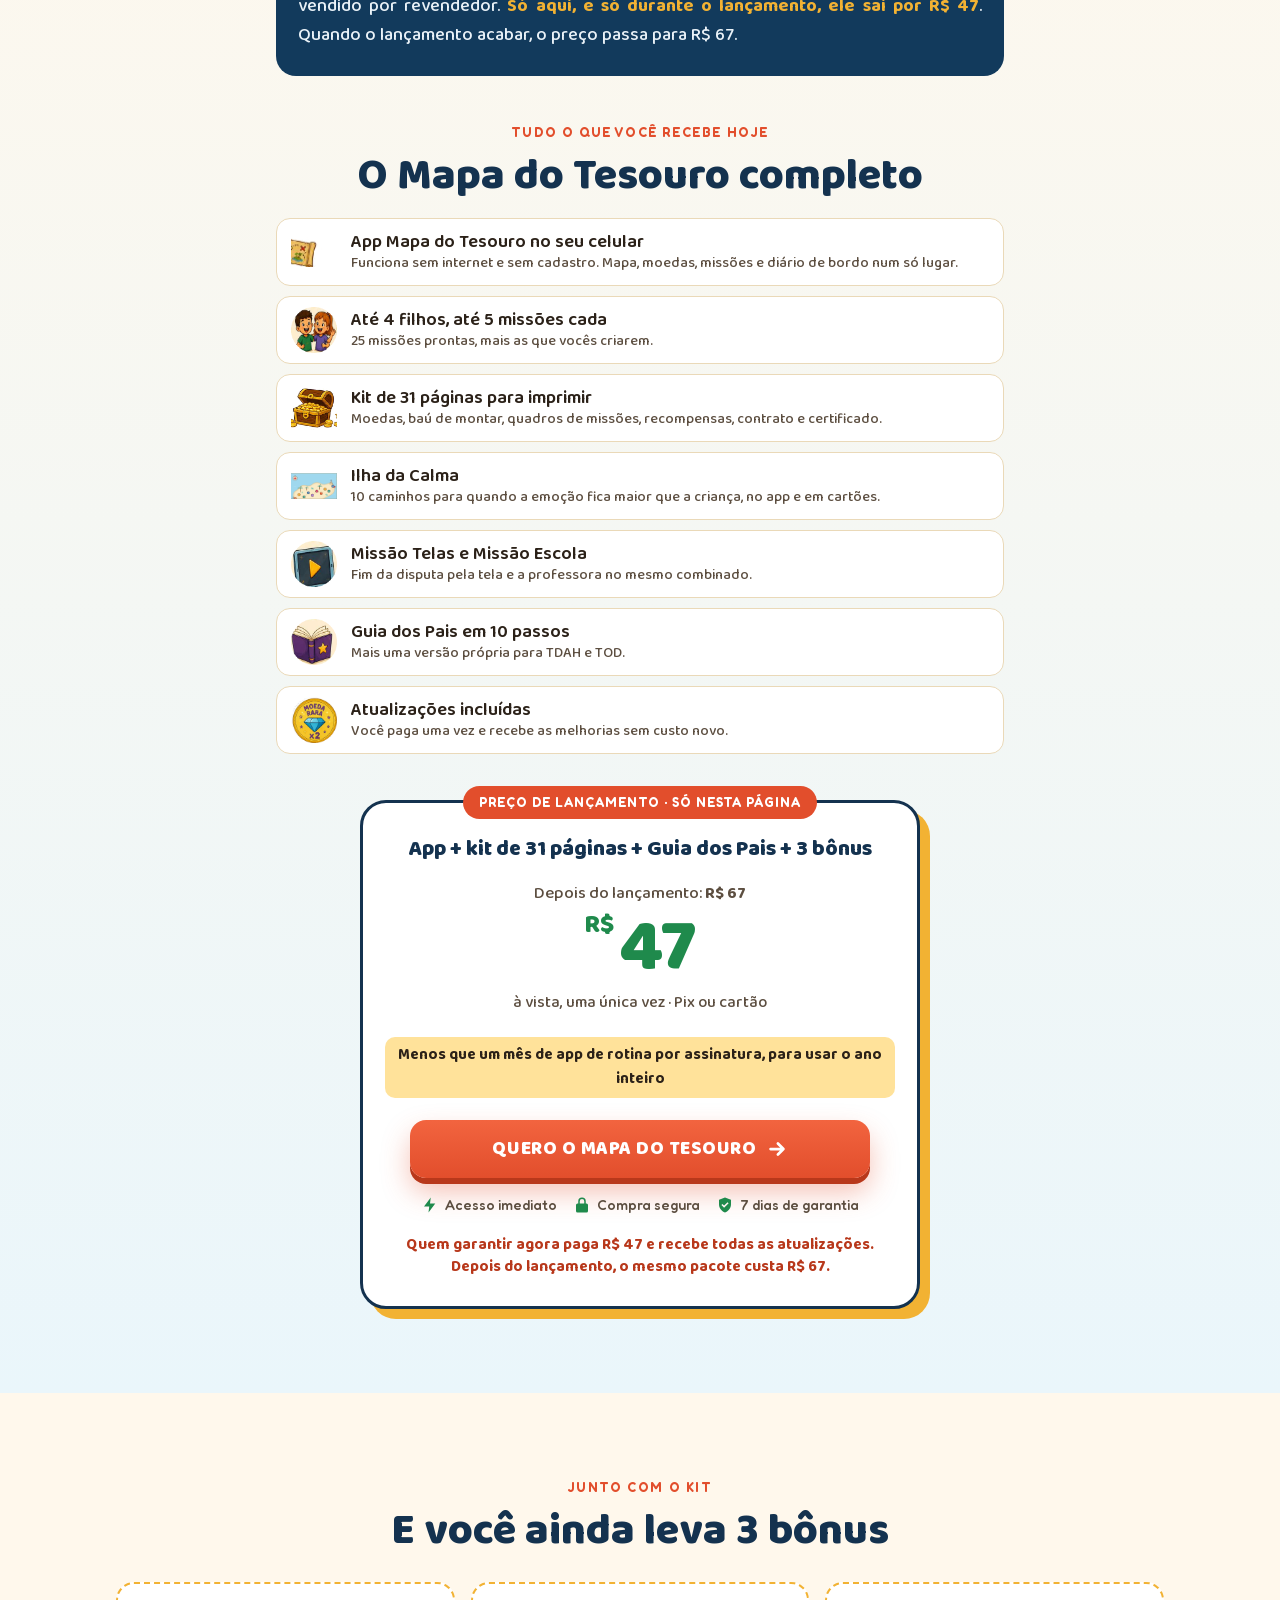
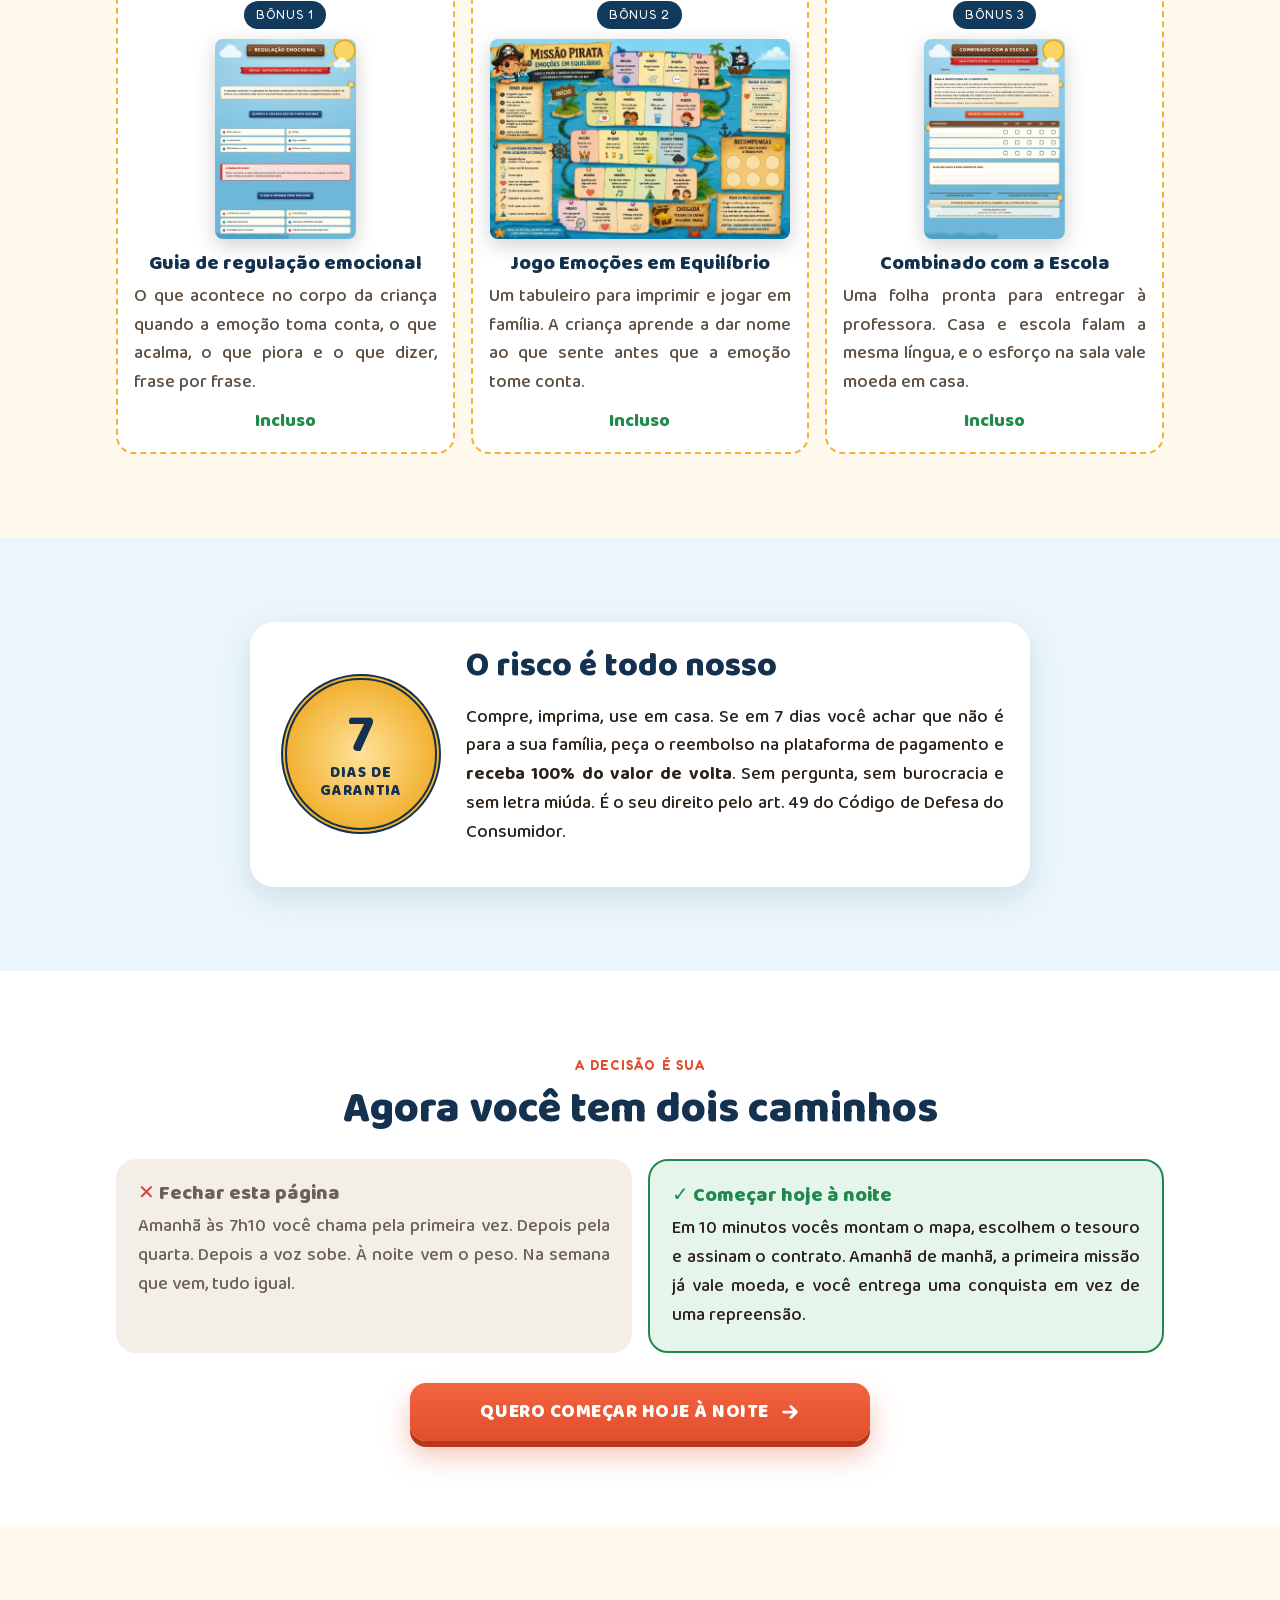
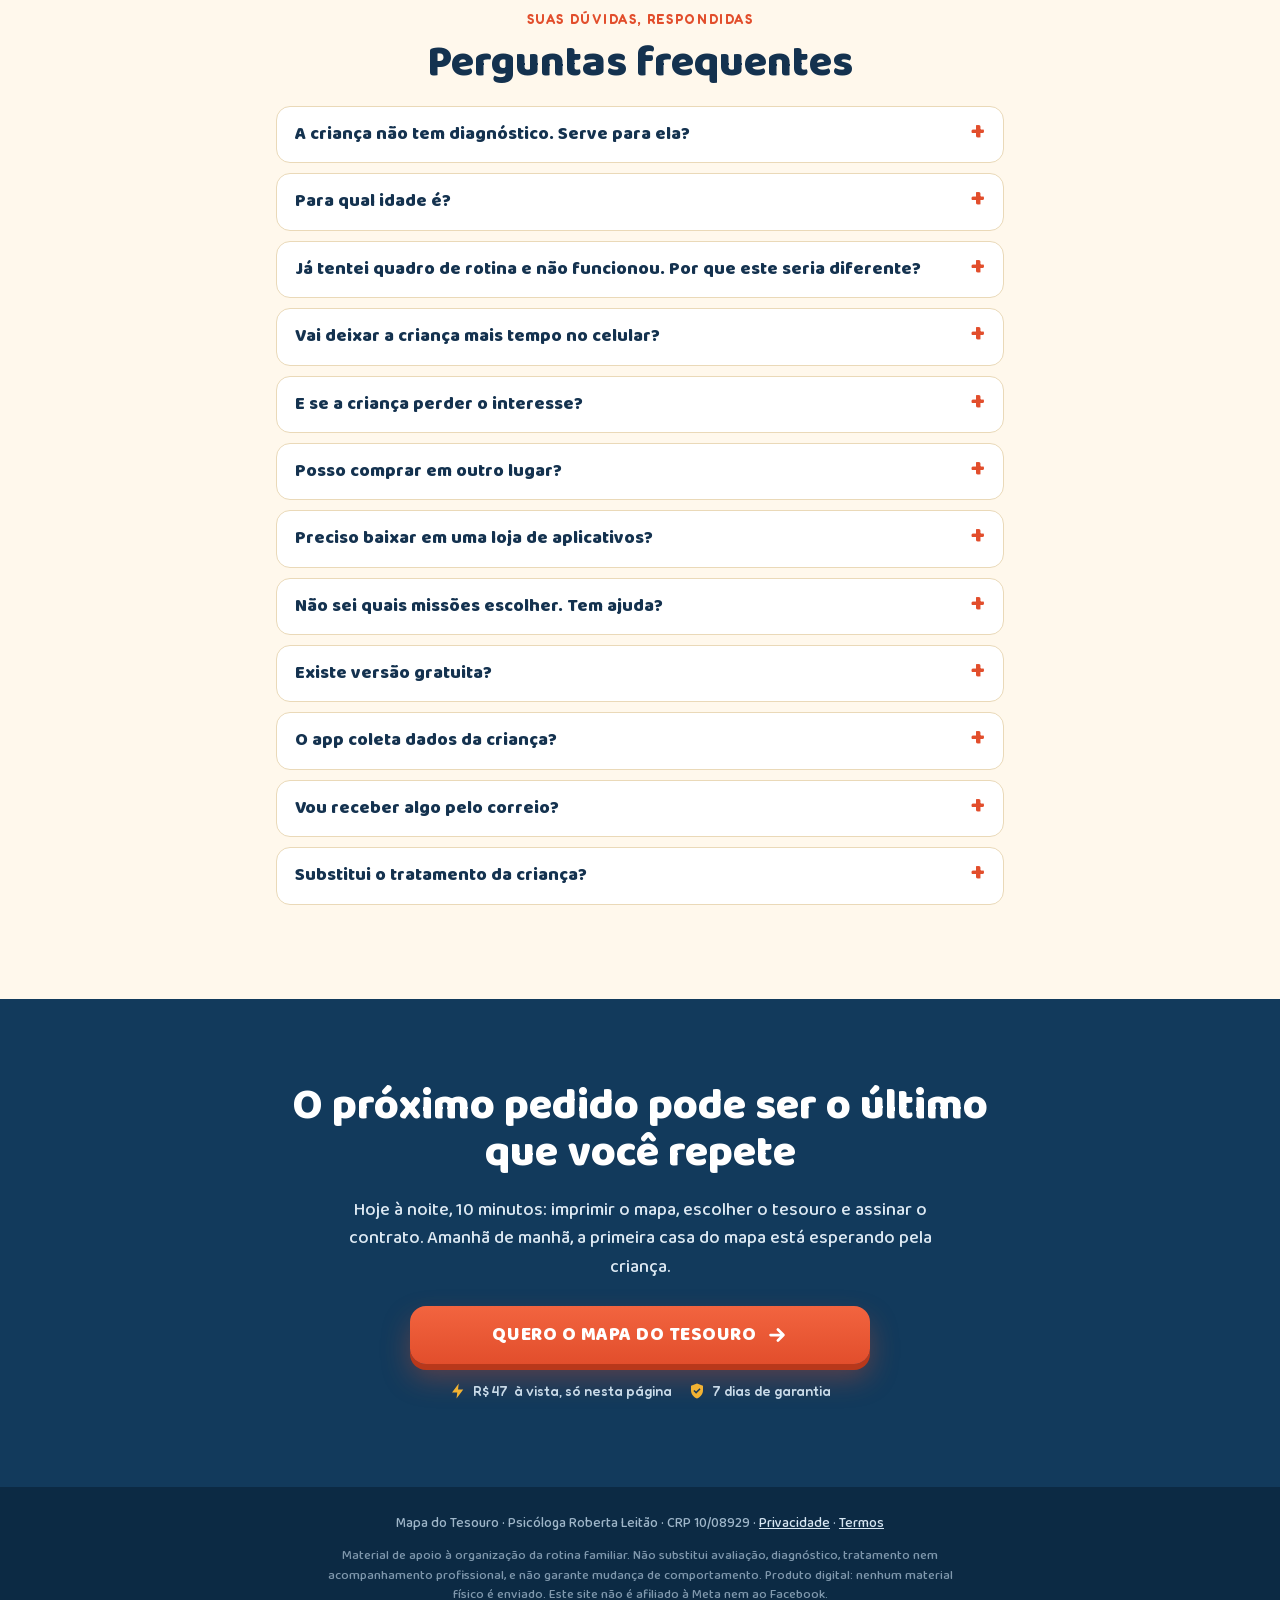
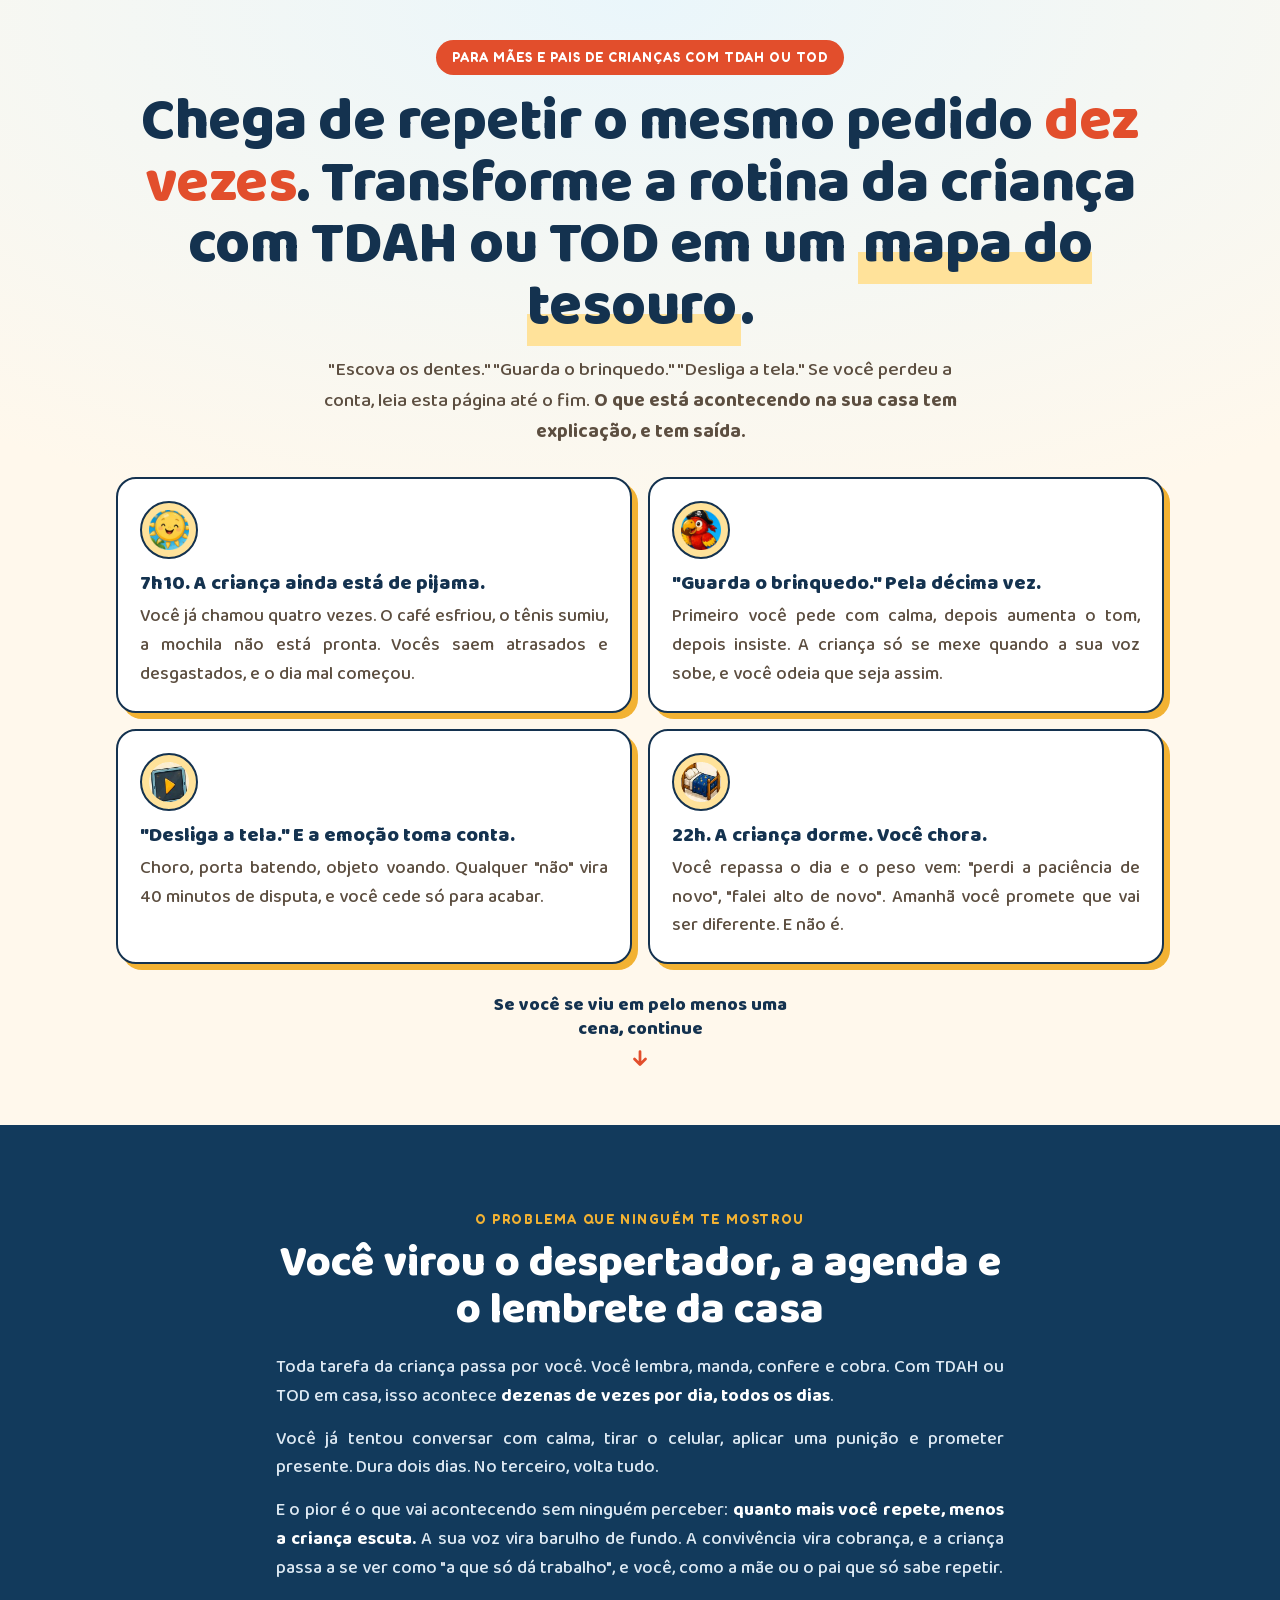
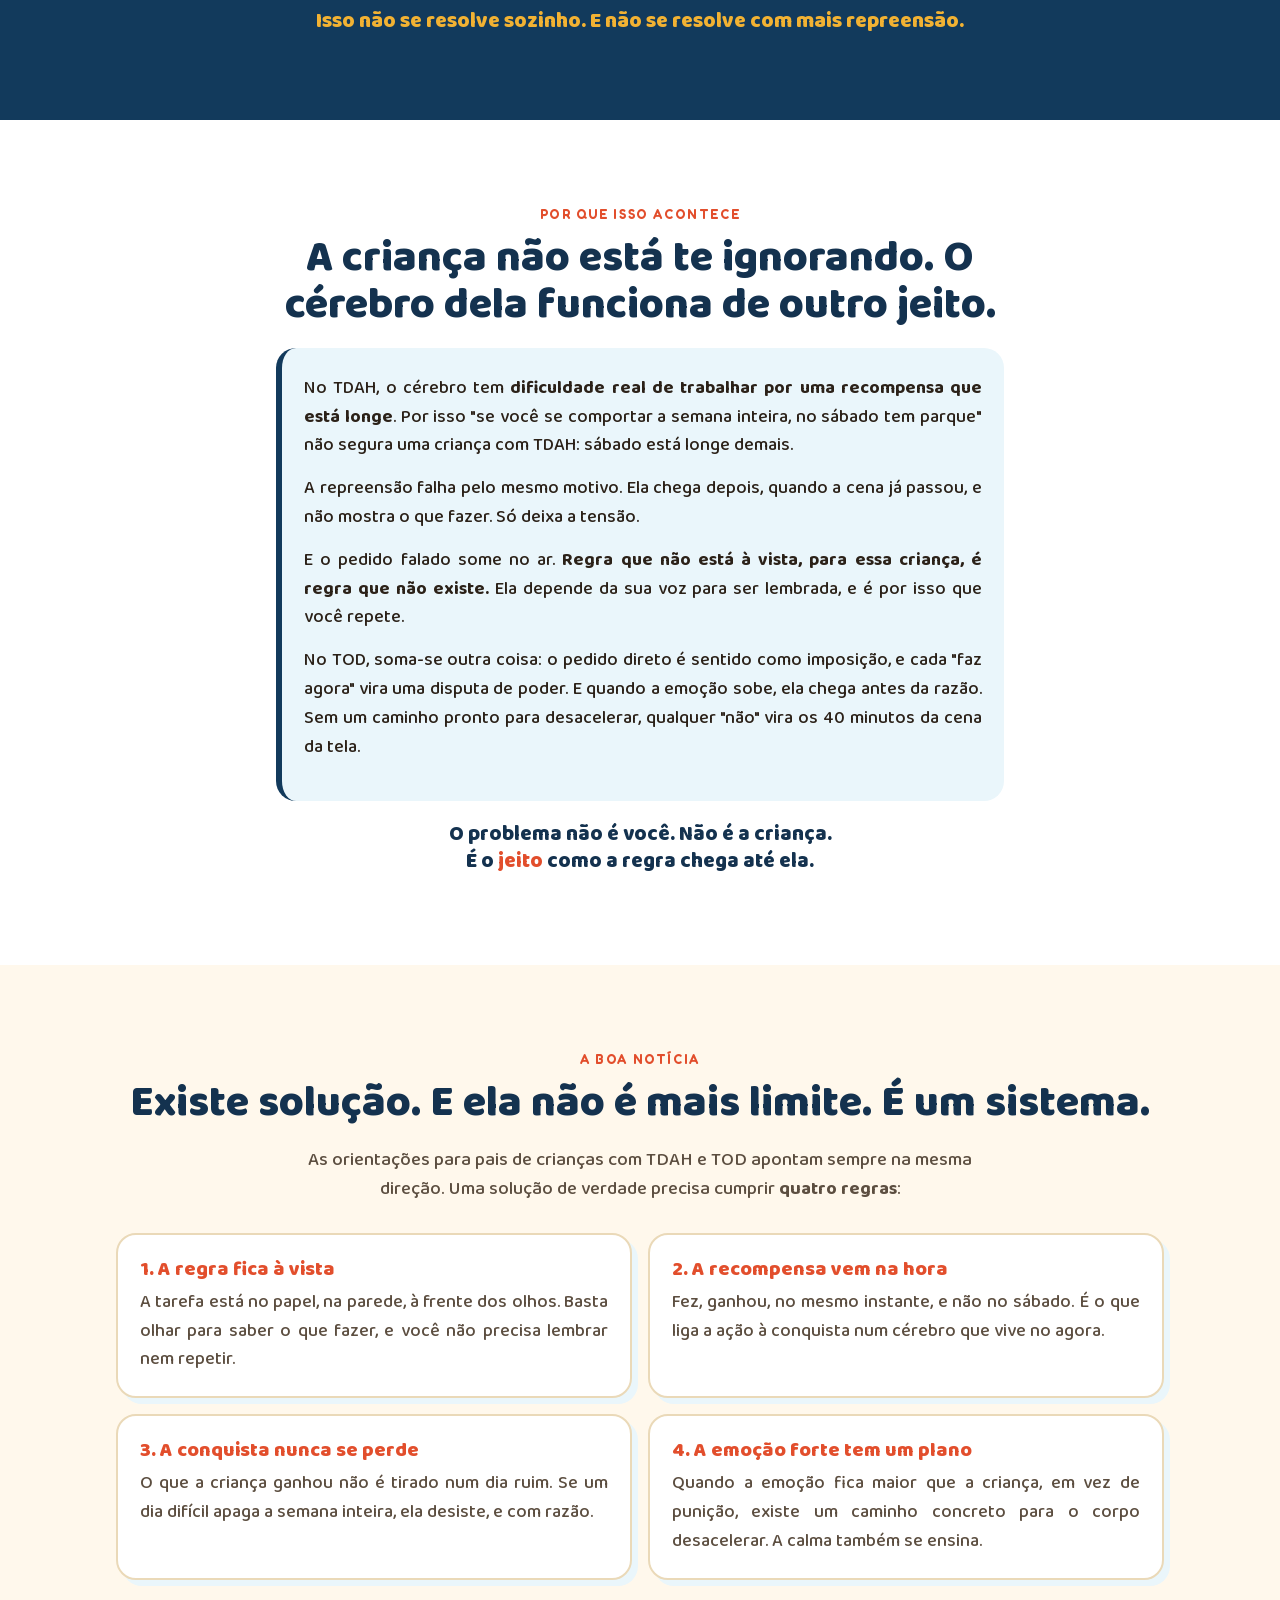
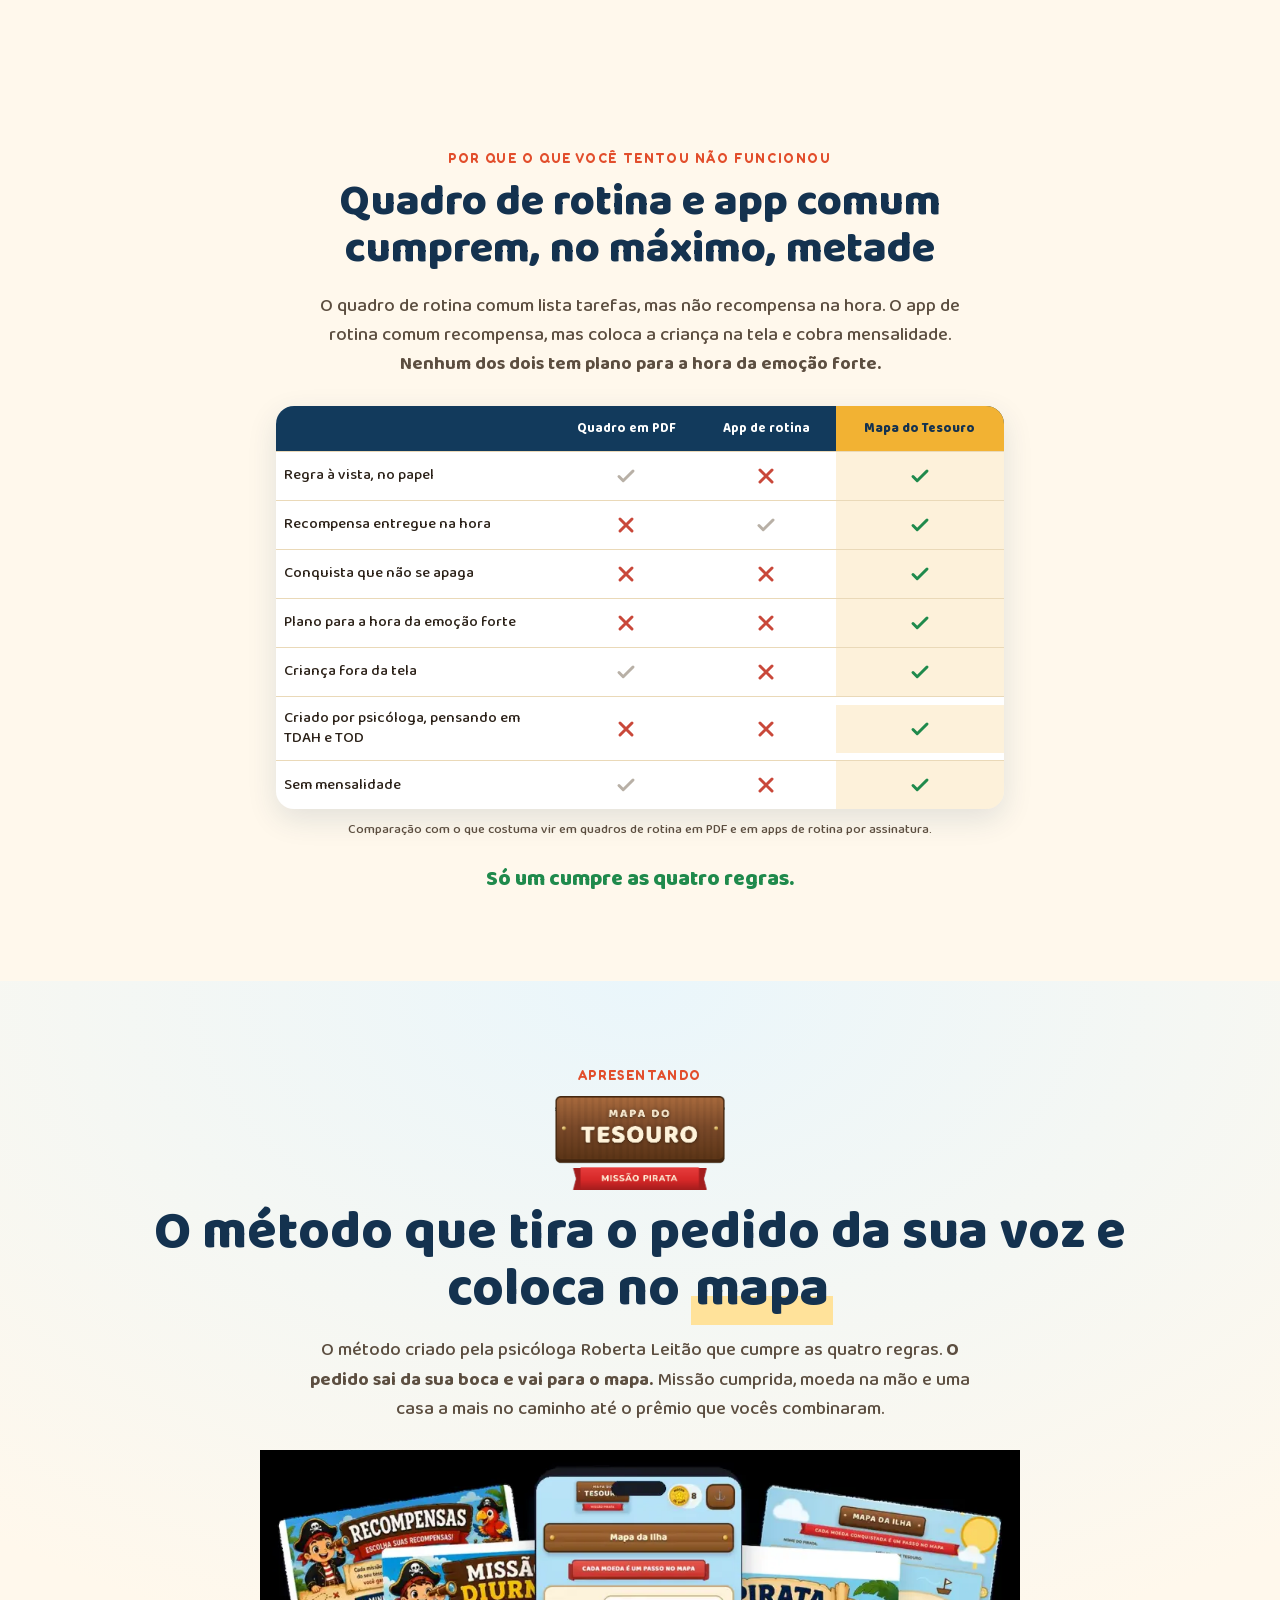
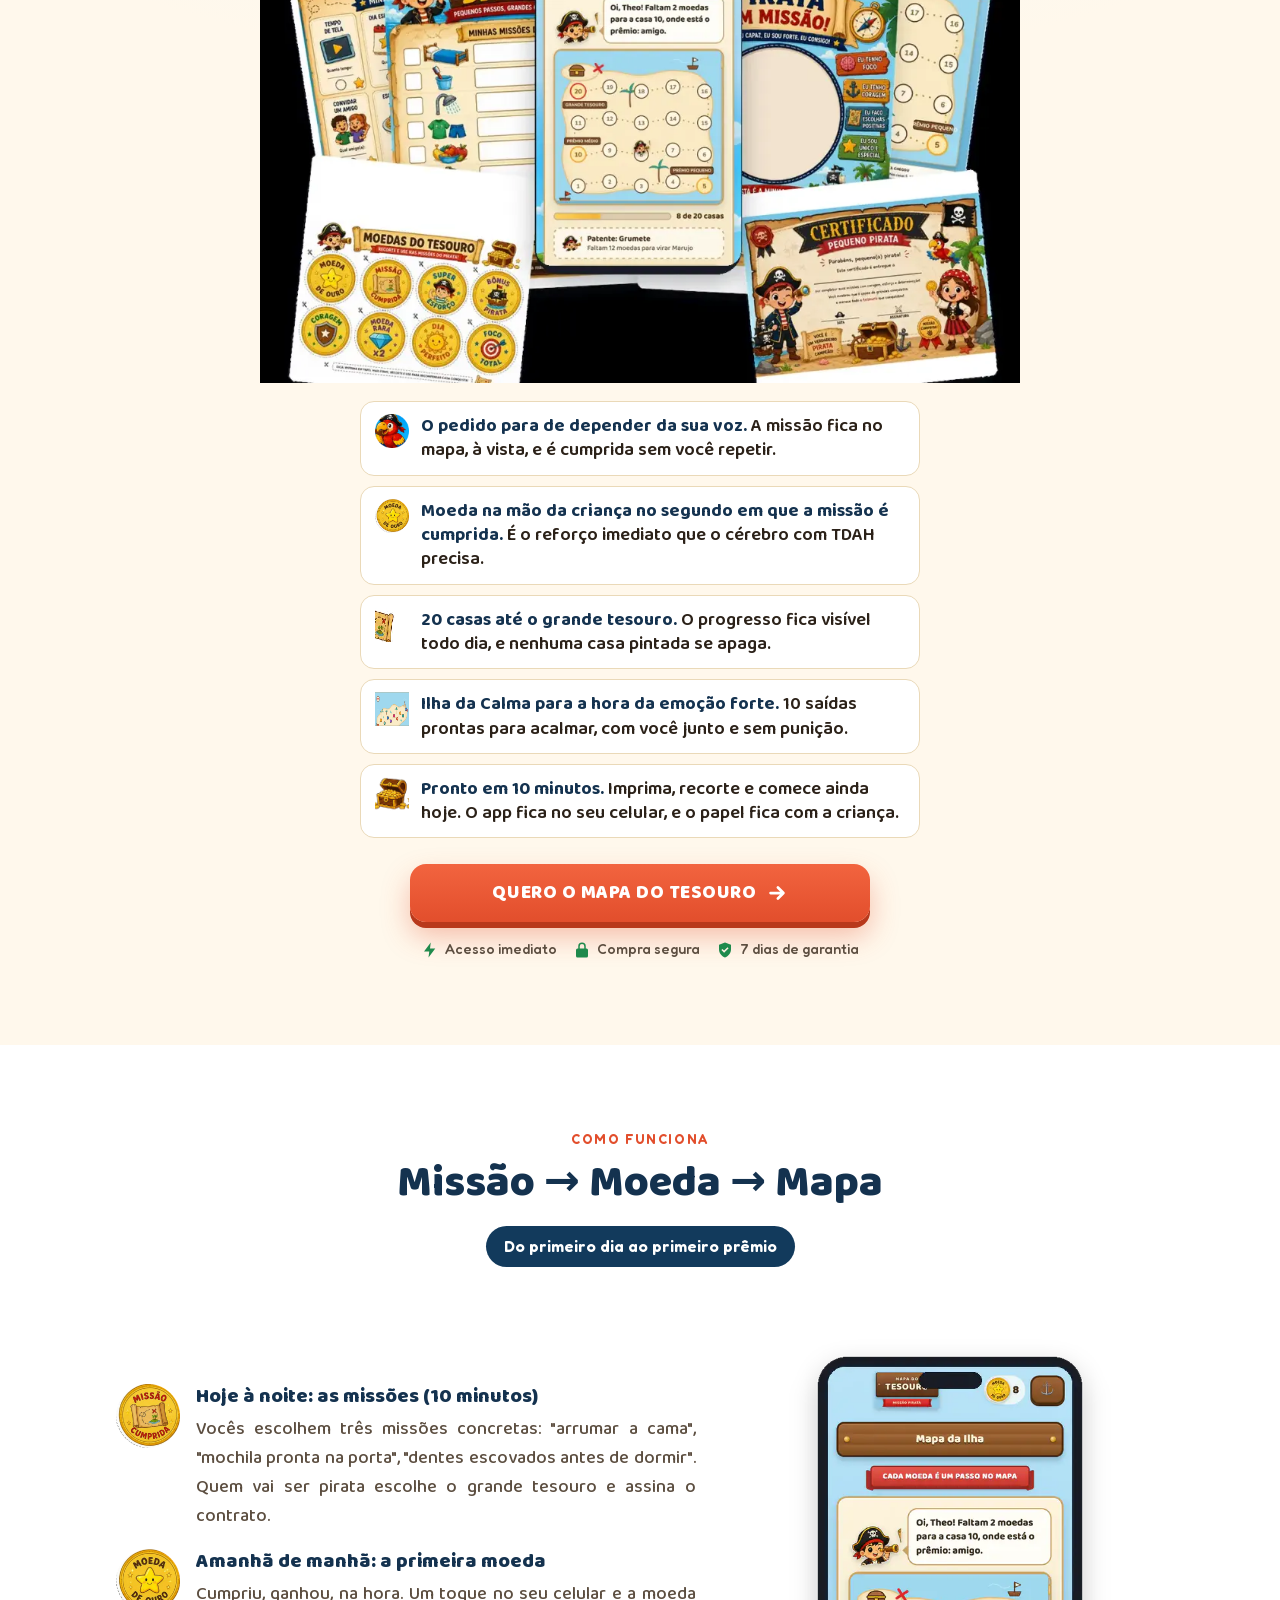
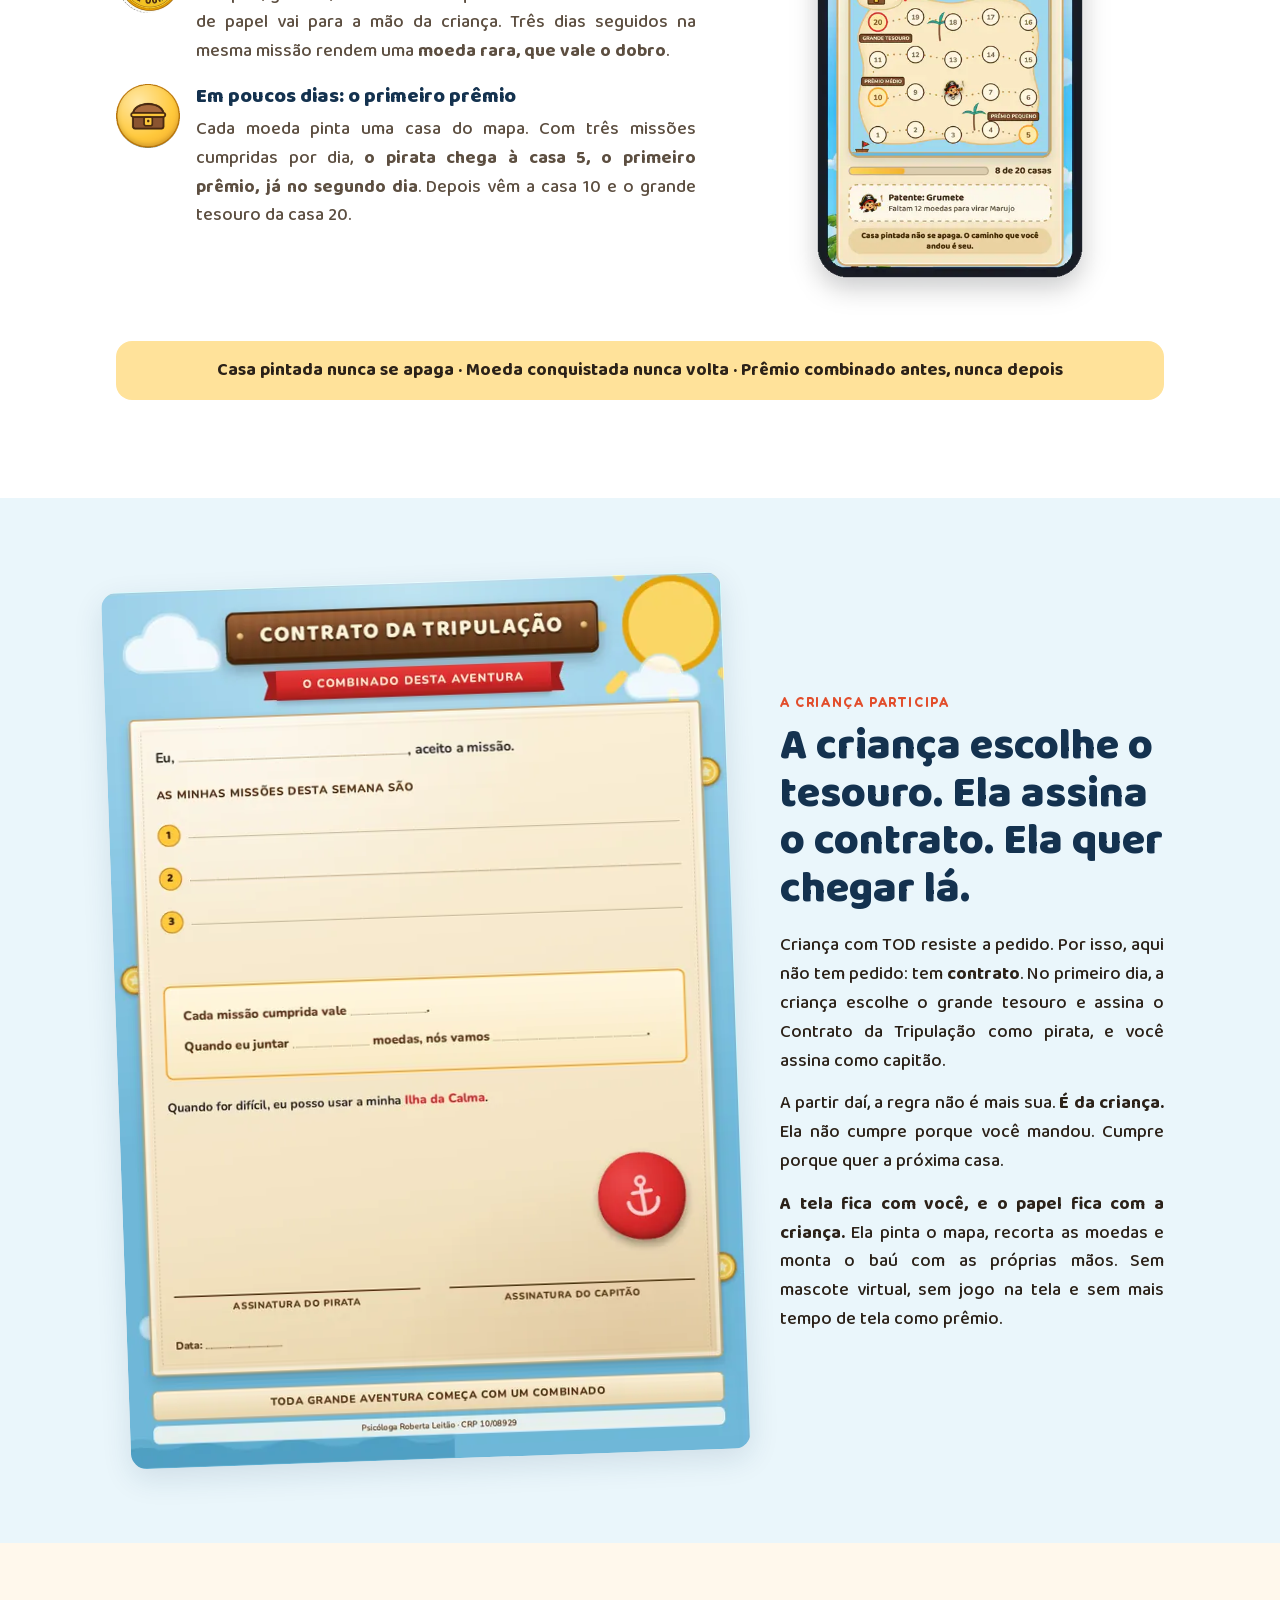
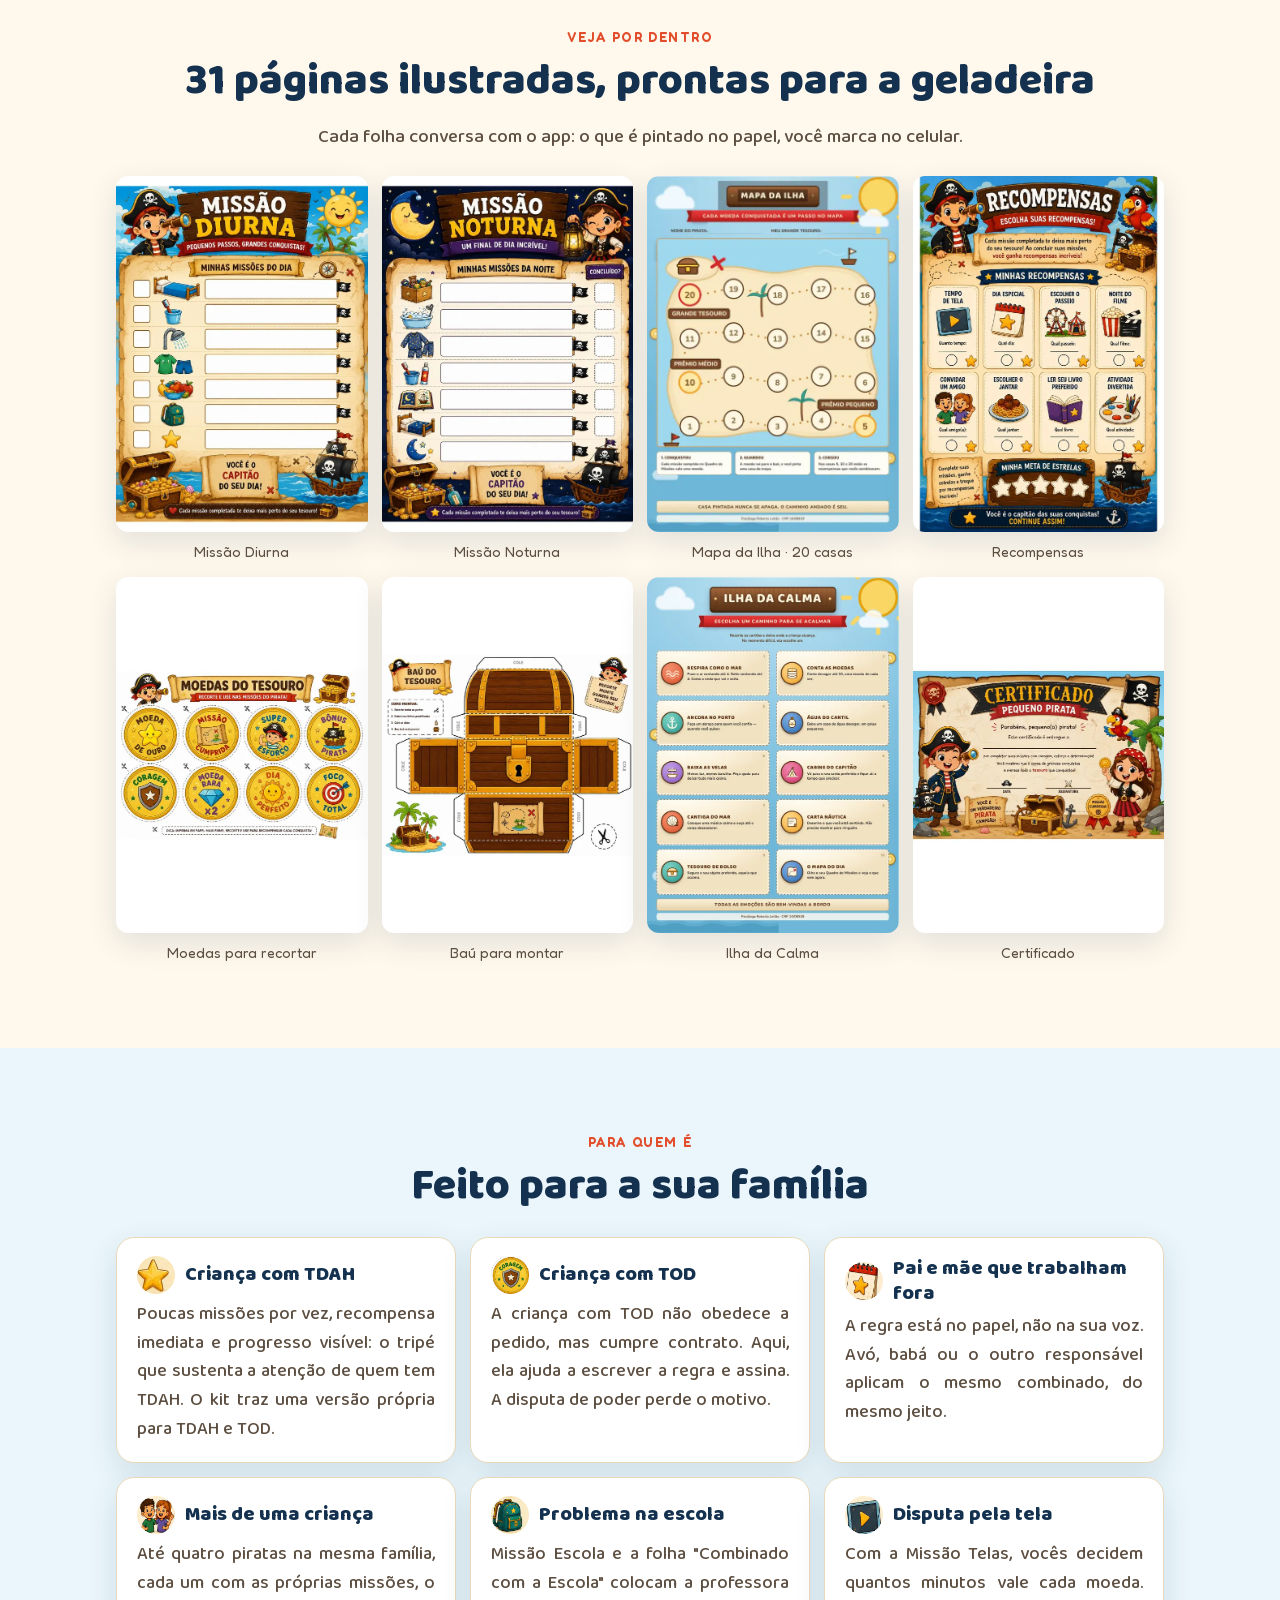
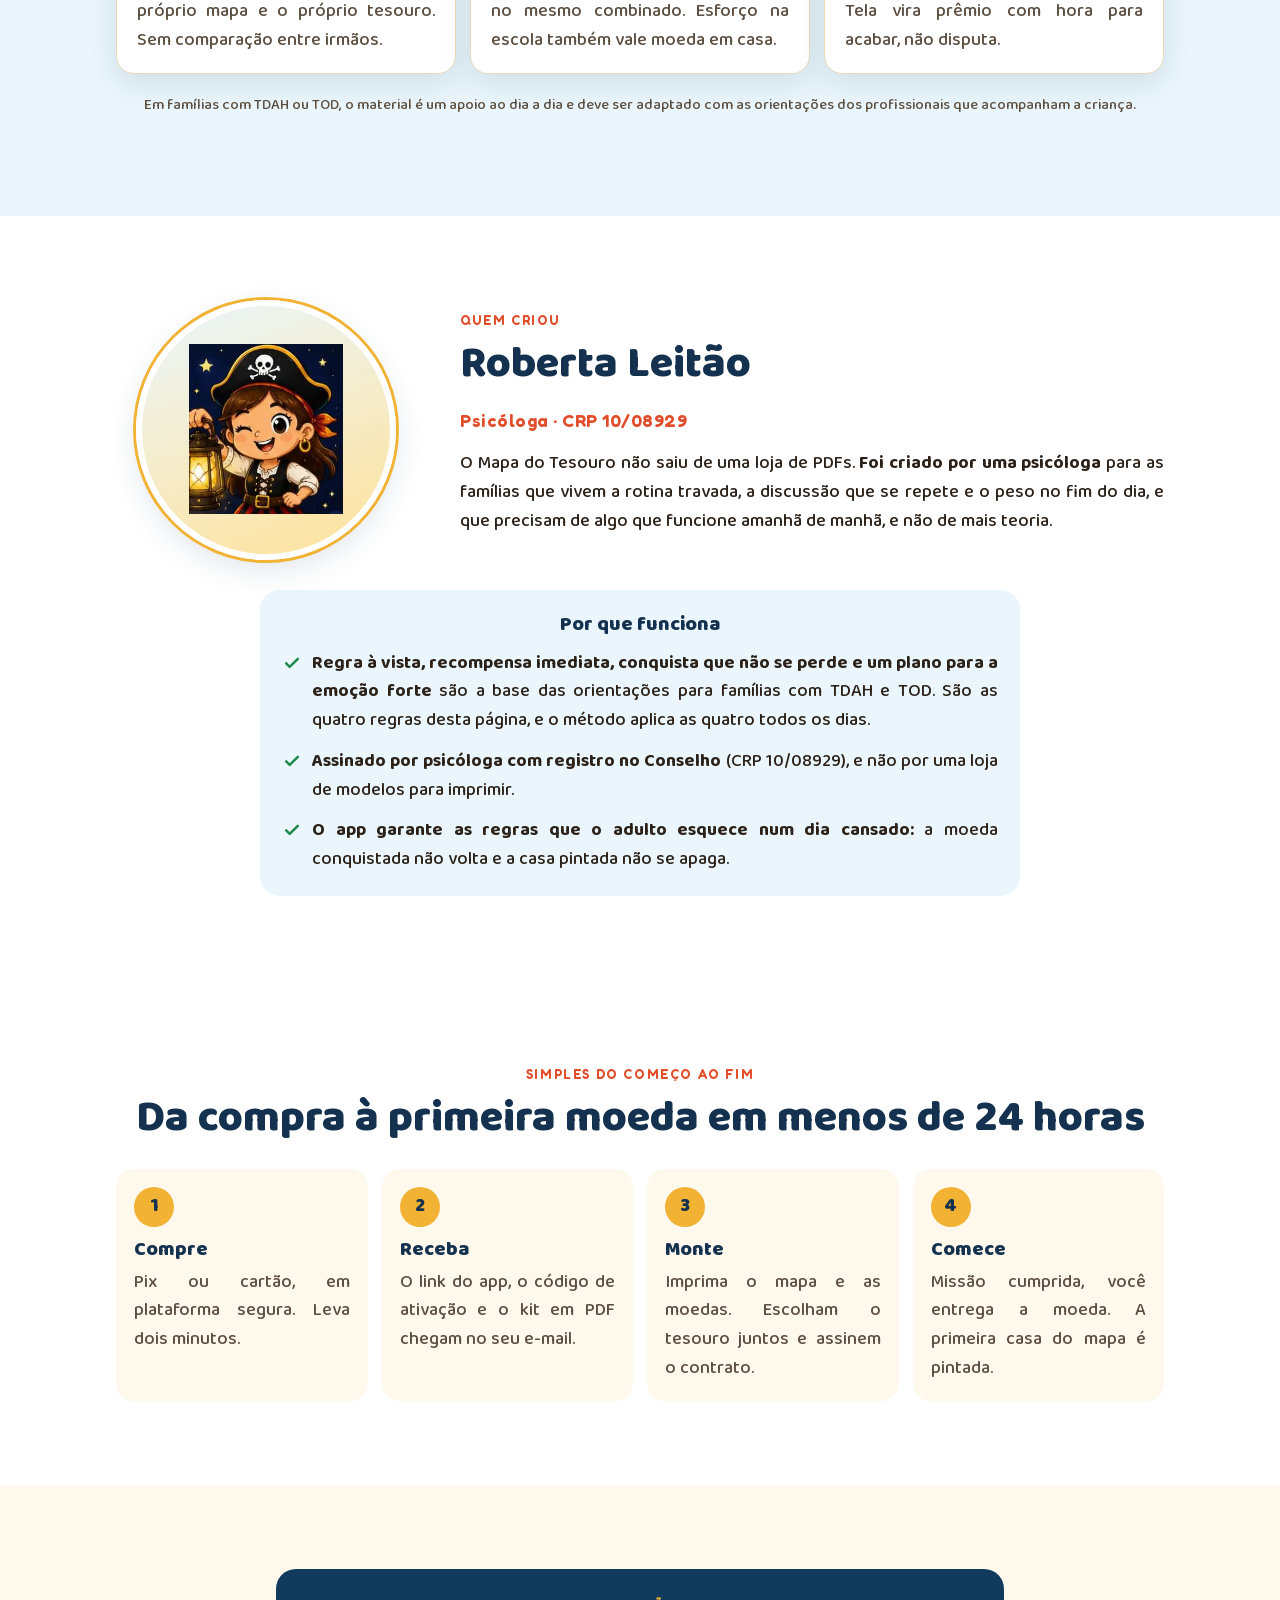
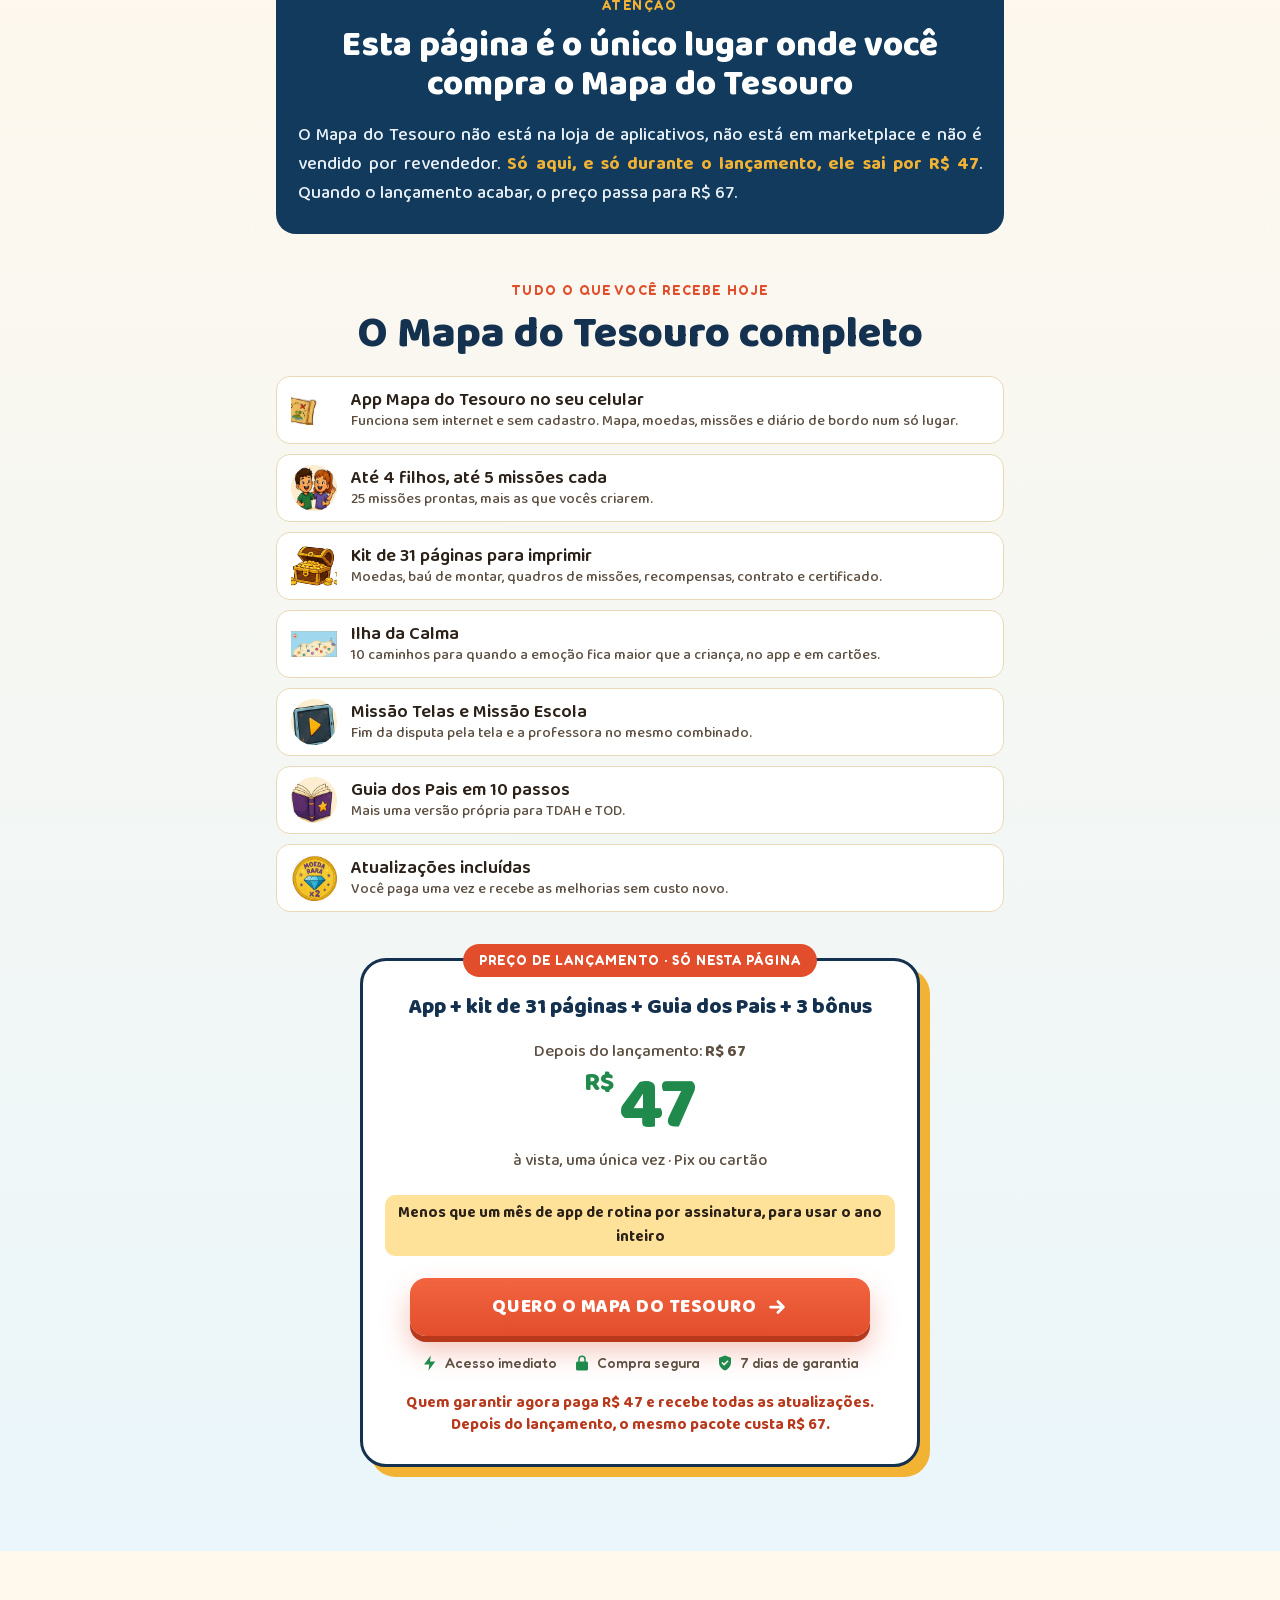
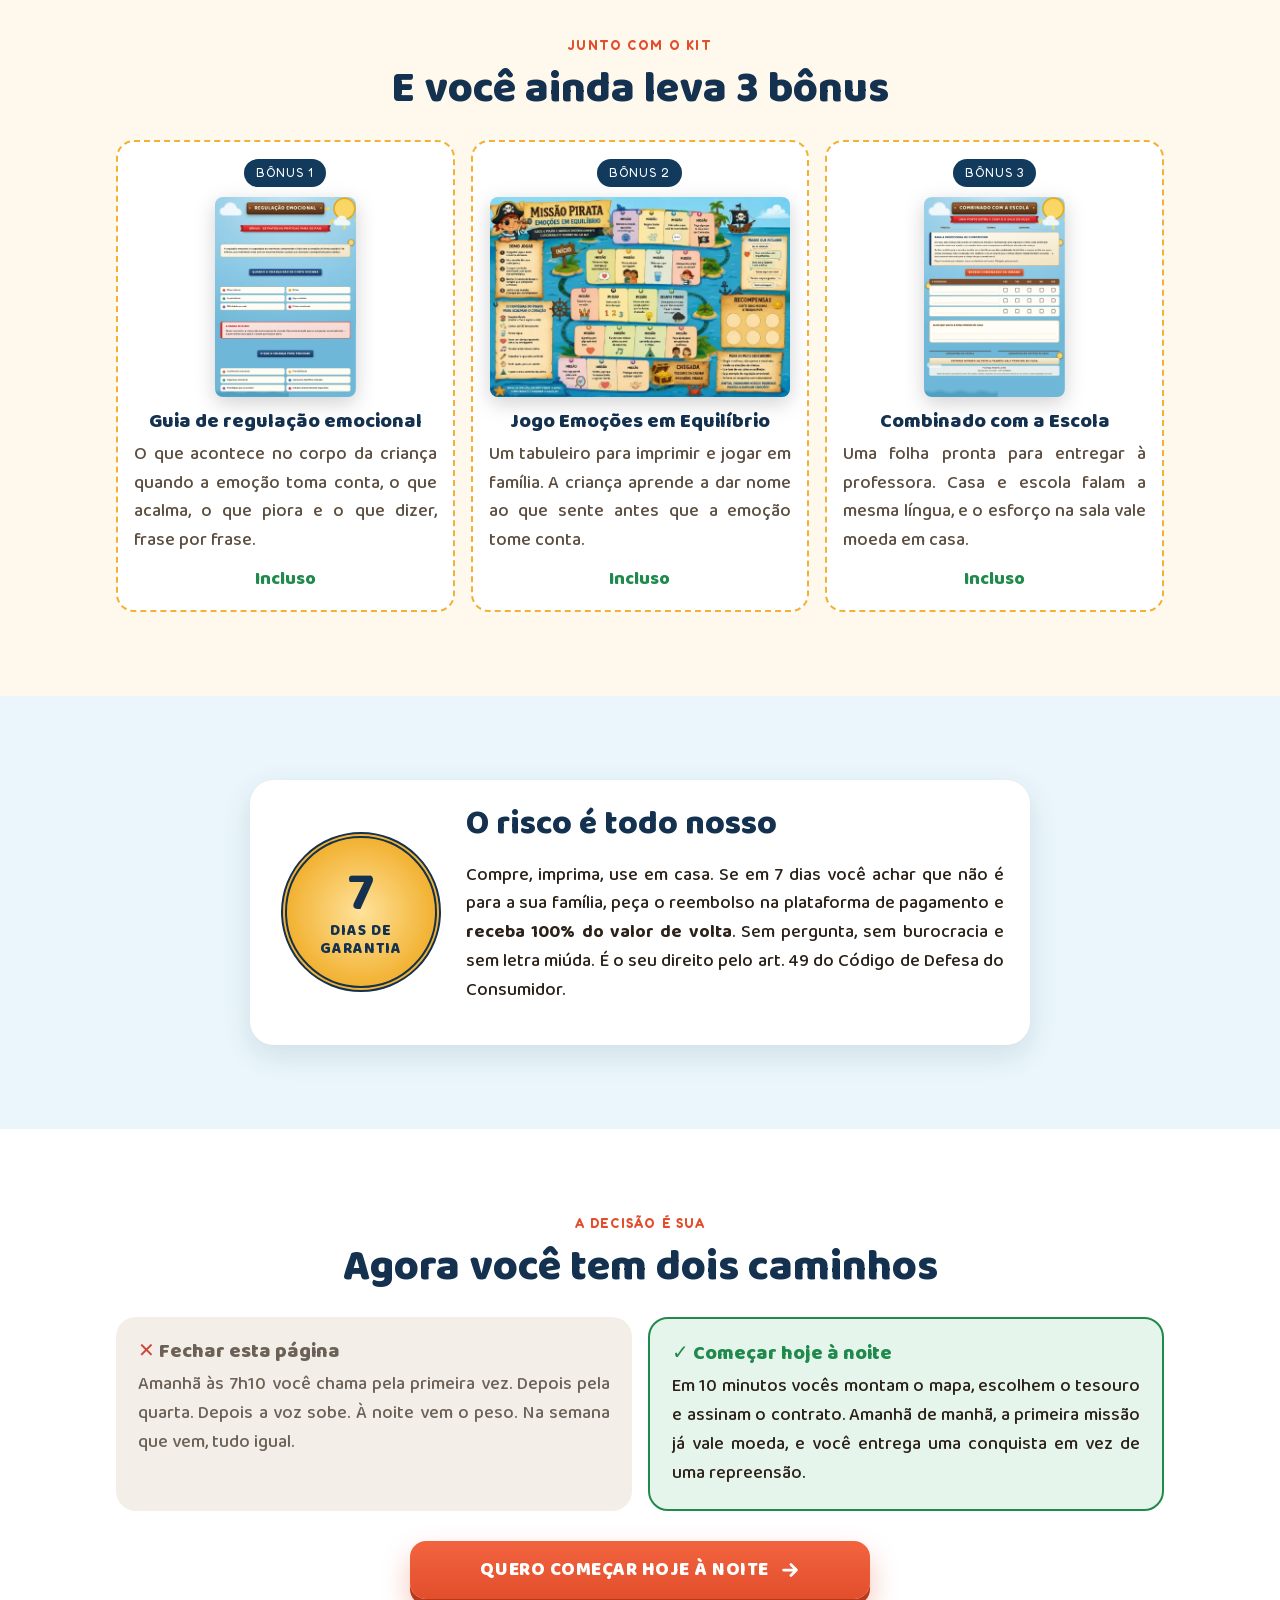
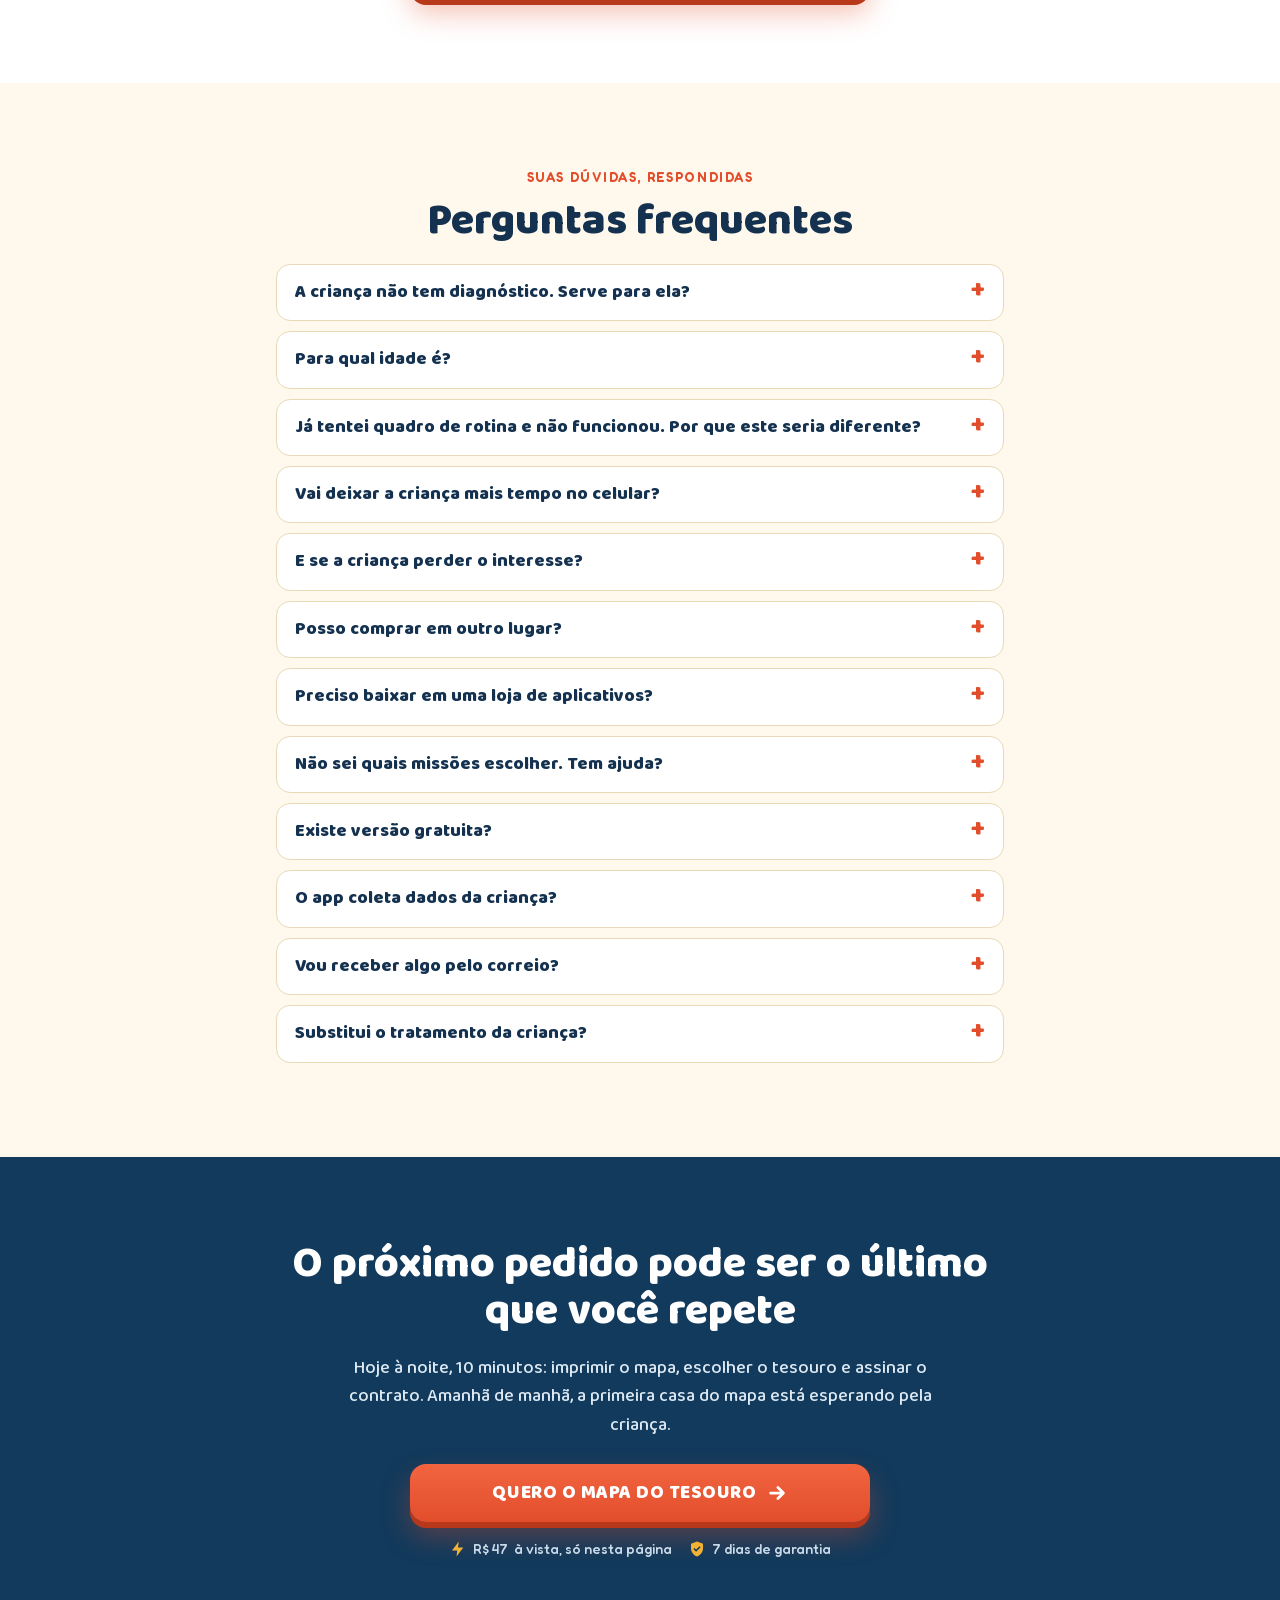
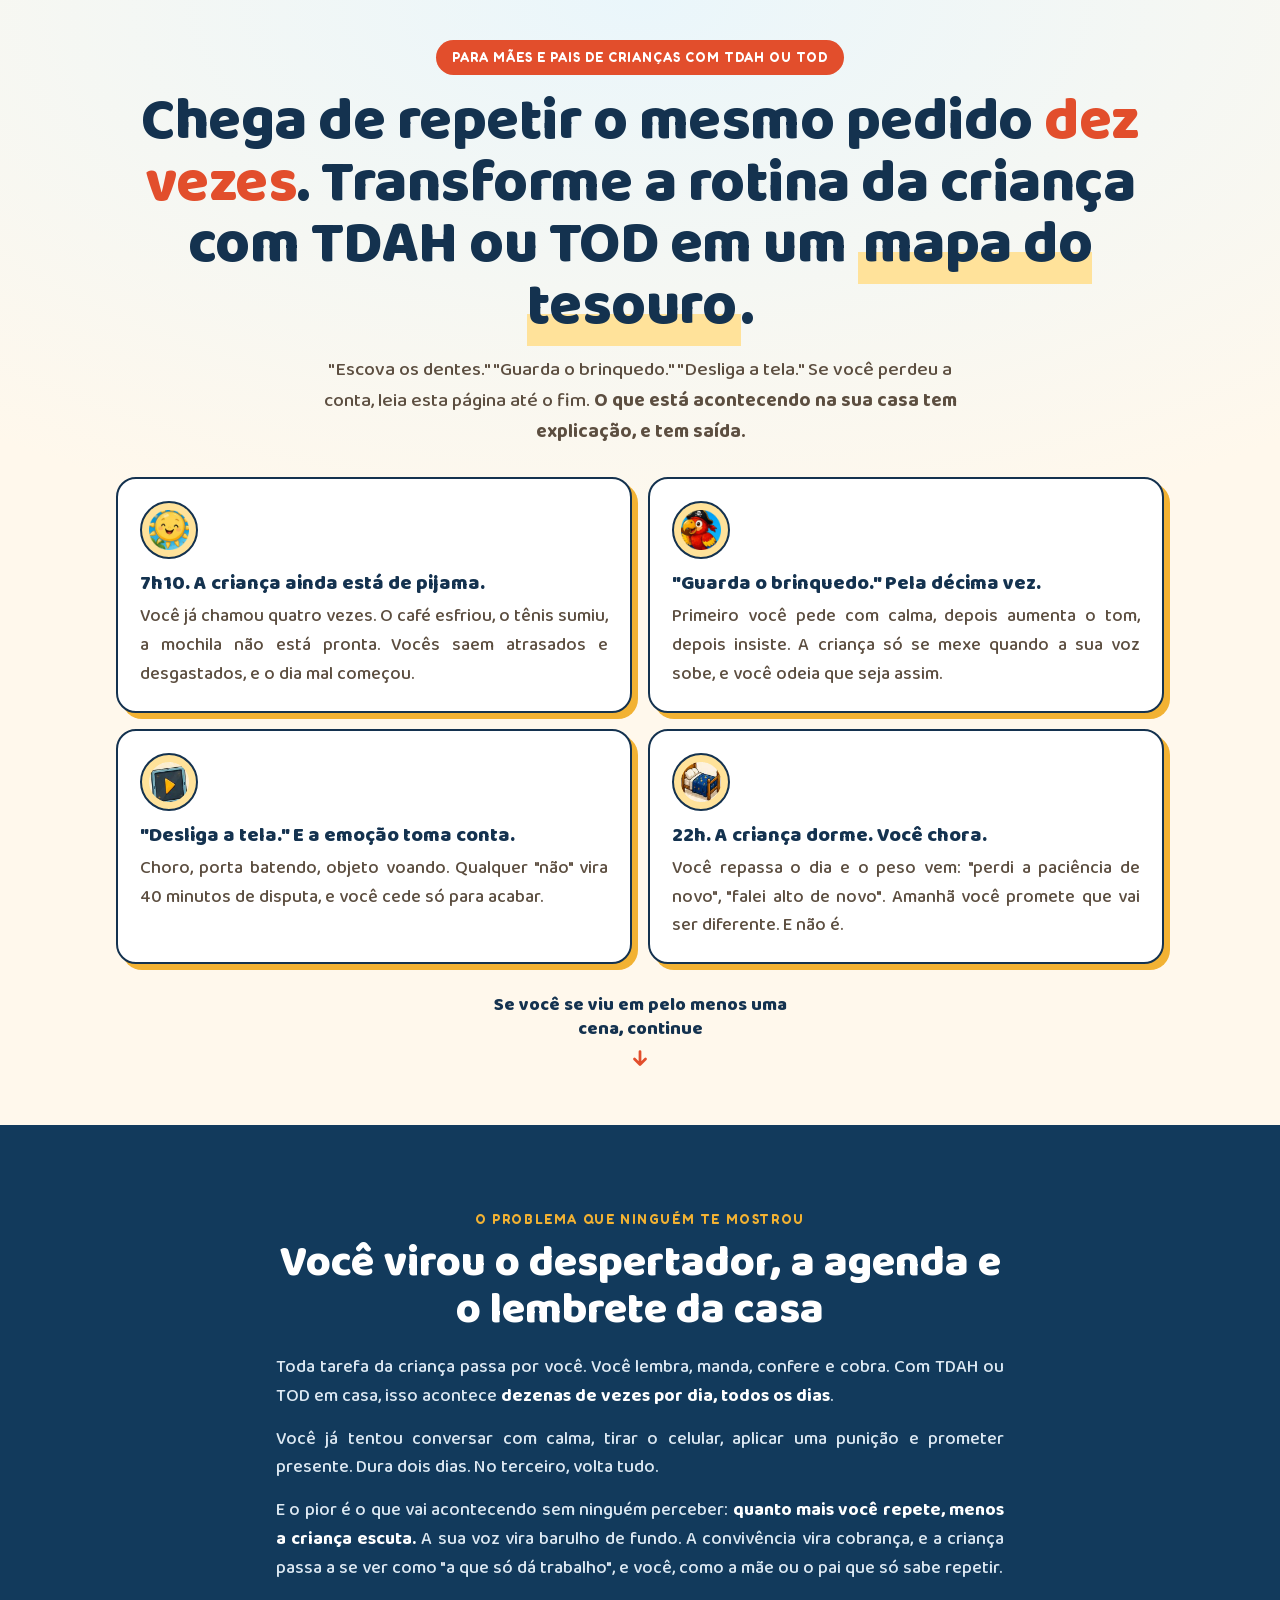
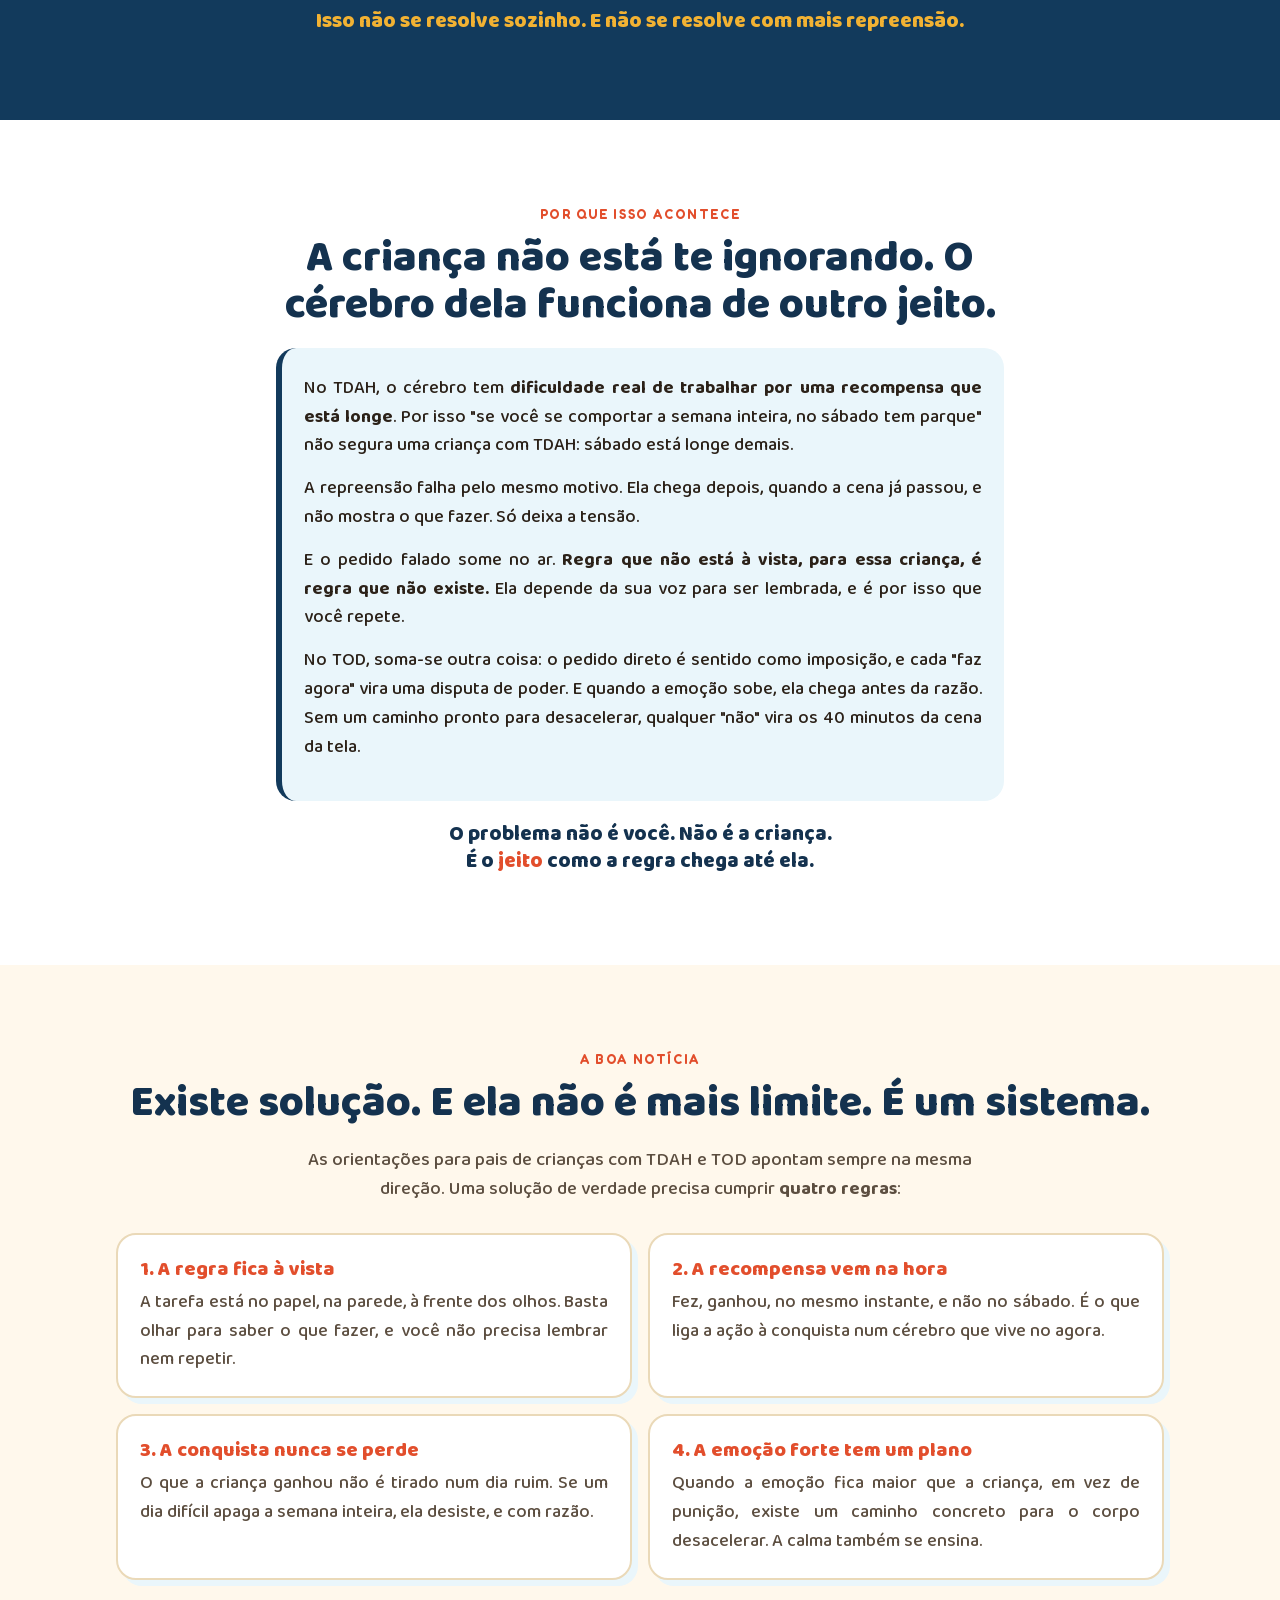
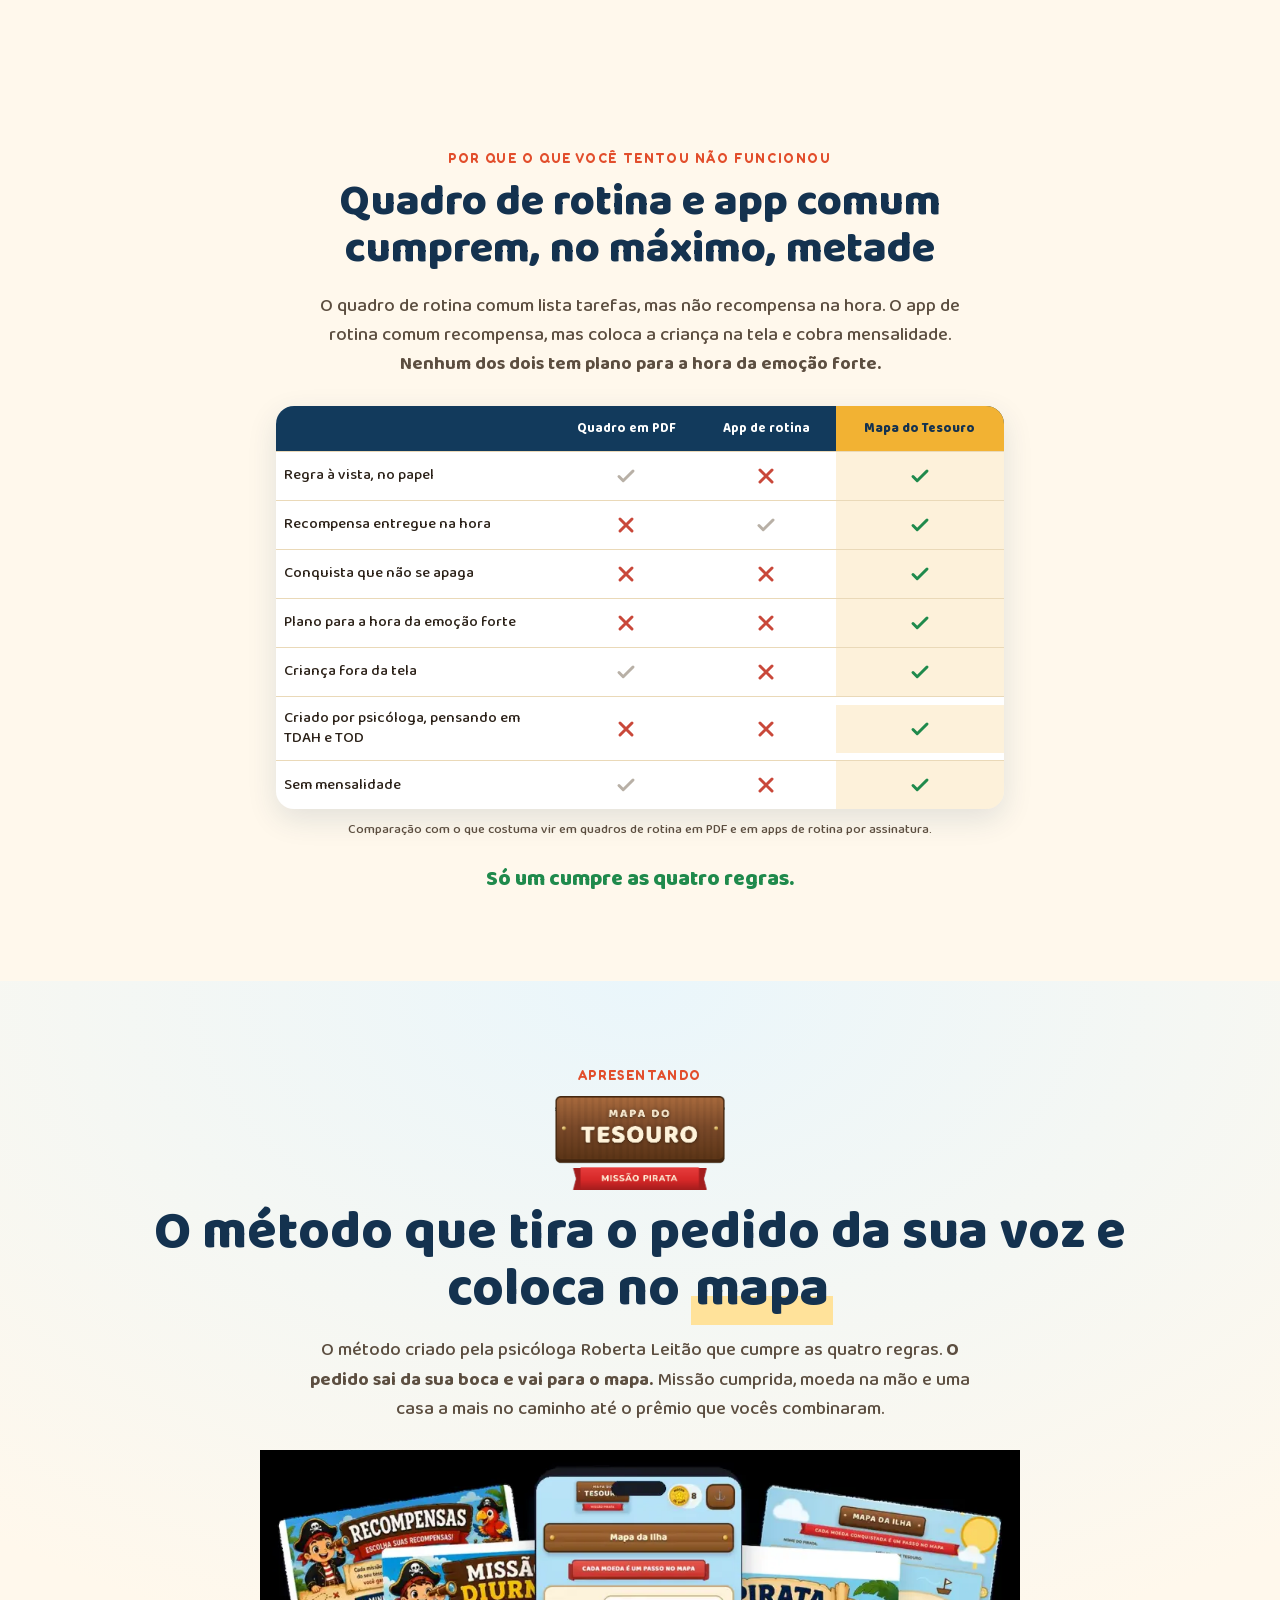
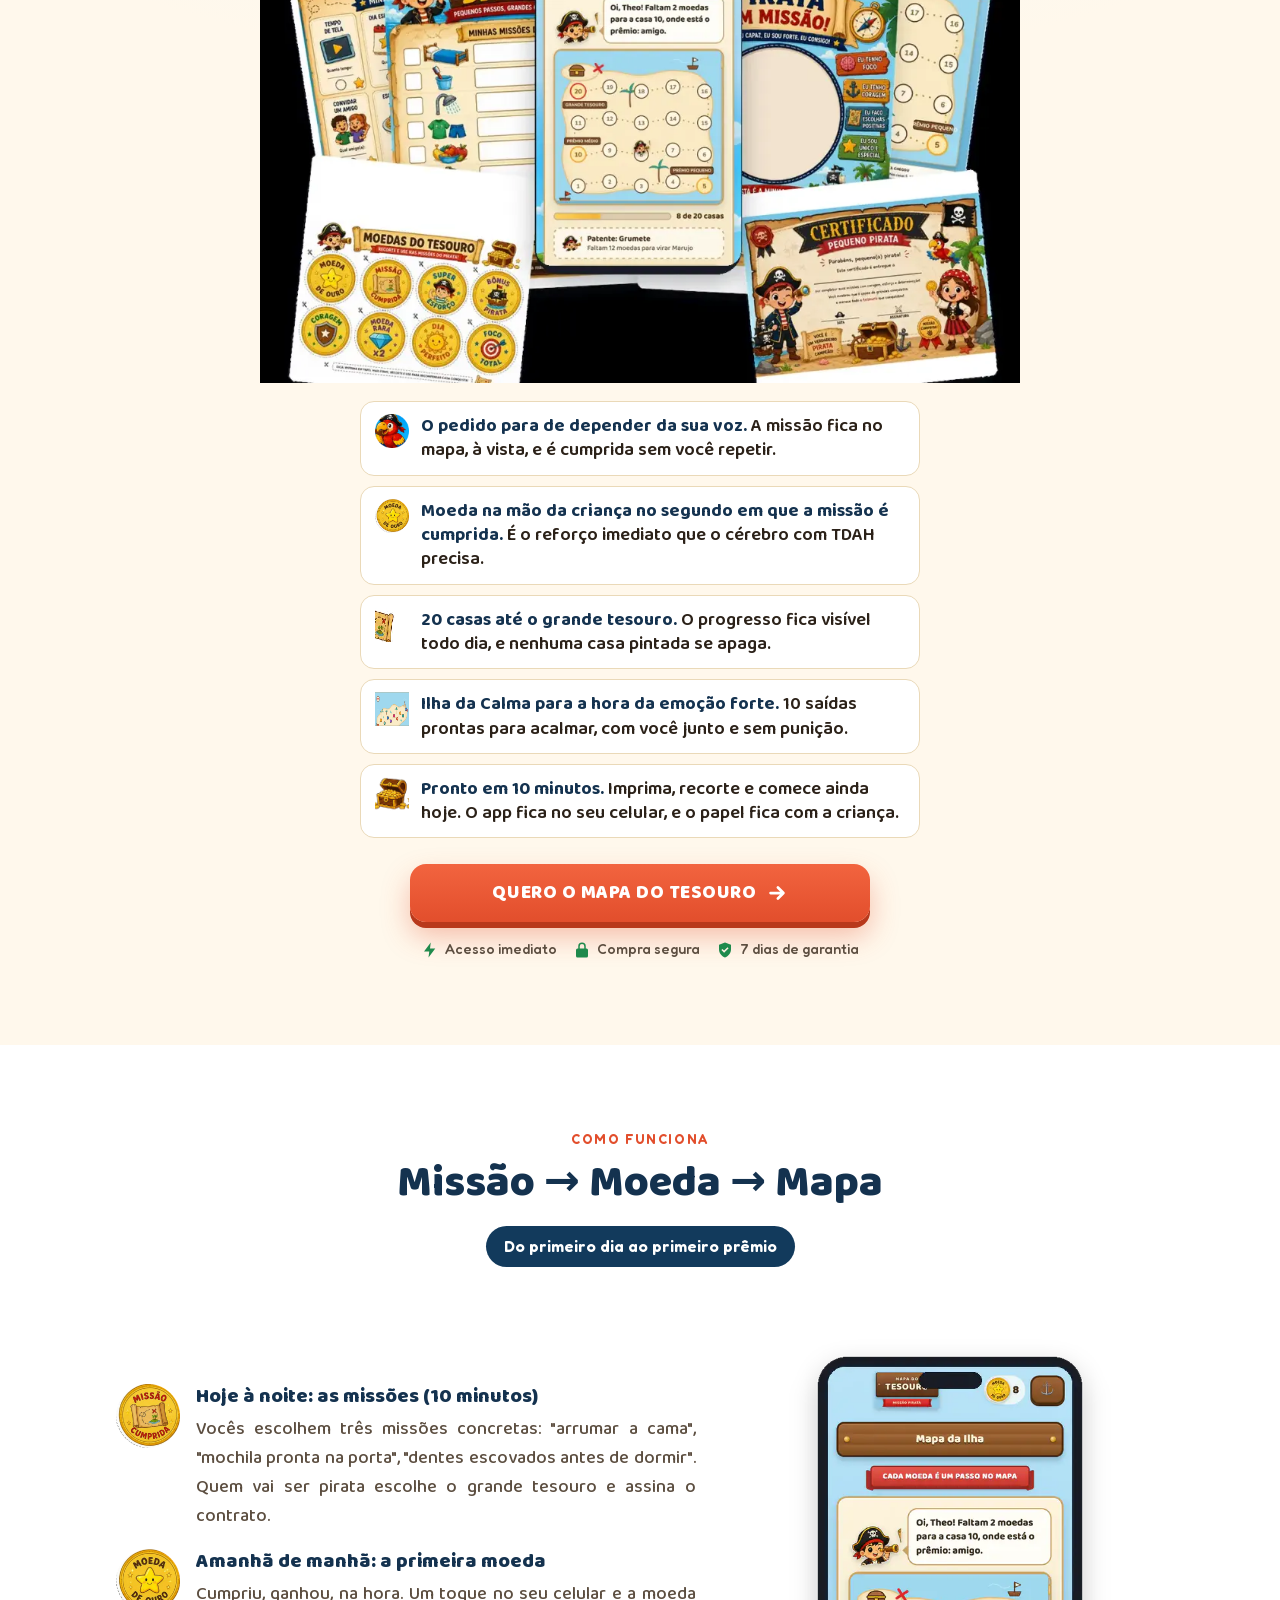
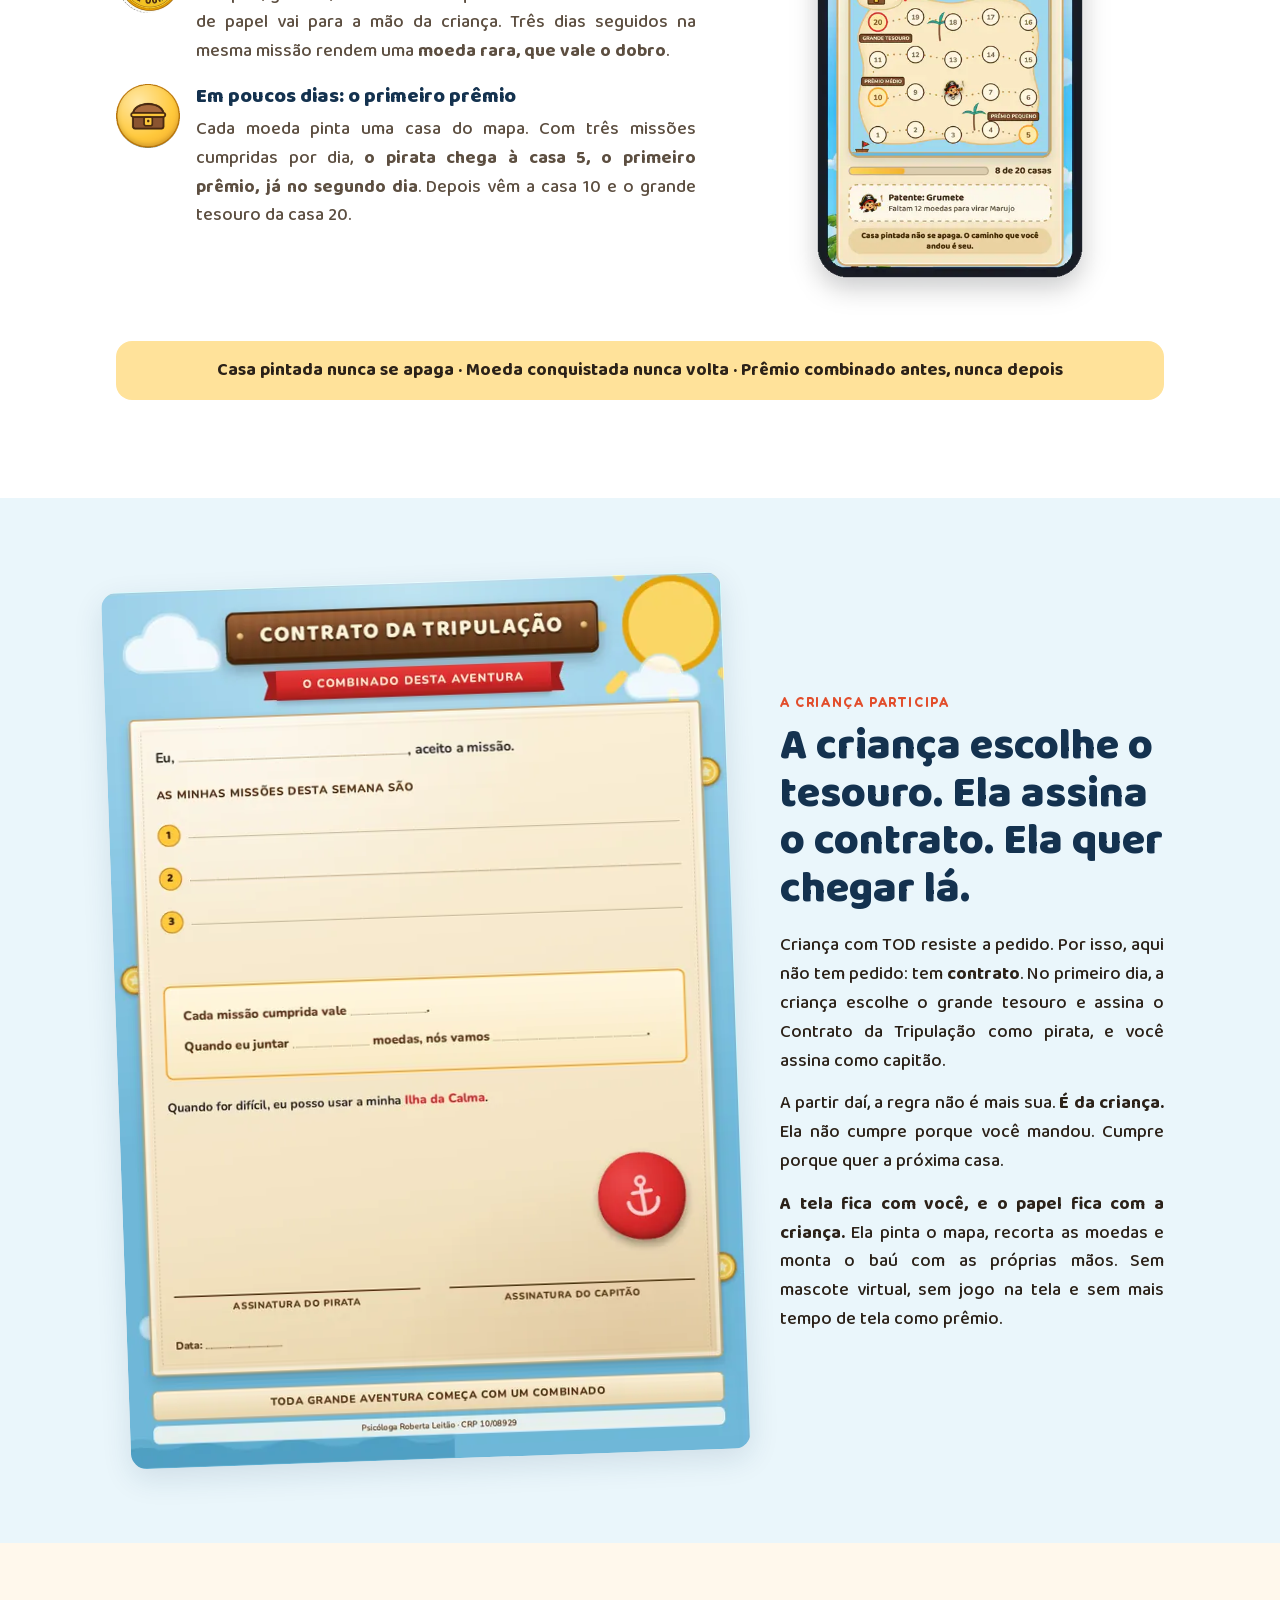
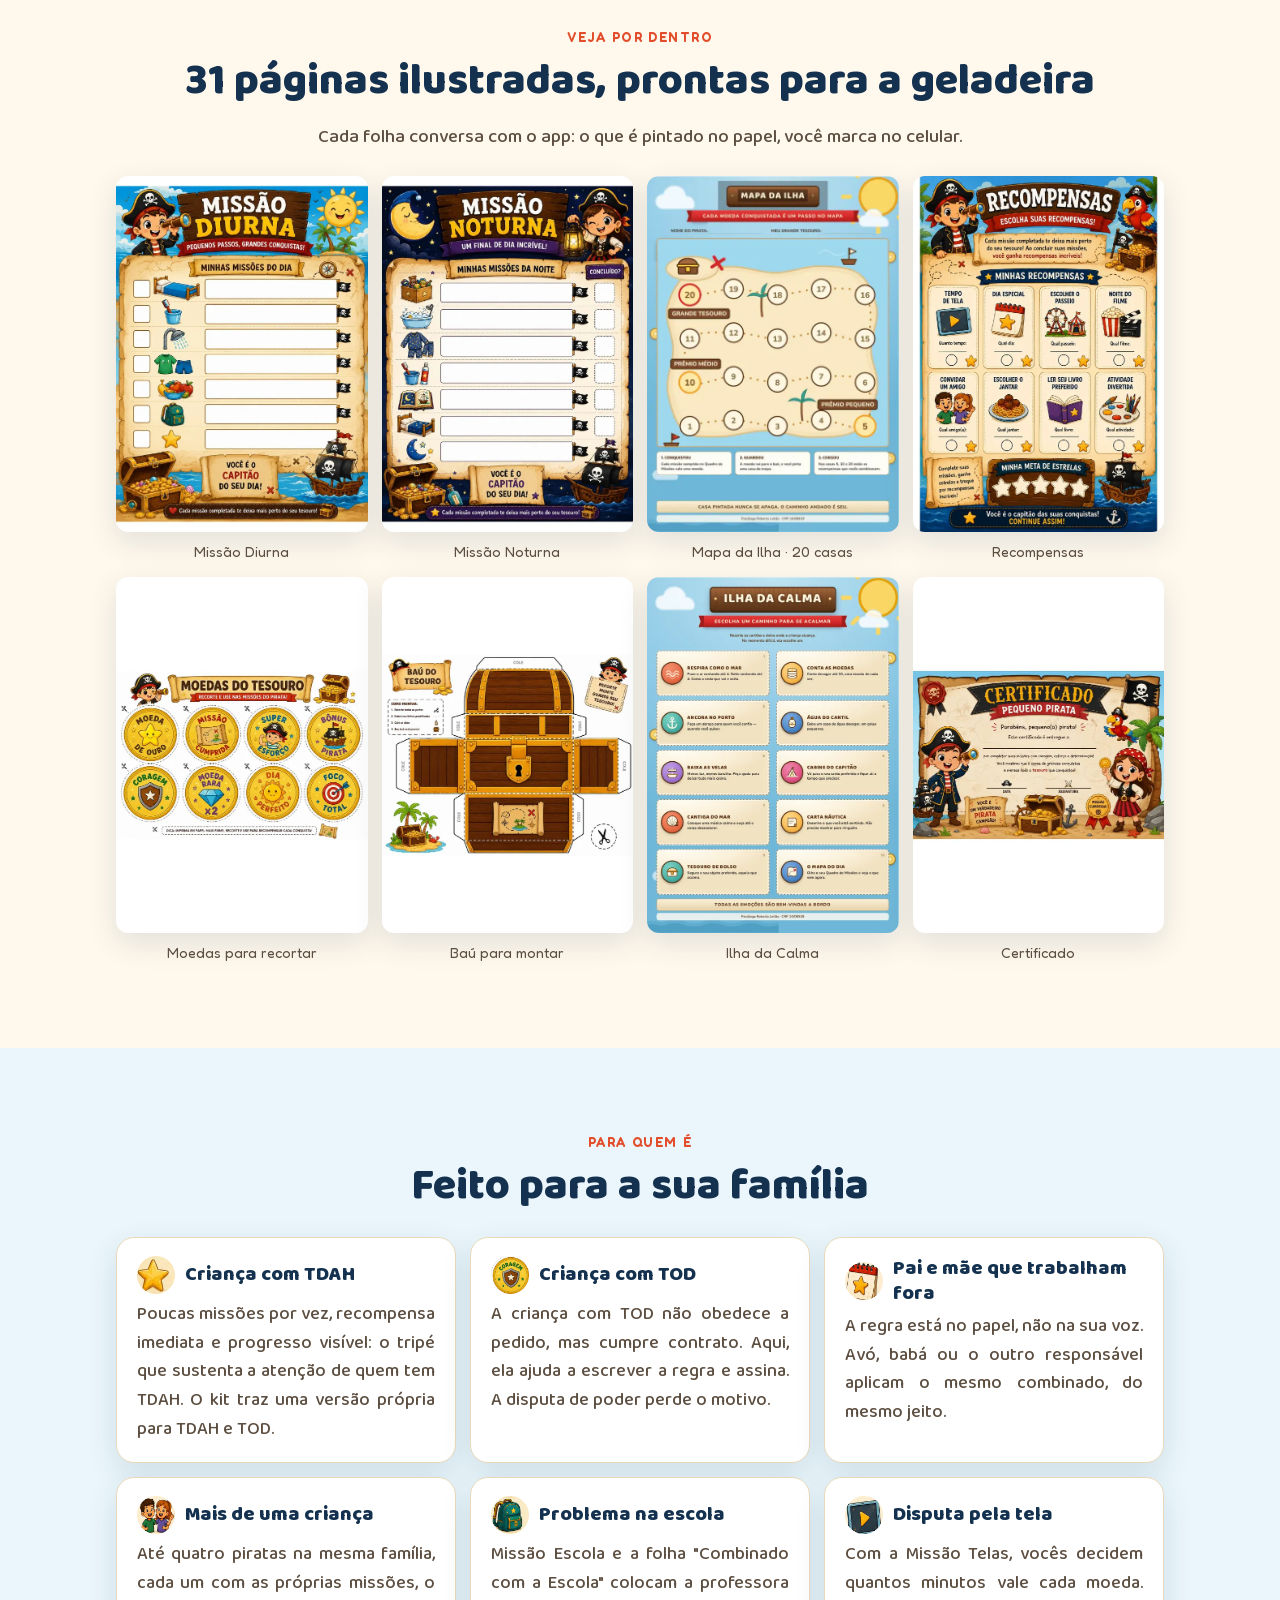
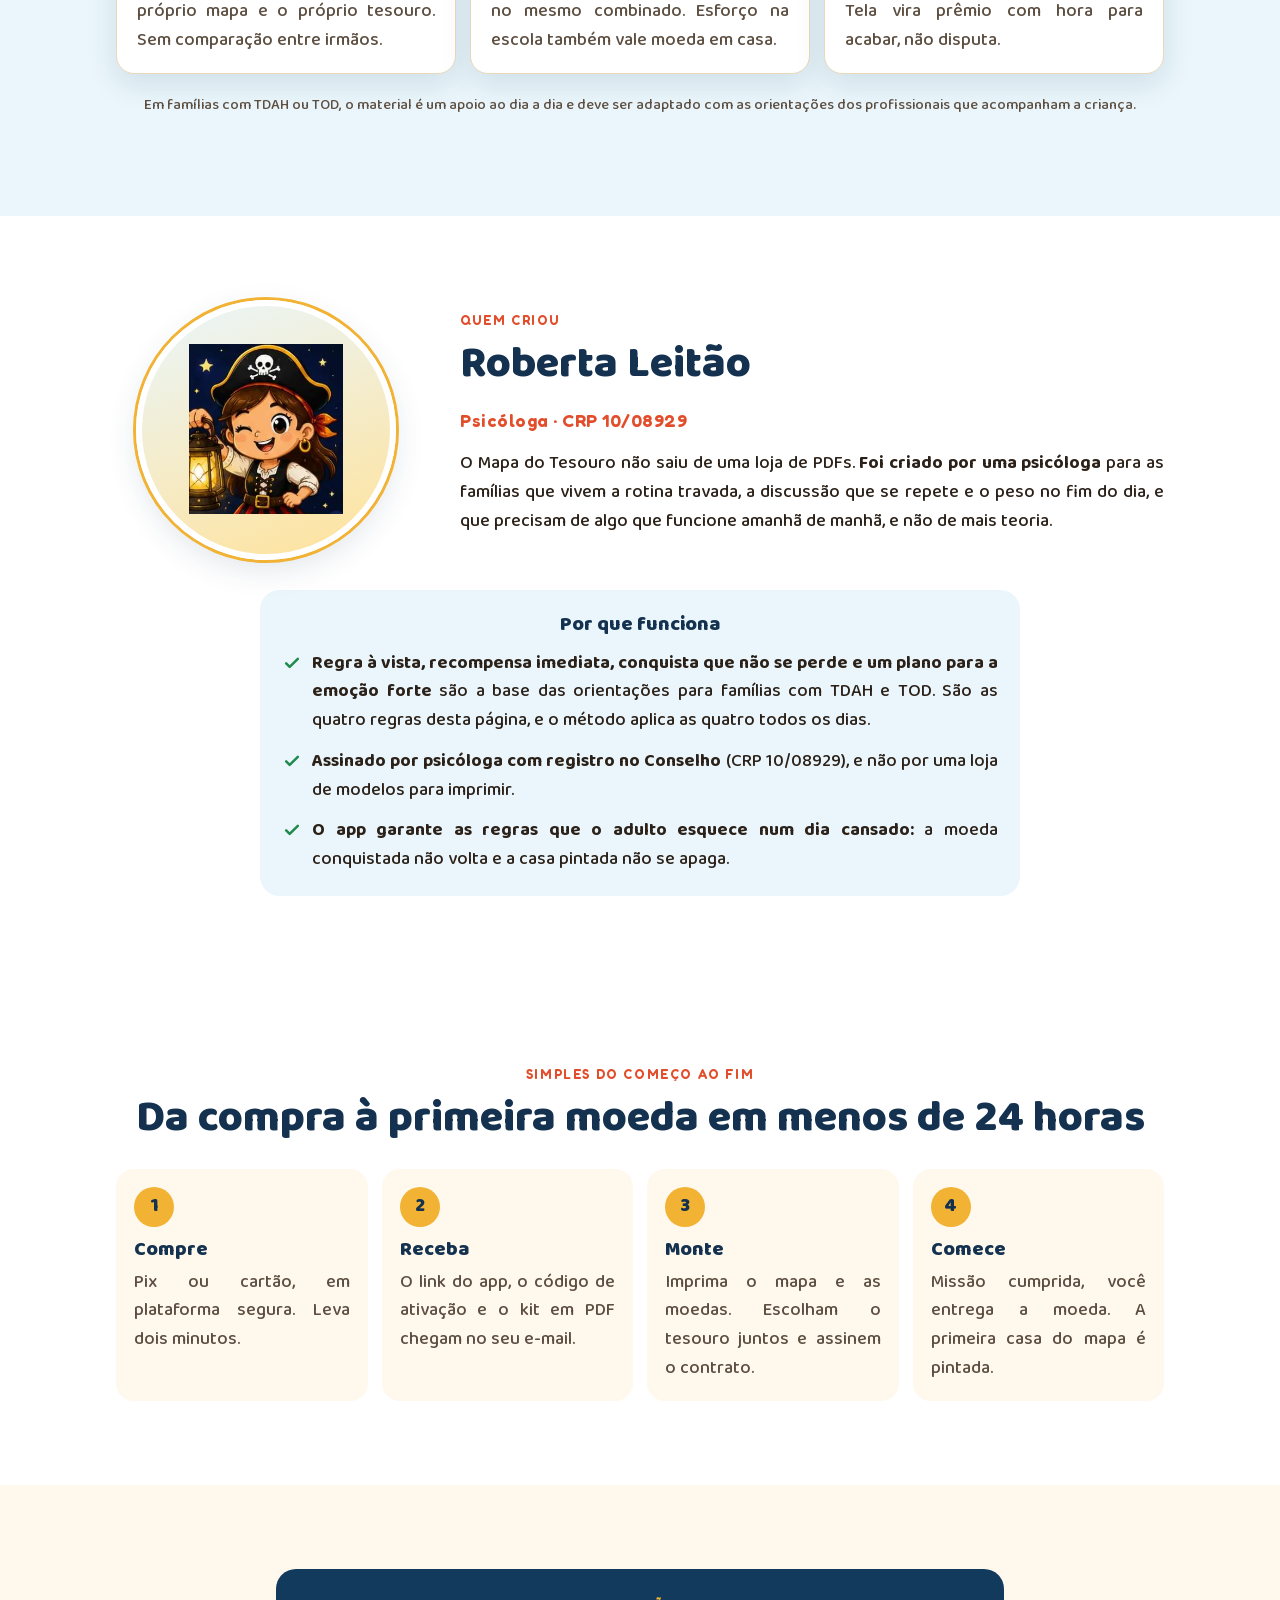
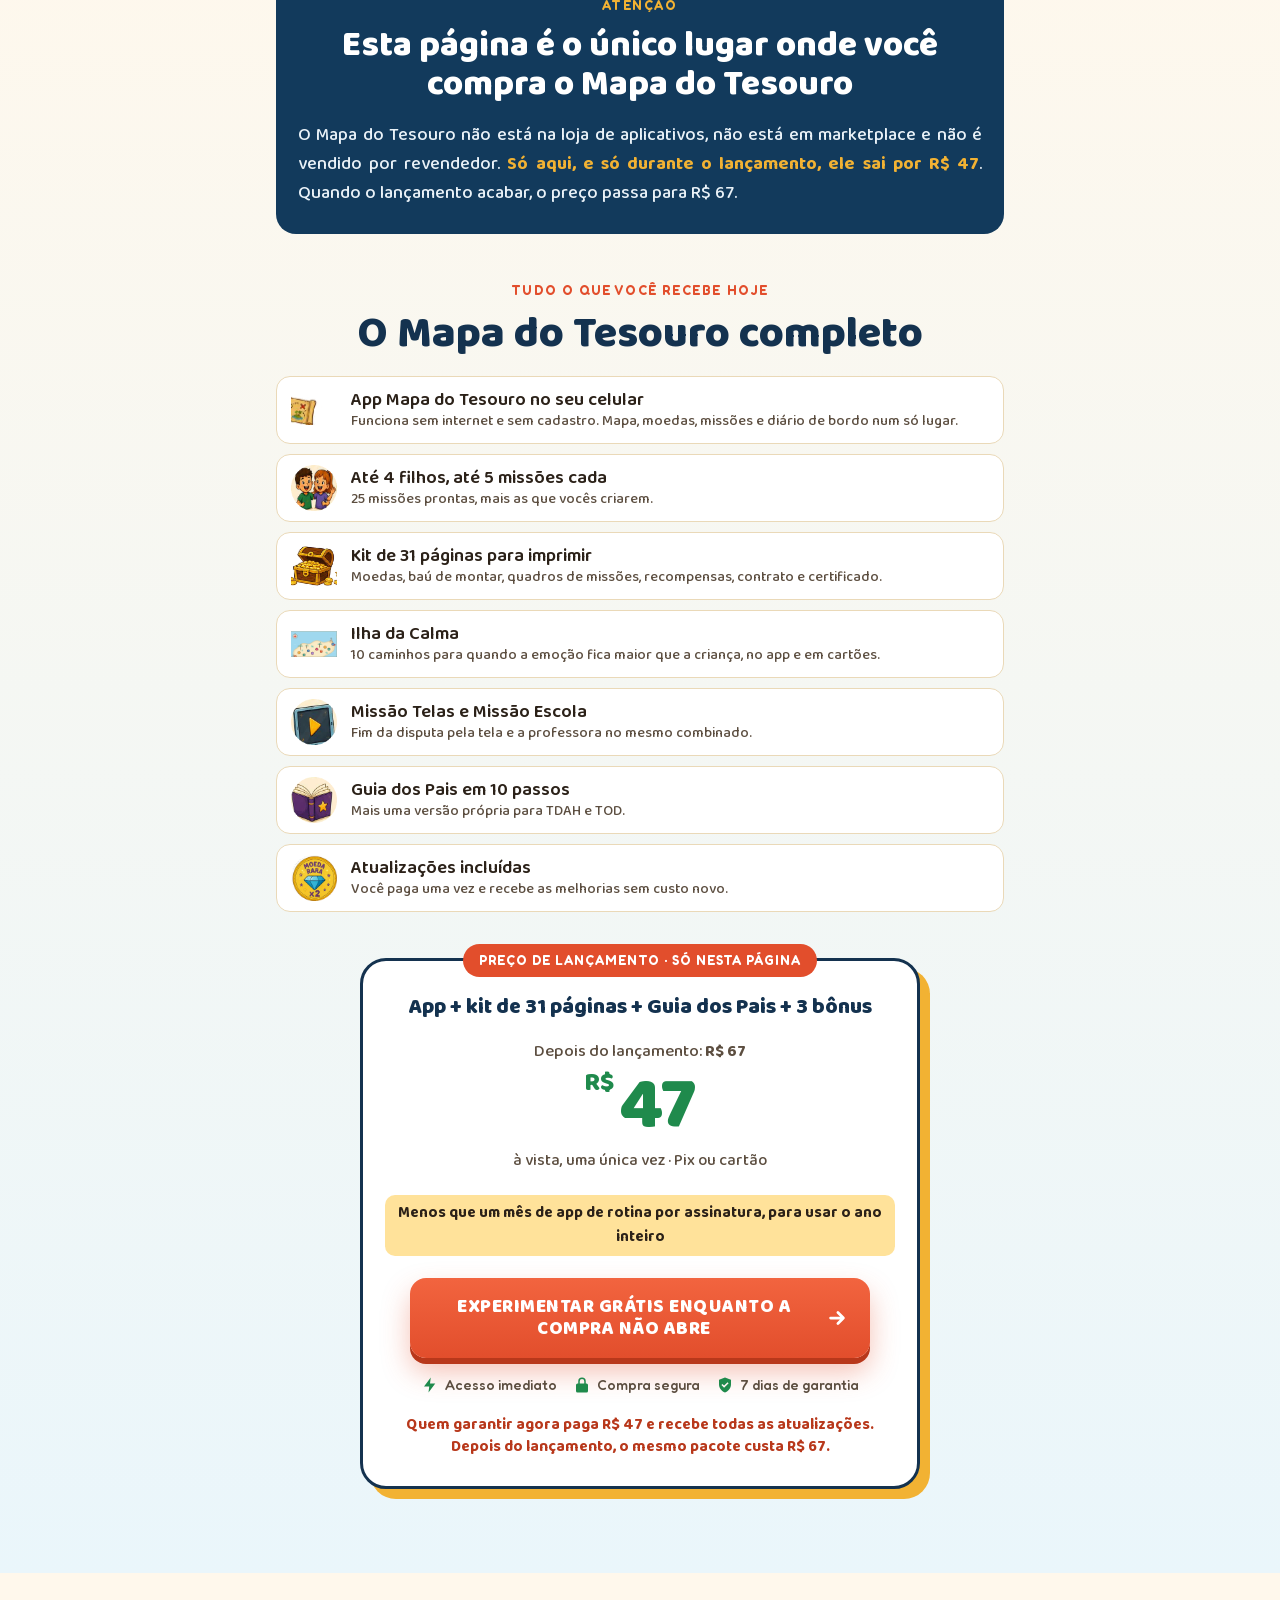
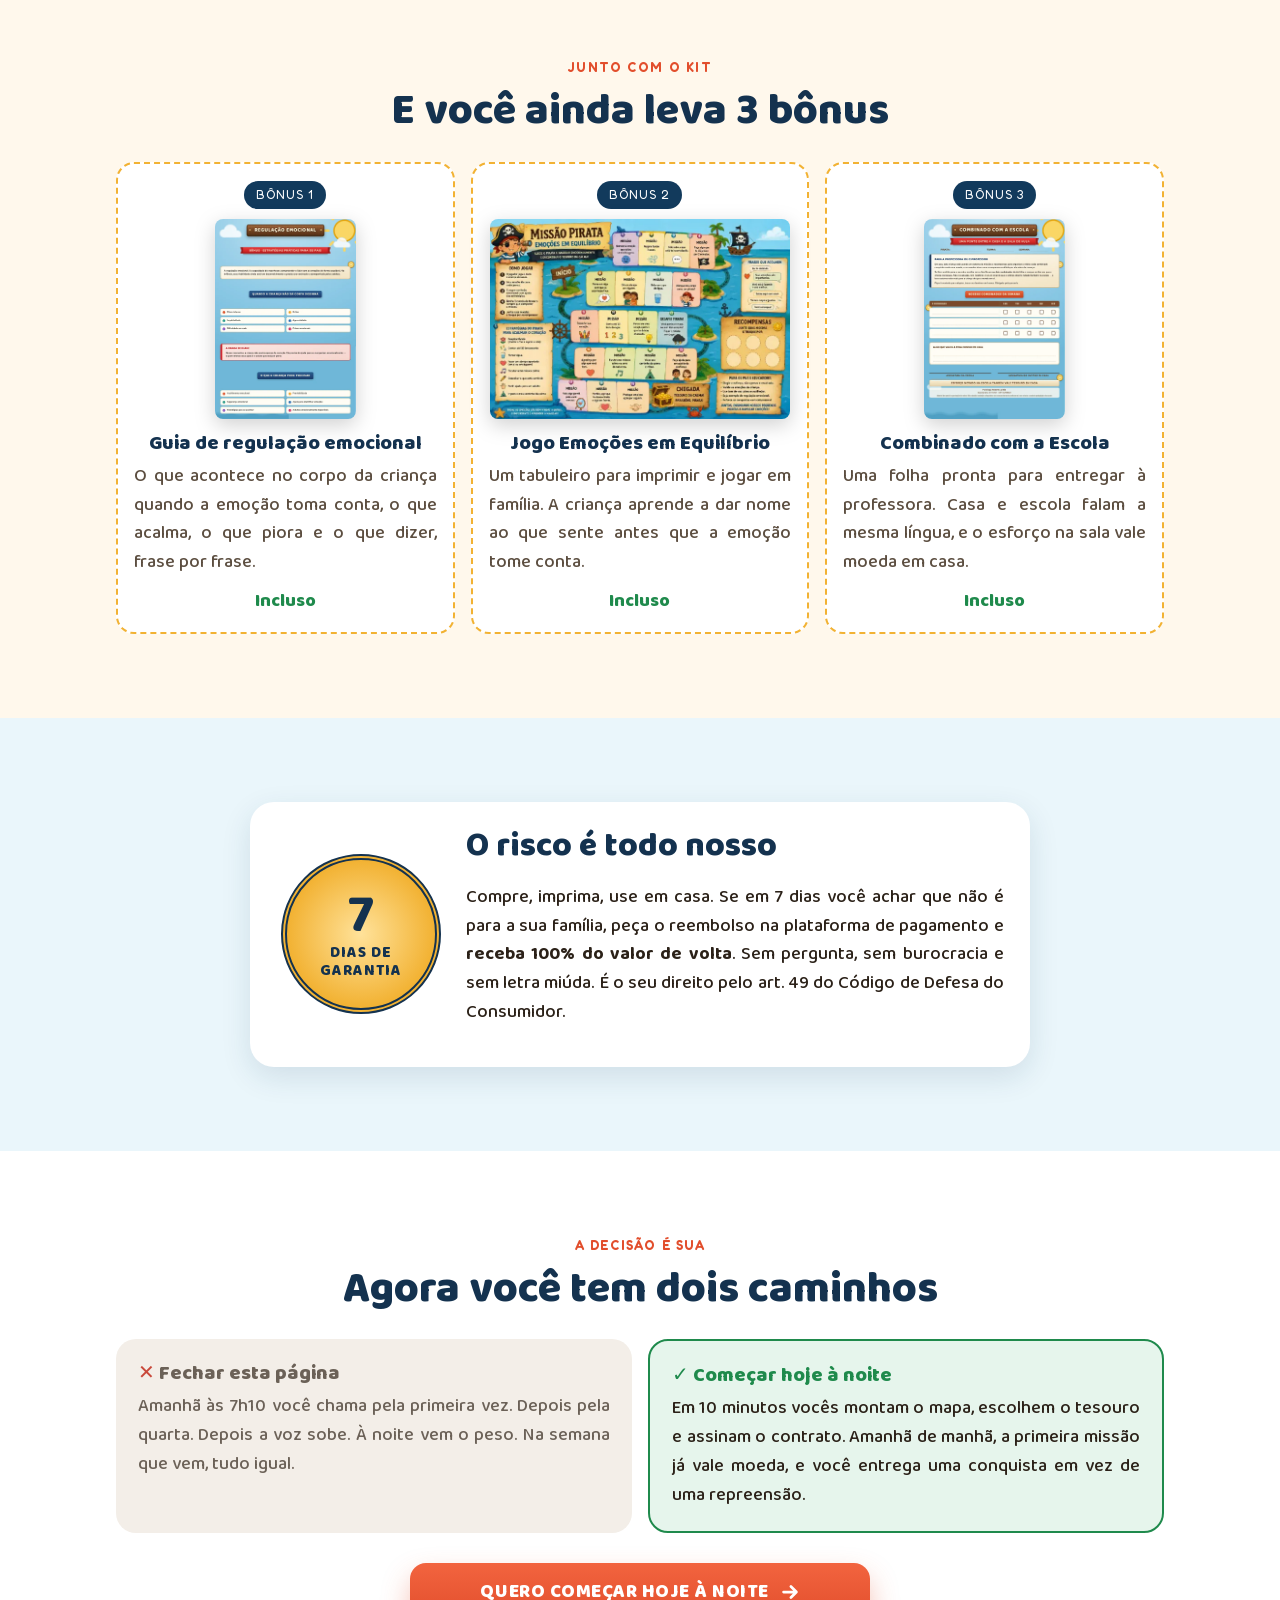
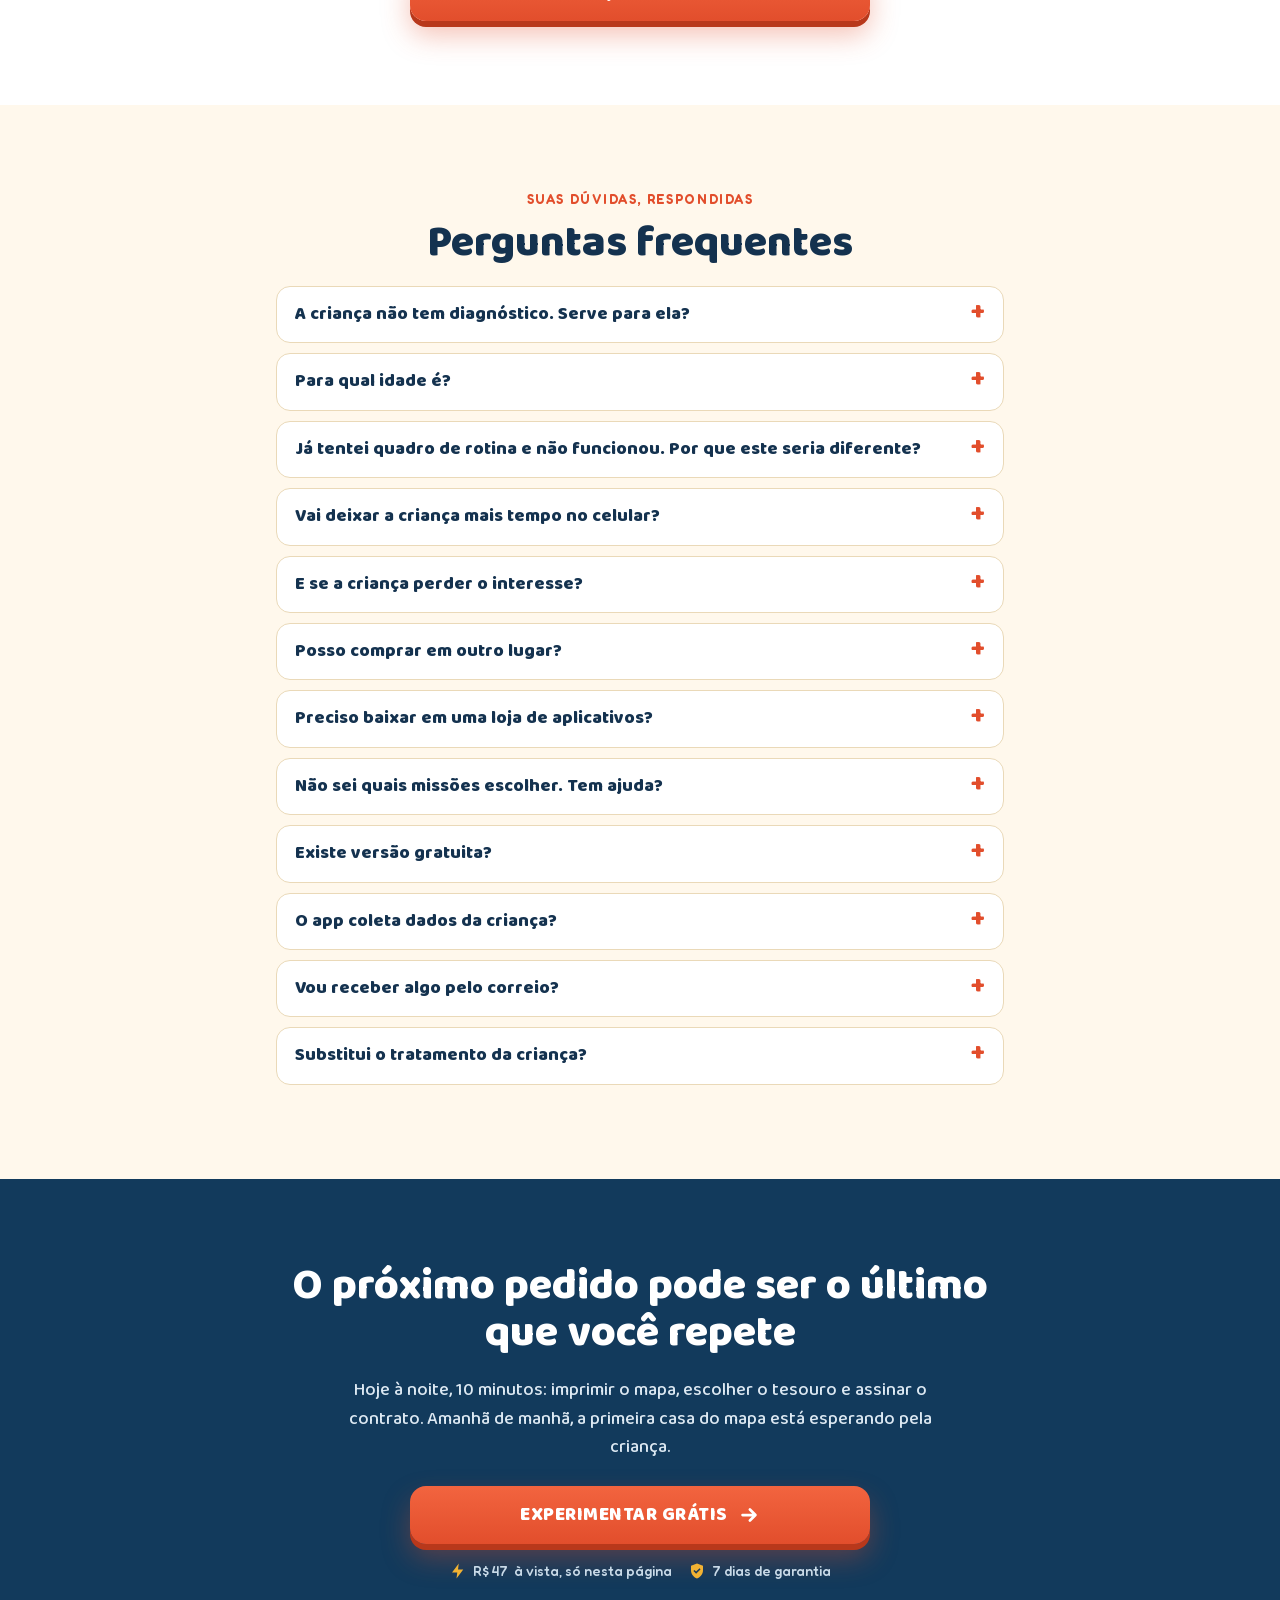
